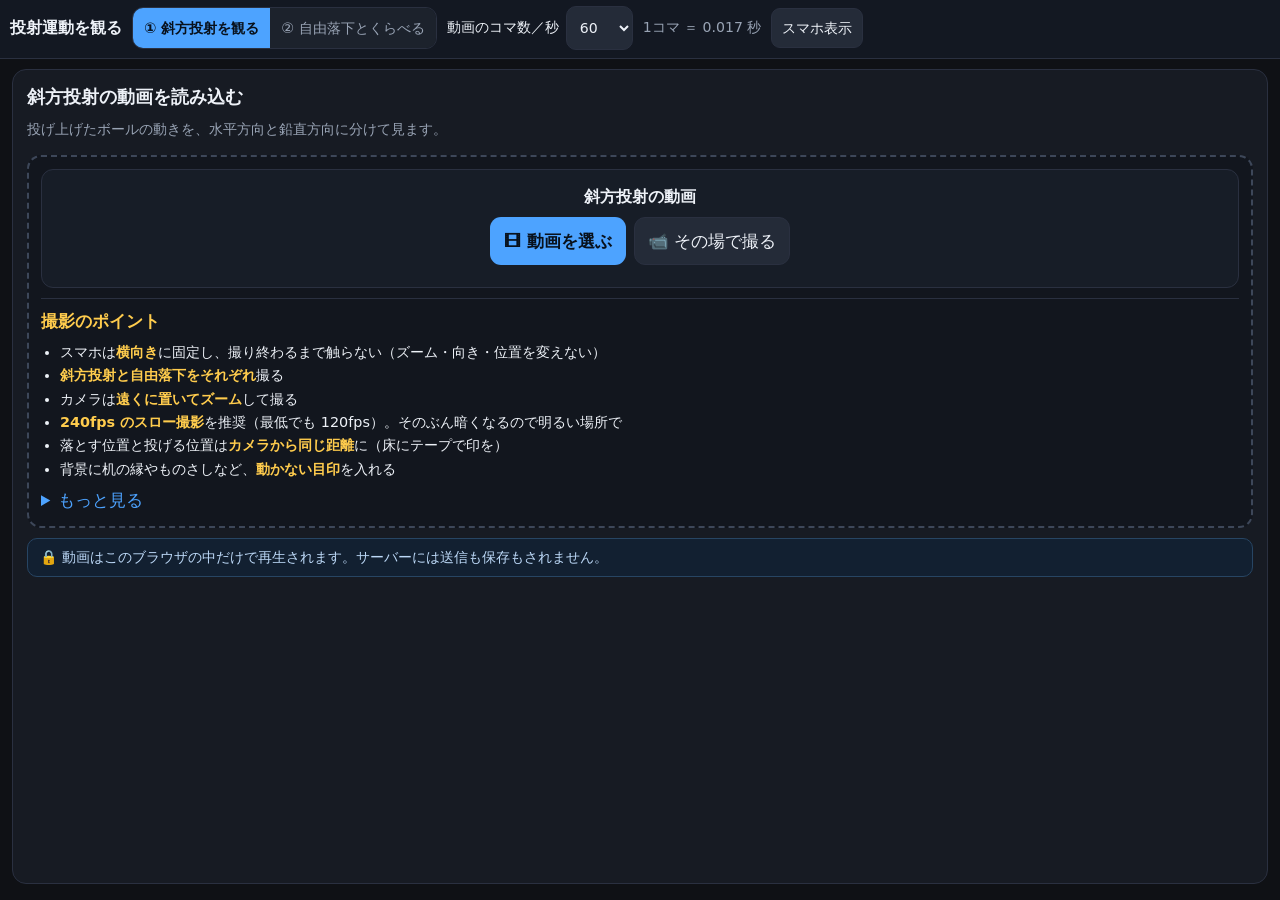
==== index.html @ b29b0f9d "Update filming tips for projectile and free fall" ====
<!DOCTYPE html>
<html lang="ja">
<head>
<meta charset="utf-8">
<meta name="viewport" content="width=device-width,initial-scale=1,viewport-fit=cover">
<meta name="theme-color" content="#0f1115">
<meta name="apple-mobile-web-app-capable" content="yes">
<title>投射運動を観る</title>
<style>
/* =========================================================
   投射運動を観る — 共通スタイル
   ここ1本だけを直せば、両モードの見た目がそろって変わります。
   ========================================================= */

/* ---- 色と寸法のトークン（まずここを触る） ---- */
:root{
  --bg:#0f1115; --card:#171b23; --card2:#1a212c; --pane:#232b39;
  --line:#2a3040; --fg:#eef2f8; --mut:#98a3b4;
  --acc:#4da3ff;     /* 左・基準の青 */
  --acc2:#ffcc4d;    /* 右・目盛りの黄 */
  --ok:#3ddc84;      /* ガイド線・完了 */
  --mk:#ff6bd6;      /* 開始位置マーカー・最高点の軸 */
  --pred:#7bffd4;    /* 予想マーカー */
  --warnbg:#2b1d10; --warnln:#6b4a1f; --warnfg:#ffd7a3;
  --tap:48px;        /* 指で押せる最小の高さ */
}

*{box-sizing:border-box}
html,body{margin:0;padding:0;height:100%}
body{
  background:var(--bg);color:var(--fg);font-size:16.5px;line-height:1.55;
  font-family:system-ui,-apple-system,"Hiragino Kaku Gothic ProN","Noto Sans JP",Meiryo,sans-serif;
  -webkit-text-size-adjust:100%;-webkit-tap-highlight-color:transparent;
  overscroll-behavior-y:none;
}
.hidden{display:none!important}
.mut{color:var(--mut)}
.small{font-size:.88rem}
.row{display:flex;flex-wrap:wrap;gap:8px;align-items:center}
.grow{flex:1;min-width:0}
h1{font-size:1.3rem;margin:0}
h2{font-size:1.1rem;margin:0 0 8px}
h3{font-size:.98rem;margin:14px 0 6px;color:var(--acc)}
h3:first-child{margin-top:0}
a{color:var(--acc)}

/* ---- ボタン・入力 ---- */
button{font:inherit;color:inherit;touch-action:manipulation}
.btn{background:#242b38;border:1px solid var(--line);border-radius:11px;
  padding:8px 13px;min-height:var(--tap);cursor:pointer}
.btn:hover{background:#2e3747}
.btn:disabled{opacity:.4;cursor:not-allowed}
.btn.primary{background:var(--acc);color:#08111c;border-color:transparent;font-weight:700}
.btn.ok{background:var(--ok);color:#04150b;border-color:transparent;font-weight:700}
.btn.warn{background:var(--acc2);color:#241c00;border-color:transparent;font-weight:700}
.btn.sm{min-height:40px;padding:5px 10px;font-size:.9rem;border-radius:9px}
.btn.big{min-height:56px;font-size:1.05rem;font-weight:700}
.btn.wide{width:100%;justify-content:center}
.seg{display:inline-flex;border:1px solid var(--line);border-radius:11px;overflow:hidden}
.seg button{background:#1c222c;color:var(--mut);border:0;padding:8px 13px;
  min-height:var(--tap);cursor:pointer}
.seg button.on{background:var(--acc);color:#08111c;font-weight:700}
.seg.sm button{min-height:40px;padding:5px 11px;font-size:.9rem}
select{font:inherit;background:#242b38;color:var(--fg);border:1px solid var(--line);
  border-radius:10px;padding:7px 9px;min-height:44px}
label{display:inline-flex;gap:7px;align-items:center}
input[type=range]{-webkit-appearance:none;appearance:none;background:transparent;
  flex:1;min-width:100px;height:36px}
input[type=range]::-webkit-slider-runnable-track{height:6px;background:#2f3a4b;border-radius:3px}
input[type=range]::-webkit-slider-thumb{-webkit-appearance:none;width:26px;height:26px;
  border-radius:50%;background:var(--acc);margin-top:-10px;border:2px solid var(--bg)}
input[type=range]::-moz-range-track{height:6px;background:#2f3a4b;border-radius:3px}
input[type=range]::-moz-range-thumb{width:24px;height:24px;border-radius:50%;
  background:var(--acc);border:2px solid var(--bg)}
kbd{background:#2c3441;border:1px solid var(--line);border-bottom-width:2px;
  border-radius:5px;padding:0 6px;font-size:.84rem}

/* ---- 箱 ---- */
.card{background:var(--card);border:1px solid var(--line);border-radius:14px;padding:14px;margin-bottom:12px}
.subcard{background:var(--card2);border:1px solid var(--line);border-radius:11px;padding:12px;margin-top:10px}
.note{background:#122031;border:1px solid #274563;border-radius:10px;padding:8px 12px;
  color:#bcd8f7;font-size:.88rem}
.note.warn{background:var(--warnbg);border-color:var(--warnln);color:var(--warnfg)}
.note.good{background:#0f2a1c;border-color:#245c3d;color:#b6f0d0}
.grid2{display:grid;grid-template-columns:1fr 1fr;gap:12px}
@media(max-width:760px){.grid2{grid-template-columns:1fr}}
#panes,#panes .tabpane{overflow-anchor:none}
.grid4{display:grid;grid-template-columns:repeat(4,1fr);gap:8px}
.grid6{display:grid;grid-template-columns:repeat(6,1fr);gap:8px}
@media(max-width:760px){.grid6{grid-template-columns:repeat(3,1fr)}}

/* ---- ヘッダー ---- */
#app{display:flex;flex-direction:column;min-height:100%}
#hdr{position:sticky;top:0;z-index:15;background:#131822;border-bottom:1px solid var(--line);
  padding:calc(6px + env(safe-area-inset-top)) 10px 8px}
.hrow{display:flex;gap:10px;align-items:center;flex-wrap:wrap;max-width:1500px;margin:0 auto}
.brand{font-weight:700;font-size:1.02rem;white-space:nowrap}
.wrap{max-width:1500px;margin:0 auto;padding:12px 12px calc(24px + env(safe-area-inset-bottom));width:100%}

/* ---- 読み込み ---- */
.dropbox{border:2px dashed #3d4759;border-radius:14px;padding:12px;background:#12161e}
.dropbox.over{border-color:var(--acc);background:#152436}
.zones{display:grid;gap:10px;grid-template-columns:1fr}
.zones.two{grid-template-columns:1fr 1fr}
@media(max-width:760px){.zones.two{grid-template-columns:1fr}}
.zone{border:1px solid var(--line);border-radius:12px;padding:14px;text-align:center;background:#171d27}
.zone .zt{font-size:1.02rem;font-weight:700;margin-bottom:8px}
.fname{color:var(--ok);font-size:.85rem;margin-top:8px;word-break:break-all}
.tips{margin-top:10px;border-top:1px solid var(--line);padding-top:10px}
.tips b{color:var(--acc2)}
.tips ul{margin:6px 0 0;padding-left:1.15em}
.tips li{margin:1px 0;font-size:.9rem}
details summary{cursor:pointer;color:var(--acc);margin-top:8px}
details .db{font-size:.88rem;color:var(--mut);margin-top:6px}

/* ---- ステージ ---- */
.stage{display:grid;gap:8px;--ovop:.5}
.stage.one{grid-template-columns:1fr}
.stage.side{grid-template-columns:1fr 1fr}
.stage.stack{grid-template-columns:1fr}
.stage.over{grid-template-columns:1fr}
.stage.over .panel{grid-area:1/1}
.stage.over .panel.dim{opacity:var(--ovop)}
.stage.over .panel.dim .chip,.stage.over .panel.dim .fnum{visibility:hidden}
@media(max-width:760px){.stage.side{grid-template-columns:1fr 1fr}}
.panel{position:relative;background:#000;border:2px solid #20262f;border-radius:12px;overflow:hidden}
.panel.off{display:none!important}   /* body.compact .panel より弱くならないように */
.panel.active{border-color:var(--acc)}
.vp{position:relative;width:100%;aspect-ratio:16/9;background:#000;overflow:hidden;touch-action:none}
.vp.crosshair{cursor:crosshair}
.vp.movable{cursor:ns-resize}
.vp video{position:absolute;inset:0;width:100%;height:100%;object-fit:contain;background:#000;pointer-events:none}
.chip{position:absolute;left:6px;top:6px;z-index:10;font-size:.76rem;font-weight:700;
  padding:1px 9px;border-radius:6px;background:rgba(77,163,255,.92);color:#08111c;pointer-events:none}
.chip.r{background:rgba(255,204,77,.92);color:#241c00}
.fnum{position:absolute;left:6px;bottom:6px;z-index:10;background:rgba(0,0,0,.62);
  font-size:.74rem;padding:1px 8px;border-radius:6px;pointer-events:none;font-variant-numeric:tabular-nums}
.hintbar{position:absolute;left:0;right:0;bottom:0;z-index:5;background:rgba(10,14,20,.86);
  padding:5px 10px;font-size:.82rem;color:#cfe0f5;text-align:center}

/* ---- オーバーレイの線 ---- */
.ovl{position:absolute;inset:0;pointer-events:none;overflow:hidden;z-index:3}
/* ストロボの合成画。映像とまったく同じ場所・同じ大きさに重ねる（変形も同じものを当てる）。 */
.vp canvas.strobe{position:absolute;inset:0;width:100%;height:100%;object-fit:contain;
  background:transparent;pointer-events:none;z-index:2}
.ovl.noev>*{pointer-events:none!important}
.hline{position:absolute;left:0;right:0;height:0;pointer-events:auto;cursor:ns-resize;touch-action:none}
.hline::before{content:"";position:absolute;left:0;right:0;top:-14px;height:30px}
.hline.guide{border-top:3px solid var(--ok)}
.hline.mark{border-top:3px solid var(--mk)}
.hline.rule{border-top:2px dashed var(--acc2);cursor:ns-resize}
.hline.rule.o{border-top:3px solid #ff9f43}
.vline{position:absolute;top:0;bottom:0;width:0;border-left:1px solid rgba(255,255,255,.42)}
.vline.k0{border-left:2px solid var(--acc)}
.vline.cam{border-left:3px solid var(--acc)}
.vline.axis{border-left:3px solid var(--mk);pointer-events:auto;cursor:ew-resize;touch-action:none}
.vline.axis::before{content:"";position:absolute;top:0;bottom:0;left:-14px;width:30px}
.tag{position:absolute;font-size:.72rem;padding:0 6px;border-radius:5px;font-weight:700;white-space:nowrap}
.hline .tag{left:5px;top:-21px}
.vline .tag{top:4px;left:4px;background:rgba(0,0,0,.6);color:#cfe0f5}
.hline.guide .tag{background:var(--ok);color:#04150b}
.hline.mark .tag{background:var(--mk);color:#2a0020}
.hline.rule .tag{left:auto;right:5px;top:-11px;background:rgba(0,0,0,.65);color:var(--acc2)}
.hline.rule.o .tag{color:#ff9f43;top:-27px}   /* 0 の札は1段上へ。1 の線と近いと札どうしが重なるため */
/* 右の数字（最高点からの落下距離）のすぐ左に立てる目盛り。
   数字だけだと信じるしかないので、1単位ずつ刻んで数えられるようにする。
   刻みの幅はどこでも同じ（＝ hlU）なので、上から数えれば 1, 4, 9, 16, 25 が、
   線と線のあいだを数えれば 1, 3, 5, 7, 9 が、同じ1本の目盛りから読める。
   5つおきを長くしてあるので、16 や 25 を1本ずつ数えずに済む。 */
.posruler{position:absolute;right:32px;width:20px;pointer-events:none;color:var(--acc2)}
.posruler .psp{position:absolute;right:0;top:0;bottom:0;width:0;border-right:2px solid currentColor;opacity:.9}
.posruler .pt{position:absolute;right:0;width:8px;height:0;border-top:1.5px solid currentColor;opacity:.85}
.posruler .pt.maj{width:17px;opacity:1;border-top-width:2px}
.dot{position:absolute;width:15px;height:15px;margin:-7.5px 0 0 -7.5px;border-radius:50%;
  border:2px solid #fff;box-shadow:0 0 0 2px rgba(0,0,0,.55)}
.dot.d1{background:var(--ok)} .dot.d2{background:var(--acc2)}
.tri{position:absolute;top:0;width:0;height:0;border-left:9px solid transparent;
  border-right:9px solid transparent;border-top:14px solid var(--pred);margin-left:-9px}

/* 追いかけカメラの基準の帯。band が帯そのもの、mask が外側の目隠し */
.mask{position:absolute;top:0;bottom:0;pointer-events:none}
.band{position:absolute;top:0;bottom:0;pointer-events:none}
/* カメラが動いていることの表示 */
.cambadge{position:absolute;right:6px;bottom:6px;z-index:10;background:rgba(77,163,255,.92);
  color:#08111c;font-size:.74rem;font-weight:700;padding:1px 8px;border-radius:6px;
  pointer-events:none;font-variant-numeric:tabular-nums}
/* 拡大コントロール */
.zoomctl{display:inline-flex;gap:4px;align-items:center;border:1px solid var(--line);
  border-radius:11px;padding:3px 6px}
.zoomctl b{font-variant-numeric:tabular-nums;font-size:.85rem;min-width:38px;text-align:center}
.zoomctl .btn{min-height:38px;padding:4px 8px}
/* スマホ用：パネルの隅のワンタップ拡大（1× → 2× → 3× → 1×） */
.zoombtn{display:none;position:absolute;right:6px;top:6px;z-index:12;
  background:rgba(20,26,36,.85);color:var(--fg);border:1px solid var(--line);
  border-radius:9px;min-width:44px;min-height:40px;font-weight:700;font-size:.85rem;cursor:pointer}
body.compact .zoombtn{display:block}
body.compact .zoomctl{display:none}

/* ---- 操作バー ---- */
.transport{background:#131924;border:1px solid var(--line);border-radius:12px;padding:10px;margin-top:10px}
.seekrow{display:flex;gap:10px;align-items:center;margin-top:8px}
.tv{font-variant-numeric:tabular-nums;white-space:nowrap;font-size:.94rem}
#btnHead{white-space:nowrap;flex:0 0 auto}
.jog{height:50px;border-radius:11px;border:1px solid var(--line);margin-top:8px;
  background:repeating-linear-gradient(90deg,#2b3444 0 2px,transparent 2px 14px);
  display:flex;align-items:center;justify-content:center;color:var(--mut);
  font-size:.85rem;touch-action:none}
.jog.active{border-color:var(--acc);color:var(--acc)}

/* ---- タブ ---- */
.tabs{display:flex;gap:5px;margin:12px 0 0;overflow-x:auto;-webkit-overflow-scrolling:touch;
  padding-bottom:1px;scrollbar-width:none}
.tabs::-webkit-scrollbar{display:none}
.tabs button{background:#1c222c;color:var(--mut);border:1px solid var(--line);border-bottom:0;
  border-radius:10px 10px 0 0;padding:8px 14px;min-height:var(--tap);cursor:pointer;white-space:nowrap}
.tabs button.on{background:var(--pane);color:var(--fg);font-weight:700}
.tabpane{background:var(--pane);border:1px solid var(--line);border-radius:0 10px 10px 10px;padding:14px}
.stepline{display:flex;gap:10px;align-items:center;flex-wrap:wrap;padding:5px 0}
.num{flex:0 0 27px;height:27px;border-radius:50%;background:var(--acc);color:#08111c;
  font-weight:700;display:flex;align-items:center;justify-content:center;font-size:.88rem}
.num.done{background:var(--ok);color:#04150b}
.slider{display:grid;grid-template-columns:64px 1fr 74px;gap:8px;align-items:center;margin:6px 0}
.slider .v{font-size:.84rem;color:var(--mut);text-align:right;font-variant-numeric:tabular-nums}
/* スライダーだけでは細かく決められないときのための数値入力 */
.numin{font:inherit;background:#242b38;color:var(--fg);border:1px solid var(--line);
  border-radius:9px;padding:4px 6px;width:100%;min-height:40px;text-align:right;
  font-size:.9rem;font-variant-numeric:tabular-nums;-moz-appearance:textfield}
.numin::-webkit-outer-spin-button,.numin::-webkit-inner-spin-button{-webkit-appearance:none;margin:0}
.slider span:first-child{font-size:.88rem}
.big{font-size:1.4rem;font-weight:700;font-variant-numeric:tabular-nums}
table.tbl{width:100%;border-collapse:collapse;margin-top:8px;font-size:.9rem}
table.tbl th,table.tbl td{border:1px solid var(--line);padding:5px 8px;text-align:left}
table.tbl th{background:var(--card2);color:var(--mut);font-weight:600}

/* ---- トースト ---- */
.toast{position:fixed;left:50%;transform:translateX(-50%);
  top:calc(72px + env(safe-area-inset-top));background:rgba(20,26,36,.96);
  border:1px solid var(--line);border-radius:12px;padding:9px 16px;z-index:40;
  font-size:.9rem;max-width:88vw;text-align:center}

/* ドラッグ操作の途中で文字が選択されてしまうのを防ぐ（説明文は選べるままにする） */
.btn,.seg,.tabs,.jog,.vp,.chip,.fnum,.num,.transport .row,.slider span,input[type=range]{
  -webkit-user-select:none;user-select:none}

/* ---- 画面が狭いとき ---- */
@media(max-width:760px){
  body{font-size:16px}
  .brand{font-size:.95rem}
  .wrap{padding:10px 8px calc(24px + env(safe-area-inset-bottom))}
  .card{padding:12px}
  .tabpane{padding:12px}
  .transport{padding:8px}
  .brand{display:none}                 /* 見出しの分だけ縦を節約 */
  #kbHint{display:none}                /* キーボードの説明はスマホでは出さない */
  .transport .row .btn{padding:8px 10px}
  .seg.sm button{padding:5px 8px}
}

/* =========================================================
   狭い画面（生徒のスマホ）用の外枠
   body.compact のときだけ効きます。中身の作りはPCと同じです。
   ========================================================= */
.loadbar{display:flex;gap:10px;align-items:center;justify-content:space-between}
.loadbar .mut{overflow:hidden;text-overflow:ellipsis;white-space:nowrap}
#stepbar{display:flex;gap:8px;align-items:center;margin-top:8px;
  padding:8px 0 calc(4px + env(safe-area-inset-bottom));border-top:1px solid var(--line)}
#stepbar .stepinfo{flex:1;min-width:0;text-align:center;line-height:1.25}
#stepbar .stepinfo b{display:block;font-size:.95rem;overflow:hidden;text-overflow:ellipsis;white-space:nowrap}
#stepbar .btn{flex:0 0 auto;min-height:52px}
#btnRate{display:none}

body.compact #app{height:100dvh;overflow:hidden}
body.compact .wrap{flex:1;min-height:0;display:flex;flex-direction:column;padding:0;overflow:hidden}
/* ヘッダーを1行に詰める（縦を映像と説明に回す） */
body.compact #hdr{padding:calc(4px + env(safe-area-inset-top)) 8px 5px}
body.compact #hdr .hrow{flex-wrap:nowrap;gap:6px}
body.compact #fpsHint{display:none}
body.compact #modeSeg button{font-size:.76rem;padding:4px 6px;min-height:40px;line-height:1.15}
body.compact #hdr label{font-size:.8rem;gap:4px}
body.compact #hdr select{min-height:40px;padding:4px 6px;font-size:.85rem}
body.compact #btnCompact{min-height:40px;padding:4px 8px;font-size:.76rem;white-space:nowrap}
body.compact .toast{top:calc(58px + env(safe-area-inset-top))}

/* 読み込み画面はスクロールさせる。動画が入って1行に畳んだら固定に戻す */
body.compact #secLoad{flex:1 1 auto;min-height:0;overflow-y:auto;-webkit-overflow-scrolling:touch;
  margin:0;border:0;border-radius:0;padding:10px}
body.compact #secLoad.collapsed{flex:0 0 auto;overflow:visible;padding:8px 10px;
  border-bottom:1px solid var(--line)}

/* 映像と操作バーを上に据え、下の説明だけがスクロールする */
body.compact #secStage{flex:1 1 auto;min-height:0;display:flex;flex-direction:column;
  margin:0;border:0;border-radius:0;padding:8px}
/* 映像の高さは画面の36%を確保する（ここが痩せると観察にならない） */
/* 高さは中身に左右されない固定値にする。中身（映像の枠）の大きさを
   高さから計算しているので、逆方向の依存があると堂々巡りになる。 */
body.compact .stage{flex:0 0 auto;height:36dvh;min-height:140px;gap:5px;padding:0}
/* 行の高さを 1fr にしておかないと、パネルの高さが中身（映像の枠）で決まり、
   その映像の枠をパネルの高さから計算しているので堂々巡りになる。 */
body.compact .stage.one,body.compact .stage.over,body.compact .stage.side{grid-template-rows:1fr}
body.compact .stage.stack{grid-template-rows:1fr 1fr}
/* 映像は常に「余白なしで .vp にぴったり」入れる。
   .vp が映像と別の縦横比だと左右に黒帯ができ、「画面幅」の意味がレイアウトごとに
   変わってしまう（追いかけカメラの速度が、並べた途端に変わる原因になる）。 */
body.compact .panel{min-height:0;display:flex;align-items:center;justify-content:center}
body.compact .vp{position:relative;inset:auto;aspect-ratio:auto}
body.compact .transport{flex:0 0 auto;margin-top:6px;padding:7px}
body.compact .transport .row{gap:6px}
body.compact .transport .btn[data-step="-10"],
body.compact .transport .btn[data-step="10"]{display:none}
body.compact #btnPlay{flex:1}
/* ジョグ帯は出さない。映像の上を横になぞれば同じことができる */
body.compact .jog{display:none}
body.compact #seekLab{display:none}
body.compact .tv{font-size:.8rem}
body.compact #btnHead{padding:4px 8px;font-size:.82rem}
body.compact .seekrow{margin-top:6px}
body.compact .transport .row{flex-wrap:nowrap}
body.compact #btnPlay{flex:1;min-width:0}
body.compact #rateSeg{display:none}
body.compact .zoomctl{padding:2px 4px;gap:2px}
body.compact .zoomctl b{min-width:32px;font-size:.78rem}
body.compact .zoomctl .btn{min-height:40px;padding:3px 7px;font-size:.85rem}
body.compact .transport .row{flex-wrap:wrap}
body.compact #btnRate{display:inline-block;flex:0 0 auto;min-width:62px;padding:8px 6px}
body.compact #panes{flex:1 1 auto;min-height:118px;overflow-y:auto;-webkit-overflow-scrolling:touch;margin-top:8px}
body.compact .tabpane{border-radius:10px;padding:12px}
body.compact .grid2{gap:8px}
body.compact .subcard{padding:10px}

/* =========================================================
   広い画面（先生のPC・タブレット）用の外枠
   body.split のときだけ効きます。中身の作りはスマホ表示と同じです。

   左（70%）に映像と操作バー、右（30%）に設定を置き、
   スクロールするのは右の設定だけ。設定をいじりながら映像と
   再生ボタンが見えている状態を、常に保つのが目的です。
   ========================================================= */
body.split #app{height:100dvh;overflow:hidden}
body.split .wrap{flex:1;min-height:0;display:flex;flex-direction:column;
  padding:10px 12px calc(6px + env(safe-area-inset-bottom));overflow:hidden}

/* 読み込み画面はスクロールさせる。動画が入って1行に畳んだら固定に戻す */
body.split #secLoad{flex:1 1 auto;min-height:0;overflow-y:auto;margin-bottom:10px}
body.split #secLoad.collapsed{flex:0 0 auto;overflow:visible;padding:8px 12px}

/* 左70%／右30%。右は狭くなりすぎないよう下限を決めておく */
body.split #secStage{flex:1 1 auto;min-height:0;display:grid;
  grid-template-columns:1fr minmax(300px,30%);gap:12px;
  overflow:hidden;margin-bottom:0}
body.split #stageCol,body.split #ctrlCol{display:flex;flex-direction:column;
  min-width:0;min-height:0}

/* ---- 左：映像と操作バー ---- */
/* 映像は残りの高さいっぱい。高さは中身に左右させない（compact と同じ理由で、
   映像の枠の大きさをパネルの高さから計算しているため）。 */
body.split .stage{flex:1 1 auto;min-height:0;gap:6px}
body.split .stage.one,body.split .stage.over,body.split .stage.side{grid-template-rows:1fr}
body.split .stage.stack{grid-template-rows:1fr 1fr}
body.split .panel{min-height:0;display:flex;align-items:center;justify-content:center}
body.split .vp{position:relative;inset:auto;aspect-ratio:auto}
body.split .transport{flex:0 0 auto;margin-top:8px}

/* ---- 右：設定 ---- */
body.split .tabs{margin:0}
body.split #panes{flex:1 1 auto;min-height:0;overflow-y:auto;-webkit-overflow-scrolling:touch}
/* 30% の幅では2列は窮屈なので、中の並びは1列に落とす */
body.split #ctrlCol .grid2{grid-template-columns:1fr}
body.split #ctrlCol .grid6{grid-template-columns:repeat(3,1fr)}
body.split #ctrlCol .slider{grid-template-columns:56px 1fr 64px;gap:6px}
body.split #ctrlCol .tabpane{padding:12px}

/* ---- 右の下端：タブと併用するステップ送り ---- */
/* タブで飛ぶこともできるが、初めての人は「次へ」だけ押していけば一周する。 */
body.split #stepbar{flex:0 0 auto;margin-top:8px;padding:8px 0 0}
body.split #stepbar .btn{min-height:44px}
body.split #stepbar .stepinfo b{font-size:.9rem}

/* タブは4つあり、30%の幅には横1列で収まらない。
   スクロールで隠すと「奥にまだある」ことに気づけないので、
   PCの2カラムでは丸いボタンにして折り返す。 */
body.split .tabs{flex-wrap:wrap;overflow:visible;gap:5px}
body.split .tabs button{border:1px solid var(--line);border-radius:10px;
  padding:6px 10px;font-size:.86rem;min-height:40px}
body.split .tabs button.on{background:var(--acc);color:#08111c;border-color:var(--acc)}
body.split .tabpane{border-radius:10px}
body.split #panes{margin-top:8px}

/* 幅が足りないときは見出しを省いて、ヘッダーを1行に収める */
@media(max-width:960px){
  body.split .brand{display:none}
  body.split #fpsHint{display:none}
}

/* ---------------------------------------------------------
   2カラム用の入れ物（#stageCol／#ctrlCol）は、スマホ表示では
   「無かったこと」にする。
   これがないと .stage や #panes が #secStage の直接の子でなくなり、
   下の flex 指定が丸ごと効かなくなって、設定欄がスクロールしなくなる。
   --------------------------------------------------------- */
body.compact #stageCol,body.compact #ctrlCol{display:contents}

/* 拡大中の説明は3行あり、狭い画面では設定欄を押しつぶしてしまう。
   ここでは出さず、拡大した最初の1回だけトーストで伝える（10-shell.js）。 */
body.compact #zoomHint{display:none}

/* 画面が短い端末では映像を少し譲って、下の「次へ」まで画面に収める */
@media(max-height:720px){body.compact .stage{height:32dvh}}

</style>
</head>
<body>
<div id="app">

<header id="hdr">
  <div class="hrow">
    <div class="brand">投射運動を観る</div>
    <div class="seg sm" id="modeSeg">
      <button data-mode="observe" class="on">① 斜方投射を観る</button>
      <button data-mode="compare">② 自由落下とくらべる</button>
    </div>
    <label class="small">動画のコマ数／秒
      <select id="fpsSel">
        <option value="30">30</option><option value="60" selected>60</option>
        <option value="120">120</option><option value="240">240</option>
      </select>
    </label>
    <span class="mut small" id="fpsHint"></span>
    <button class="btn sm" id="btnCompact">スマホ表示にする</button>
  </div>
</header>

<div class="wrap">

<!-- ================= 読み込み ================= -->
<section class="card" id="secLoad">
  <div class="loadbar hidden" id="loadBar">
    <span class="mut small" id="loadBarName">—</span>
    <button class="btn sm" id="loadBarChange">動画を変える</button>
  </div>
  <div id="loadFull">
  <h2 id="loadTitle">斜方投射の動画を読み込む</h2>
  <p class="mut small" id="loadLead" style="margin-top:0"></p>

  <div class="row hidden" id="cmpModeRow" style="margin-bottom:10px">
    <div class="seg sm" id="cmpModeSeg">
      <button data-cmode="A" class="on">1本の動画で（推奨）</button>
      <button data-cmode="B">2本の動画で</button>
    </div>
    <span class="mut small" id="cmpModeHint"></span>
  </div>

  <div class="dropbox" id="dropbox">
    <div class="zones" id="zones">
      <div class="zone" data-target="O">
        <div class="zt">斜方投射の動画</div>
        <div class="row" style="justify-content:center">
          <button class="btn primary" data-lib="O">🎞 動画を選ぶ</button>
          <button class="btn" data-cap="O">📹 その場で撮る</button>
        </div>
        <div class="fname" data-name="O"></div>
      </div>
      <div class="zone hidden" data-target="A">
        <div class="zt">自由落下と斜方投射が写った動画</div>
        <div class="row" style="justify-content:center">
          <button class="btn primary" data-lib="A">🎞 動画を選ぶ</button>
          <button class="btn" data-cap="A">📹 その場で撮る</button>
        </div>
        <div class="fname" data-name="A"></div>
      </div>
      <div class="zone hidden" data-target="L">
        <div class="zt">左：自由落下の動画</div>
        <div class="row" style="justify-content:center">
          <button class="btn primary" data-lib="L">🎞 選ぶ</button>
          <button class="btn" data-cap="L">📹 撮る</button>
        </div>
        <div class="fname" data-name="L"></div>
      </div>
      <div class="zone hidden" data-target="R">
        <div class="zt">右：斜方投射の動画</div>
        <div class="row" style="justify-content:center">
          <button class="btn primary" data-lib="R">🎞 選ぶ</button>
          <button class="btn" data-cap="R">📹 撮る</button>
        </div>
        <div class="fname" data-name="R"></div>
      </div>
    </div>

    <div class="tips" id="tipsShoot">
      <b>撮影のポイント</b>
      <ul>
        <li>スマホは<b>横向き</b>に固定し、撮り終わるまで触らない（ズーム・向き・位置を変えない）</li>
        <li><b>斜方投射と自由落下をそれぞれ</b>撮る</li>
        <li>カメラは<b>遠くに置いてズーム</b>して撮る</li>
        <li><b>240fps のスロー撮影</b>を推奨（最低でも 120fps）。そのぶん暗くなるので明るい場所で</li>
        <li>落とす位置と投げる位置は<b>カメラから同じ距離</b>に（床にテープで印を）</li>
        <li>背景に机の縁やものさしなど、<b>動かない目印</b>を入れる</li>
      </ul>
      <details><summary>もっと見る</summary><div class="db">
        <p>・<b>なぜ遠くからズームか</b>：近くから広角で撮ると、手前を通るときと奥を通るときで見かけの大きさと速さが変わります。遠くからズームすると、その差が小さくなって「まっすぐ横から見た運動」に近づきます。三脚は必須です。</p>
        <p>・<b>なぜ 240fps か</b>：ズームで大きく写すぶん、画面の中での動きは速くなります。コマ数が多いほど1コマあたりの移動が小さくなり、位置が読み取りやすくなります。露光も自動的に短くなるのでブレも減ります。高さ 1 m の落下は 0.45 秒しかないので、30fps だと落下全体が14コマしか写りません。</p>
        <p>・<b>iPhone のスロー動画は書き出しに注意</b>：共有・書き出しをすると「30fps のゆっくり動画」に変換されることがあります。その場合はこのアプリの fps を 30 にしてください。表示される秒数は実時間とずれますが、左右で条件が同じなので比較の結論は変わりません。</p>
        <p>・<b>「超スローモーション」は避ける</b>：一部の機種にある、コマを補間して作るモードです。実際には撮影されていないコマが混ざるので、物理の観察には使えません。素直な 120／240fps のスローを選んでください。</p>
        <p>・<b>斜めに投げる</b>：真上に投げると水平成分が見えません。30〜60度くらいの角度で、画面を横切るように飛ばしてください。</p>
        <p>・<b>手をはなれた後だけ</b>を観察します。手で押している間は力がはたらいているので、法則が違います。</p>
        <p>・<b>最高点は目で1コマを選ばない</b>：最高点の近くではボールがほとんど動かず、どのコマも同じに見えます。fps を上げても目視の精度は上がりません。「鉛直：時間反転」のミラー再生で上りと下りを重ね、ぴったり合う位置を探すほうが正確です。</p>
        <p>・<b>ものさしを一緒に写す</b>：鉛直に立てたものさしを画面内に入れておくと、落下距離を実際の長さで読み取れます。</p>
      </div></details>
    </div>
  </div>
  <p class="note small" style="margin-top:10px">🔒 動画はこのブラウザの中だけで再生されます。サーバーには送信も保存もされません。</p>
  </div><!-- /#loadFull -->
</section>

<!-- ================= ステージ ================= -->
<section class="card hidden" id="secStage">
  <!-- 左：映像と操作バー／右：設定。body.split のとき横に並びます。 -->
  <div id="stageCol">
  <div class="stage one" id="stage">
    <div class="panel off" data-side="O1">
      <div class="vp" data-vp="O1"><video data-video="O1" playsinline webkit-playsinline muted preload="auto"></video><div class="ovl" data-ovl="O1"></div></div>
      <span class="chip" data-chip="O1">映像</span><span class="cambadge hidden" data-cam="O1"></span><span class="fnum" data-fnum="O1">0</span><button class="zoombtn" data-zoombtn="O1">1×</button>
    </div>
    <div class="panel off" data-side="O2">
      <div class="vp" data-vp="O2"><video data-video="O2" playsinline webkit-playsinline muted preload="auto"></video><div class="ovl" data-ovl="O2"></div></div>
      <span class="chip r" data-chip="O2">逆再生（上り）</span><span class="fnum" data-fnum="O2">0</span><button class="zoombtn" data-zoombtn="O2">1×</button>
    </div>
    <div class="panel off" data-side="L">
      <div class="vp" data-vp="L"><video data-video="L" playsinline webkit-playsinline muted preload="auto"></video><div class="ovl" data-ovl="L"></div></div>
      <span class="chip" data-chip="L">左 自由落下</span><span class="fnum" data-fnum="L">0</span><button class="zoombtn" data-zoombtn="L">1×</button>
    </div>
    <div class="panel off" data-side="R">
      <div class="vp" data-vp="R"><video data-video="R" playsinline webkit-playsinline muted preload="auto"></video><div class="ovl" data-ovl="R"></div></div>
      <span class="chip r" data-chip="R">右 斜方投射</span><span class="fnum" data-fnum="R">0</span><button class="zoombtn" data-zoombtn="R">1×</button>
    </div>
    <div class="hintbar hidden" id="hintbar"></div>
  </div>

  <div class="transport">
    <div class="row">
      <button class="btn primary" id="btnPlay">▶ 再生</button>
      <button class="btn" data-step="-10">⏪ −10</button>
      <button class="btn" data-step="-1">◀ −1</button>
      <button class="btn" data-step="1">＋1 ▶</button>
      <button class="btn" data-step="10">＋10 ⏩</button>
      <div class="seg sm" id="rateSeg">
        <button data-rate="1" class="on">×1</button><button data-rate="0.5">×1/2</button>
        <button data-rate="0.25">×1/4</button><button data-rate="0.125">×1/8</button>
      </div>
      <button class="btn" id="btnRate">×1</button>
      <span class="zoomctl">
        <button class="btn sm" id="zoomOut" title="縮小">🔍−</button>
        <b id="zoomVal">1.0×</b>
        <button class="btn sm" id="zoomIn" title="拡大">🔍＋</button>
        <button class="btn sm" id="zoomReset" title="等倍に戻す">⤢</button>
      </span>
    </div>
    <div class="seekrow">
      <button class="btn sm" id="btnHead">⏮ 先頭</button>
      <span class="mut small" id="seekLab">位置</span>
      <input type="range" id="seek" min="0" max="1" step="0.001" value="0">
      <span class="tv" id="tRead">0</span>
    </div>
    <div class="jog" id="jog">← 指でなぞるとコマ送り →</div>
    <p class="mut small hidden" id="zoomHint" style="margin:6px 0 0">
      拡大中です。映像を指でなぞると<b>表示位置が動きます</b>（コマ送りは −1／＋1 ボタンで）。
      2本指でつまんでも拡大・縮小できます。</p>
    <p class="mut small" id="kbHint" style="margin:6px 0 0">
      <kbd>←</kbd><kbd>→</kbd> でコマ送り（<kbd>Shift</kbd>で10コマ）、<kbd>Space</kbd>で再生／一時停止。
      映像の上を横になぞってもコマ送りできます。
    </p>
  </div>

  </div><!-- /#stageCol -->

  <div id="ctrlCol">
  <div class="tabs" id="tabs"></div>
  <div id="panes">


<!-- ======== ① 斜方投射を観る ======== -->
<div class="tabpane hidden" data-pane="observe:range">
  <p class="mut small" style="margin-top:0">観察する区間を決めます。コマ送りで探して、それぞれのボタンを押してください。</p>
  <div class="stepline"><span class="num" id="obN1">1</span>
    <button class="btn" data-mark="fStart">ここを「手をはなれた瞬間」に</button>
    <span class="mut small">開始 <b id="obVStart">—</b></span></div>
  <div class="stepline"><span class="num" id="obN2">2</span>
    <button class="btn" data-mark="fApex">ここを「最高点」に</button>
    <span class="mut small">最高点 <b id="obVApex">—</b></span></div>
  <div class="stepline"><span class="num" id="obN3">3</span>
    <button class="btn" data-mark="fEnd">ここを「おわり」に</button>
    <span class="mut small">おわり <b id="obVEnd">—</b></span></div>
  <div class="note small" style="margin-top:10px">最高点は「上がるのが止まって、下がり始める直前のコマ」です。迷ったら、上下の動きがいちばん小さいところを選んでください。</div>
  <div class="row" style="margin-top:10px">
    <button class="btn ok" id="obRangeDone">決まった → 水平を見る</button>
    <button class="btn sm" id="obRangeReset">やり直す</button>
  </div>
</div>

<div class="tabpane hidden" data-pane="observe:h">
  <p style="margin-top:0">斜方投射された物体が<b>帯の中に収まり続ける</b>カメラ速度を探し出そう。</p>

  <div class="subcard">
    <h3>1. 帯を置く</h3>
    <div class="row">
      <button class="btn warn" id="obCam">カメラを動かす</button>
      <button class="btn sm" id="obCamPick">ボールをタップ</button>
    </div>
    <div id="obBandRow" class="hidden">
      <div class="slider"><span>位置</span><input type="range" id="obCamX" min="0" max="1" step="0.005" value="0.5"><span class="v"><b id="obCamXv">50%</b></span></div>
      <div class="slider"><span>幅</span><input type="range" id="obMaskW" min="0.02" max="0.5" step="0.01" value="0.06"><span class="v"><b id="obMaskWv">6%</b></span></div>
      <p class="mut small" style="margin:0">幅はボールの大きさくらいに。帯はドラッグでも動きます。</p>
    </div>
  </div>

  <div class="subcard">
    <h3>2. ちょうど良いカメラ速度を探す</h3>
    <div class="slider"><span>速さ</span>
      <input type="range" id="obCamV" min="-1.5" max="1.5" step="0.005" value="0">
      <input type="number" id="obCamVnum" class="numin" step="0.001" value="0.000"></div>
    <div class="grid6">
      <button class="btn sm" data-camv="-0.05">−0.05</button>
      <button class="btn sm" data-camv="-0.005">−0.005</button>
      <button class="btn sm" data-camv="-0.001">−0.001</button>
      <button class="btn sm" data-camv="0.001">＋0.001</button>
      <button class="btn sm" data-camv="0.005">＋0.005</button>
      <button class="btn sm" data-camv="0.05">＋0.05</button>
    </div>
    <p class="mut small" style="margin:8px 0 0">再生 → 一時停止 → <b>⏮ 先頭</b> でやり直し。数値は直接入力できます。</p>
    <div class="row" style="margin-top:10px">
      <button class="btn sm" id="obMask">背景を隠す</button>
      <button class="btn sm" id="obSbs">もとの映像と並べる</button>
    </div>
    <div id="obMaskRow" class="hidden">
      <div class="slider"><span>帯の外を隠す</span><input type="range" id="obMaskOp" min="0" max="1" step="0.05" value="0.75"><span class="v"><b id="obMaskOpv">75%</b></span></div>
      <div class="slider"><span>中央の線</span><input type="range" id="obLineOp" min="0" max="1" step="0.05" value="0.5"><span class="v"><b id="obLineOpv">50%</b></span></div>
      <div class="slider"><span>帯の塗り</span><input type="range" id="obBandOp" min="0" max="0.6" step="0.02" value="0"><span class="v"><b id="obBandOpv">0%</b></span></div>
      <p class="mut small" style="margin:0">合ってきたら外を濃くして、もう一度。<br>
        帯の<b>ふち</b>の線は「帯の外を隠す」で出ています。中央の線とは別ものです。</p>
    </div>
  </div>

  <div class="subcard">
    <h3>3. Δt ずつ進めて確かめる</h3>
    <div class="row"><span class="small">Δt ＝</span><select id="obDtSel"></select>
      <span class="big" id="obDtRead">—</span></div>
    <p class="mut small" style="margin:6px 0 0" id="obGridSrc"></p>
    <details><summary>なぜ Δt で測るのか</summary><div class="db">
      「1コマ」は端末によって 1/30 秒だったり 1/240 秒だったりします。そこで観察の単位には
      <b>Δt ＝ 何コマ分</b>という時間を使い、コマ数と秒の両方を表示しています。
      等速かどうかの判定は fps に関係しません。fps が効くのは「Δt が何秒か」を数値で言うときだけです。
    </div></details>
    <div class="row" style="margin-top:10px">
      <button class="btn warn" id="obGrid" disabled>縦線を出す</button>
      <button class="btn sm" id="obPred" disabled>等速ならここ</button>
    </div>
    <div class="grid2" style="margin-top:8px">
      <button class="btn" id="obDtPrev">◀ Δt もどる</button>
      <button class="btn" id="obDtNext">Δt すすむ ▶</button>
    </div>
    <p class="mut small" style="margin:8px 0 0">Δt ごとに、線を1本ずつ通りますか。</p>
  </div>

  <div class="subcard">
    <h3>4. ストロボにする</h3>
    <div class="row">
      <button class="btn warn" id="obStrobe">ストロボにする</button>
      <div class="seg sm hidden" id="obSbSeg">
        <button data-sb="light" class="on">明るい球</button><button data-sb="dark">暗い球</button>
      </div>
    </div>
    <div id="obSbRow" class="hidden">
      <p class="mut small" style="margin:8px 0 0"><b>「Δt すすむ」で1つずつ増え、「Δt もどる」で1つ消えます。</b>
        押す前に「次はどこに出ると思う？」と聞いてみてください。</p>
      <div class="row" style="margin-top:8px">
        <button class="btn sm" id="obSbAdd">今の位置を足す</button>
        <button class="btn sm" id="obSbUndo">1つ消す</button>
        <button class="btn sm" id="obSbClear">全部消す</button>
        <button class="btn sm" id="obSbPng">画像で保存</button>
        <span class="big" id="obSbCount">0 個</span>
      </div>
      <p class="mut small" style="margin:8px 0 0">球が背景より<b>明るい</b>か<b>暗い</b>かで切り替えます。合わないほうを選ぶと球が残りません。</p>
    </div>
  </div>

  <div class="subcard">
    <h3>5. 鉛直も見る（横線）</h3>
    <div class="row">
      <button class="btn warn" id="obHL">横線を出す</button>
      <button class="btn sm" id="obHLApex">最高点にそろえる</button>
    </div>
    <p class="mut small" style="margin:8px 0 0" id="obHLRead">—</p>
    <p class="mut small" style="margin:8px 0 0">オレンジの線を<b>最高点の高さ</b>に、その次の線を<b>Δt あとの高さ</b>に合わせます。
      その先の線はドラッグできません。<b>「等加速度ならここ」という予測</b>だからです。</p>
    <p class="mut small" style="margin:8px 0 0">右の数字は<b>線の位置</b>（最高点からの落下距離）で <b>0, 1, 4, 9, 16, 25</b>。
      そのすぐ左の目盛りは<b>1単位ずつ</b>刻んであり、長い刻みが5つおきです。
      上から数えれば位置が、<b>線と線のあいだを数えれば 1, 3, 5, 7, 9</b> が出ます。</p>
    <details><summary>位置は 1, 4, 9, 16／あいだは 1, 3, 5, 7</summary><div class="db">
      最高点からの落下距離は、Δt を1つの単位として <b>1, 4, 9, 16 …（＝ k²）</b>に比例します。これが線の位置です。<br>
      そこから <b>となりあう線のあいだの距離</b>を引き算すると
      4−1＝3、9−4＝5、16−9＝7 となって、<b>1, 3, 5, 7 …</b> という奇数が出てきます。
      （k² − (k−1)² ＝ 2k−1 なので、必ず奇数になります。）<br>
      間隔がどんどん広がることは目で見てわかりますが、その広がり方が<b>数えられる整数</b>になっているところが大事です。
      水平方向が 1, 1, 1, 1 … の等間隔なのと見くらべてください。
    </div></details>
  </div>
</div>

<div class="tabpane hidden" data-pane="observe:v">
  <p style="margin-top:0">最高点を <b>t = 0</b> として、<b>下り（+t）</b>と<b>上りの逆再生（−t）</b>を同時に流します。
    ふたつは同じに見えますか。</p>
  <div class="row"><span class="small">並べ方</span>
    <div class="seg sm" id="obMirSeg">
      <button data-m="side" class="on">左右に並べる</button><button data-m="over">重ねる</button>
    </div>
    <label><input type="checkbox" id="obFlip" checked> 左右も反転して重ねる</label></div>
  <div class="slider" style="margin-top:8px"><span>重ねの濃さ</span>
    <input type="range" id="obOvop" min="0.15" max="1" step="0.05" value="0.55">
    <span class="v"><b id="obOvopV">55%</b></span></div>
  <div class="subcard">
    <h3>最高点の真下に線を合わせる</h3>
    <div class="row"><button class="btn" id="obApexPick">最高点のボールの位置をクリック</button>
      <span class="mut small" id="obApexV">—</span></div>
    <p class="mut small" style="margin:8px 0 0">左右反転して重ねるときの折り返しの軸になります。ピンクの線は左右にドラッグでも動かせます。</p>
  </div>
  <div class="subcard">
    <h3>折り返しを1コマ単位で合わせる</h3>
    <div class="row">
      <button class="btn sm" data-miradj="-1">−1コマ</button>
      <button class="btn sm" data-miradj="1">＋1コマ</button>
      <button class="btn sm" data-miradj="0">0にもどす</button>
      <span class="big" id="obMirAdjV">±0 コマ</span>
    </div>
    <p class="mut small" style="margin:8px 0 0">コマ送りは上りと下りが同時に動くので、ふたつのずれは2コマずつ変わります。ここは<b>逆再生側だけ</b>を1コマ動かします。</p>
  </div>

  <div class="subcard">
    <h3>高さをくらべる</h3>
    <div class="row"><button class="btn" id="obHG">高さの線を出す</button>
      <span class="mut small">線をドラッグして、上りと下りで同じ高さに同時に来るか見ます</span></div>
  </div>
  <p class="mut small" style="margin-bottom:0">重なりましたか。重なったとしたら、上りと下りについて何が言えるでしょう。</p>
</div>

<div class="tabpane hidden" data-pane="observe:sum">
  <h3>わかったこと</h3>
  <table class="tbl">
    <tr><th style="width:30%">向き</th><th>見えたこと</th></tr>
    <tr><td><b>水平</b></td><td>Δt ごとに同じ距離だけ進む ＝ <b>等速直線運動</b></td></tr>
    <tr><td><b>鉛直</b></td><td>最高点をはさんで上りと下りが同じ ＝ <b>時間反転で対称</b></td></tr>
  </table>
  <h3>だから、次はこう考えられます</h3>
  <p>最高点では鉛直方向の速さが 0 です。そこから先の落ち方は、<b>その高さで静かに手をはなした自由落下</b>と同じはず。
    水平方向は等速のままなので、横に動いているだけ。これが<b>水平投射</b>です。</p>
  <div class="note good small" style="margin-bottom:10px">
    この動画と最高点を、そのまま②の「右・斜方投射」に引き継げます。開始点（最高点）も設定済みの状態で始められます。</div>
  <div class="row">
    <button class="btn big primary" id="obHandoff">② に引き継いでくらべる →</button>
    <button class="btn" id="obSave">観察の設定を書き出す</button>
    <button class="btn" id="obLoad">設定を読み込む</button>
  </div>
  <p class="mut small" id="obSaveMsg"></p>
</div>

<!-- ======== ② 自由落下とくらべる ======== -->
<div class="tabpane hidden" data-pane="compare:start">
  <div class="note warn small hidden" id="cmAlignBanner" style="margin-bottom:12px">
    <b>まず「重ねて確認」</b>：<span id="cmAlignMsgTop"></span>
    <div class="row" style="margin-top:8px">
      <button class="btn sm warn" id="cmAlignCheck">重ねて見る</button>
      <button class="btn sm" id="cmAlignAdjust">ずれている → 調整する</button>
      <button class="btn sm ok" id="cmAlignOk">一致している → 次へ</button>
    </div>
  </div>
  <div class="grid2">
    <div class="subcard">
      <h3>左：自由落下 ─ 落下開始のコマを探す</h3>
      <div class="row">
        <button class="btn sm" data-cmstep="L,-10">⏪ −10</button>
        <button class="btn sm" data-cmstep="L,-1">◀ −1</button>
        <button class="btn sm" data-cmstep="L,1">＋1 ▶</button>
        <button class="btn sm" data-cmstep="L,10">＋10 ⏩</button>
      </div>
      <div class="slider"><span>探す</span><input type="range" data-cmscrub="L" min="0" max="1" step="0.001" value="0"><span class="v" data-cmscrubv="L">0</span></div>
      <button class="btn primary wide" data-cmset="L">ここを開始点に設定</button>
      <div class="row" style="margin-top:10px"><span class="small">微調整</span>
        <button class="btn sm" data-cmadj="L,-1">−1コマ</button>
        <button class="btn sm" data-cmadj="L,1">＋1コマ</button>
        <span class="mut small">開始点 <b data-sf2="L">0</b> コマ（<b data-st2="L">0.000</b> s）</span></div>
    </div>
    <div class="subcard">
      <h3>右：斜方投射 ─ 最高点のコマを探す</h3>
      <div class="row">
        <button class="btn sm" data-cmstep="R,-10">⏪ −10</button>
        <button class="btn sm" data-cmstep="R,-1">◀ −1</button>
        <button class="btn sm" data-cmstep="R,1">＋1 ▶</button>
        <button class="btn sm" data-cmstep="R,10">＋10 ⏩</button>
      </div>
      <div class="slider"><span>探す</span><input type="range" data-cmscrub="R" min="0" max="1" step="0.001" value="0"><span class="v" data-cmscrubv="R">0</span></div>
      <button class="btn primary wide" data-cmset="R">ここを開始点に設定</button>
      <div class="row" style="margin-top:10px"><span class="small">微調整</span>
        <button class="btn sm" data-cmadj="R,-1">−1コマ</button>
        <button class="btn sm" data-cmadj="R,1">＋1コマ</button>
        <span class="mut small">開始点 <b data-sf2="R">0</b> コマ（<b data-st2="R">0.000</b> s）</span></div>
    </div>
  </div>
  <p class="mut small" style="margin-bottom:0">最高点は「上向きの動きが止まって下向きに変わる直前のコマ」です。左右どちらも設定すると、シークバーの 0 が両方の開始点になります。</p>
</div>

<div class="tabpane hidden" data-pane="compare:align">
  <p class="mut small" style="margin-top:0"><b>大きさ</b>は左右でそろえる必要があります（ずれると落下距離の比そのものが変わります）。
    いっぽう<b>上下の位置</b>は自由にずらしてかまいません。最高点と落下開始を同じ高さに持ってくるための操作です。</p>
  <div class="row">
    <button class="btn" id="cmMarkToggle">開始位置マーカーを出す</button>
    <span class="mut small">左＝落下開始の瞬間の物体の高さ、右＝最高点の物体の高さ に、ピンクの線を合わせます</span>
  </div>
  <div class="row" style="margin-top:12px">
    <button class="btn primary" id="cmAlignY">この高さをそろえる</button>
    <button class="btn" id="cmMarkRuler">この高さを目盛りの 0 にする</button>
    <span class="mut small" id="cmAlignMsg"></span>
  </div>
  <div class="grid2" style="margin-top:12px">
    <div class="subcard"><h3>左の映像を上下に動かす</h3>
      <div class="row">
        <button class="btn sm" data-cmny="L,-2">▲ 大きく</button><button class="btn sm" data-cmny="L,-0.4">▲ 少し</button>
        <button class="btn sm" data-cmny="L,0.4">▼ 少し</button><button class="btn sm" data-cmny="L,2">▼ 大きく</button>
        <span class="mut small">ずらし量 <b data-cmnyv="L">0.0</b> %</span></div></div>
    <div class="subcard"><h3>右の映像を上下に動かす</h3>
      <div class="row">
        <button class="btn sm" data-cmny="R,-2">▲ 大きく</button><button class="btn sm" data-cmny="R,-0.4">▲ 少し</button>
        <button class="btn sm" data-cmny="R,0.4">▼ 少し</button><button class="btn sm" data-cmny="R,2">▼ 大きく</button>
        <span class="mut small">ずらし量 <b data-cmnyv="R">0.0</b> %</span></div></div>
  </div>
  <div class="row" style="margin-top:12px">
    <label><input type="checkbox" id="cmDragMove"> 映像を直接ドラッグして上下に動かす</label>
    <button class="btn sm" id="cmResetY">上下位置をリセット</button>
  </div>
  <p class="mut small" style="margin-bottom:0">そろえたあと「表示」タブで目盛りを出すと、開始点から 1 : 4 : 9 : 16 の位置に両方の物体が同時に来ることを確かめられます。</p>
</div>

<div class="tabpane hidden" data-pane="compare:view">
  <div class="row"><span>並べ方</span>
    <div class="seg sm" id="cmLayoutSeg">
      <button data-layout="side" class="on">左右に並べる</button>
      <button data-layout="stack">上下に並べる</button>
      <button data-layout="over">半透明で重ねる</button>
    </div></div>
  <div class="slider" id="cmOvopRow"><span>重ねの濃さ</span>
    <input type="range" id="cmOvop" min="0.1" max="1" step="0.05" value="0.5"><span class="v" id="cmOvopV">50%</span></div>
  <div class="row" style="margin-top:10px"><span>画面の切り取り</span>
    <select id="cmFitSel">
      <option value="full">全体を表示</option><option value="3:4">縦長 3:4</option><option value="9:16">縦長 9:16</option>
    </select>
    <span class="mut small">鉛直方向の運動なので、縦長に切ると大きく見えます</span></div>
  <h3>水平ガイド線</h3>
  <div class="row">
    <button class="btn" id="cmGuideToggle">ガイド線を表示</button>
    <button class="btn sm" id="cmGuideAdd">＋ 線を追加</button>
    <button class="btn sm" id="cmGuideClear">全部消す</button>
    <span class="mut small">線は上下にドラッグできます（最大3本）</span></div>
  <h3>落下距離の目盛り（1 : 4 : 9 : 16）</h3>
  <div class="row">
    <button class="btn" id="cmRulerToggle">目盛りを表示</button>
    <span class="mut small">「0」の線を物体の位置に合わせ、「1」の線をドラッグして間隔を決めます</span></div>
  <p class="mut small" style="margin-bottom:0">授業では「予想 → 再生 → 確認」の順に。まず何も出さずに予想させ、再生してから目盛りを重ねると効果的です。</p>
</div>

<div class="tabpane hidden" data-pane="compare:adjust">
  <p class="mut small" style="margin-top:0">1本の動画を左右に使っている場合は撮影条件が同一なので、通常この調整は不要です。</p>
  <div class="grid2">
    <div class="subcard"><h3>左の映像</h3>
      <div class="slider"><span>大きさ</span><input type="range" data-cmsc="L" min="0.5" max="2" step="0.005" value="1"><span class="v" data-cmscv="L">1.000</span></div>
      <div class="slider"><span>上下</span><input type="range" data-cmoy="L" min="-100" max="100" step="0.2" value="0"><span class="v" data-cmoyv="L">0.0%</span></div>
      <div class="slider"><span>左右</span><input type="range" data-cmpx="L" min="0" max="1" step="0.01" value="0.5"><span class="v" data-cmpxv="L">50%</span></div></div>
    <div class="subcard"><h3>右の映像</h3>
      <div class="slider"><span>大きさ</span><input type="range" data-cmsc="R" min="0.5" max="2" step="0.005" value="1"><span class="v" data-cmscv="R">1.000</span></div>
      <div class="slider"><span>上下</span><input type="range" data-cmoy="R" min="-100" max="100" step="0.2" value="0"><span class="v" data-cmoyv="R">0.0%</span></div>
      <div class="slider"><span>左右</span><input type="range" data-cmpx="R" min="0" max="1" step="0.01" value="0.5"><span class="v" data-cmpxv="R">50%</span></div></div>
  </div>
  <div class="row" style="margin-top:12px">
    <button class="btn" id="cmResetAdjust">調整をリセット</button>
    <label>再生方式
      <select id="cmEngineSel">
        <option value="seek">精密（1コマずつシーク・確実に同期）</option>
        <option value="native">なめらか（通常再生＋自動補正）</option>
      </select></label>
  </div>
  <p class="mut small" style="margin-bottom:0">「精密」は同期が確実ですが、端末によってはカクつきます。その場合は「なめらか」に切り替えるか、再生速度を ×1/4 などに落としてください。</p>
</div>

<div class="tabpane hidden" data-pane="compare:save">
  <p class="mut small" style="margin-top:0">開始フレーム・fps・ガイド線の位置・調整値などを1つのファイルに書き出せます（動画そのものは含まれません）。調整済みの設定を生徒に配布できます。</p>
  <div class="row">
    <button class="btn primary" id="cmSaveJson">設定を書き出す（.json）</button>
    <button class="btn" id="cmLoadJson">設定を読み込む</button>
    <span class="mut small" id="cmSaveMsg"></span>
  </div>
</div>
  </div><!-- /#panes -->

  <div id="stepbar" class="hidden">
    <button class="btn" id="stepPrev">← 戻る</button>
    <div class="stepinfo"><b id="stepTitle">—</b><span class="mut small" id="stepCount"></span></div>
    <button class="btn primary" id="stepNext">次へ →</button>
  </div>
  </div><!-- /#ctrlCol -->
</section>

</div><!-- /wrap -->
</div><!-- /#app -->

<input type="file" id="libIn" accept="video/*" class="hidden">
<input type="file" id="capIn" accept="video/*" capture="environment" class="hidden">
<input type="file" id="jsonIn" accept=".json,application/json" class="hidden">

<script>
/* ========== 00-core.js ========== */
/* =========================================================
   共通コア — 両モードが使う土台
   ここには「どちらのモードでも同じもの」だけを置きます。
   モード固有の処理は 20-observe.js / 30-compare.js へ。
   ========================================================= */
var App = (function(){
'use strict';
var A = {};

/* ---------- ちいさな道具 ---------- */
A.$  = function(s,r){return (r||document).querySelector(s);};
A.$$ = function(s,r){return Array.prototype.slice.call((r||document).querySelectorAll(s));};
A.clamp = function(v,a,b){return Math.max(a,Math.min(b,v));};
A.f3 = function(x){return (Math.round(x*1000)/1000).toFixed(3);};
A.vib = function(ms){try{if(navigator.vibrate)navigator.vibrate(ms||6);}catch(e){}};
A.show = function(sel,on){var e=(typeof sel==='string')?A.$(sel):sel; if(e)e.classList.toggle('hidden',!on);};

var toastT=null;
A.toast = function(msg,ms){
  var el=A.$('#toast');
  if(!el){el=document.createElement('div');el.id='toast';el.className='toast';document.body.appendChild(el);}
  el.innerHTML=msg; el.style.display='block';
  clearTimeout(toastT); toastT=setTimeout(function(){el.style.display='none';},ms||2800);
};
A.download = function(name,obj){
  var blob=new Blob([JSON.stringify(obj,null,2)],{type:'application/json'});
  var a=document.createElement('a');
  a.href=URL.createObjectURL(blob); a.download=name;
  document.body.appendChild(a); a.click(); document.body.removeChild(a);
  setTimeout(function(){URL.revokeObjectURL(a.href);},2000);
};

/* ---------- 状態 ---------- */
A.S = {fps:60, fpsAuto:false, mode:'observe', rate:1, engine:'seek', playing:false, s:0};

/* ---------- コマと時刻 ----------
   映像側の時刻は「コマ境界（f/fps）」で返る場合と、こちらが指定した
   「コマ中央（(f+0.5)/fps）」の場合があり、さらに webm などは
   ミリ秒に丸められる。+0.3 の余裕を持たせて、どちらでも同じコマ番号にする。 */
A.FT = function(f){return (f+0.5)/A.S.fps;};
A.TF = function(t){return Math.max(0,Math.floor(t*A.S.fps+0.3));};
A.setFps = function(nf, framesToKeep){
  (framesToKeep||[]).forEach(function(o){
    if(o.obj[o.key]!=null) o.obj[o.key]=Math.max(0,Math.round(A.FT(o.obj[o.key])*nf-0.5));
  });
  A.S.fps=nf;
  A.emit('fps');
};

/* ---------- ちいさなイベント ---------- */
var subs={};
A.on = function(k,fn){(subs[k]=subs[k]||[]).push(fn);};
A.emit = function(k,a){(subs[k]||[]).forEach(function(f){f(a);});};

/* ---------- プレーヤー ---------- */
A.players = {};
A.P = function(id){return A.players[id];};
A.mkPlayer = function(id){
  var p={id:id,
    vp:A.$('[data-vp="'+id+'"]'), video:A.$('[data-video="'+id+'"]'), ovl:A.$('[data-ovl="'+id+'"]'),
    url:null,file:null,name:'',ready:false,previewing:false,mediaTime:null,want:null,sent:null,sc:null,
    startFrame:0,scale:1,offsetY:0,panX:0.5,panX2:0};
  p.video.addEventListener('loadedmetadata',function(){
    p.ready=true; clearTimeout(p._t);
    if(p.video.videoWidth&&p.video.videoHeight) p.ar=p.video.videoWidth/p.video.videoHeight;
    if(p.video.requestVideoFrameCallback){
      var cb=function(n,m){p.mediaTime=m.mediaTime;p.video.requestVideoFrameCallback(cb);};
      p.video.requestVideoFrameCallback(cb);
    }
    A.emit('loaded',p);
  });
  /* シーク完了時に、取りこぼした指示があれば追いつく */
  p.video.addEventListener('seeked',function(){
    /* previewing 中は利用者が直接シークバーを動かしているので、時計は口を出さない */
    if(p.previewing){p.want=null;p.sent=null;return;}
    if(p.want==null||p.video.seeking)return;
    if(A.TF(p.video.currentTime)!==A.TF(p.want))p.video.currentTime=p.want;
  });
  p.video.addEventListener('error',function(){clearTimeout(p._t);A.codecHelp(p.name);});
  A.players[id]=p;
  return p;
};
A.loadInto = function(id,file){
  var p=A.P(id); if(!p||!file)return;
  if(p.url){try{URL.revokeObjectURL(p.url);}catch(e){}}
  p.url=URL.createObjectURL(file); p.file=file; p.name=file.name;
  p.ready=false; p.mediaTime=null; p.startFrame=0; p.want=null; p.sent=null;
  p.video.src=p.url; p.video.load();
  clearTimeout(p._t);
  p._t=setTimeout(function(){if(!p.ready)A.codecHelp(p.name);},9000);
};
A.codecHelp = function(name){
  A.toast('この動画をブラウザで開けませんでした。'+
    (/\.mov$/i.test(name||'')?'iPhone の「高効率(HEVC)」形式かもしれません。':'')+
    ' 設定→カメラ→フォーマット→「互換性優先」で撮り直すか、Safari でお試しください。',7000);
};
A.isVideoFile = function(f){
  return !!f && (/^video\//.test(f.type)||/\.(mp4|mov|m4v|webm|ogg|avi|3gp)$/i.test(f.name));
};
/* 映像の拡大・上下左右のずらし（カメラ用の追加移動量 extraX は % ） */
A.applyTransform = function(p,extraX,flipAboutX){
  if(!p)return;
  var t='';
  if(flipAboutX!=null){
    p.video.style.transformOrigin=(flipAboutX*100)+'% 50%';
    t='scaleX(-1)';
  }else{
    p.video.style.transformOrigin='50% 50%';
    t='translate('+((extraX||0))+'%,'+p.offsetY+'%) scale('+p.scale+')';
  }
  p.video.style.transform=t;
  p.video.style.objectPosition=(p.panX*100)+'% 50%';
  /* ストロボの合成画は映像に貼りついていないといけない。同じ変形をそのまま当てる。 */
  if(p.sc){
    p.sc.style.transformOrigin=p.video.style.transformOrigin;
    p.sc.style.transform=t;
    p.sc.style.objectPosition=p.video.style.objectPosition;
  }
};

/* ---------- ストロボ用のキャンバス ----------
   映像と同じ縦横比・同じ object-fit で重ねるので、画面上の位置は映像とぴったり一致する。
   中身は「素のコマ」で作る。画面の見え方（拡大・パン）には一切さわらない。 */
A.strobeCv = function(p){
  if(!p.sc){
    var c=document.createElement('canvas');
    c.className='strobe hidden';
    p.vp.insertBefore(c,p.ovl);
    p.sc=c;
    A.applyTransform(p,0);
  }
  var v=p.video;
  if(v.videoWidth&&v.videoHeight&&(p.sc.width!==v.videoWidth||p.sc.height!==v.videoHeight)){
    p.sc.width=v.videoWidth; p.sc.height=v.videoHeight;
  }
  return p.sc;
};

/* ---------- コマ数の実測 ----------
   撮影時に「240fps」を選んでも、書き出されたファイルが 240 コマ/秒とは限らない。
   スローモーションは 240 コマで撮って 60 コマ/秒のファイルに引き伸ばして保存されることが多く、
   その場合ファイル上のコマ数は 60。fps を 240 にすると「4回押してやっと1コマ」になる。
   なので選ばせるのではなく、実際のコマの時刻を読んで測る。
   再生して測ってはいけない（画面の書き換えは 60Hz なので、動画ではなく画面を測ってしまう）。 */
A.measureFps = function(p, done){
  if(!p||!p.url||!('requestVideoFrameCallback' in HTMLVideoElement.prototype)){done(null);return;}
  /* 本体のプレーヤーは触らない。同じ動画をもう1つ、見えない場所で開いて測る。
     本体を使うと、測っているあいだ操作が効かず、画面も飛び回ってしまう。 */
  var v=document.createElement('video');
  v.muted=true; v.playsInline=true; v.setAttribute('playsinline',''); v.preload='auto';
  v.style.cssText='position:fixed;right:0;bottom:0;width:2px;height:2px;opacity:.01;'+
                  'pointer-events:none;z-index:-1';
  document.body.appendChild(v);
  var doneCalled=false, giveUp=null;
  function bail(r){
    if(doneCalled)return; doneCalled=true;
    clearTimeout(giveUp);
    try{v.removeAttribute('src');v.load();}catch(e){}
    try{v.parentNode.removeChild(v);}catch(e){}
    done(r);
  }
  giveUp=setTimeout(function(){bail(null);},20000);
  v.addEventListener('error',function(){bail(null);});
  v.addEventListener('loadeddata',function(){
    if(!isFinite(v.duration)||v.duration<=0){bail(null);return;}
    var HZ=480, n=Math.min(56,Math.max(12,Math.floor(v.duration*HZ)));
    var t0=Math.min(v.duration*0.35,Math.max(0,v.duration-n/HZ-0.02));
    var out=[],k=0,lastM=-1;
    function finish(){
      if(out.length<4){bail(null);return;}
      var iv=[],i;
      for(i=1;i<out.length;i++)iv.push(out[i]-out[i-1]);
      var b=iv.slice().sort(function(x,y){return x-y;});
      var med=b.length%2?b[(b.length-1)/2]:(b[b.length/2-1]+b[b.length/2])/2;
      if(!(med>0.0005)){bail(null);return;}
      var tol=Math.max(0.0015,med*0.25);
      var off=iv.filter(function(x){return Math.abs(x-med)>tol;}).length;
      bail({fps:1/med, frames:out.length, uneven:off/iv.length>0.15});
    }
    function step(){
      if(doneCalled)return;
      var t=t0+(k+0.5)/HZ;
      if(k>=n||t>=v.duration-0.001){finish();return;}
      var did=false,tmr=null;
      var fin=function(m,got){
        if(did)return; did=true; if(tmr)clearTimeout(tmr);
        if(got&&(lastM<0||Math.abs(m-lastM)>1e-6)){out.push(m);lastM=m;}
        k++; setTimeout(step,0);
      };
      v.requestVideoFrameCallback(function(now,meta){fin(meta.mediaTime,true);});
      tmr=setTimeout(function(){fin(0,false);},900);
      try{v.currentTime=t;}catch(e){fin(0,false);}
    }
    step();
  });
  v.src=p.url; v.load();
};
/* 実測値を、使いやすい値に丸める（29.97 → 30 など）。外れていればそのまま整数で使う。 */
A.tidyFps = function(f){
  var near=[24,25,30,50,60,100,120,240].reduce(function(a,b){
    return Math.abs(b-f)<Math.abs(a-f)?b:a;},30);
  return (Math.abs(near-f)/f<0.06)?near:Math.max(1,Math.round(f));
};

/* ---------- モード登録 ---------- */
A.modes = {};
A.registerMode = function(id,m){A.modes[id]=m;};
A.mode = function(){return A.modes[A.S.mode]||{};};
A.sMax = function(){var m=A.mode();return m.sMax?Math.max(0,m.sMax()):0;};

/* ---------- 仮想時計（2つの映像をそろえる心臓部） ----------
   video を2つ play() すると必ずずれるので、共通の時計をひとつ持ち、
   毎フレーム各 video の currentTime を代入して合わせる。 */
var lastTS=0, tick=0;
A.setPlaying = function(on){
  if(on&&A.sMax()<=0) return;
  A.S.playing=on; lastTS=0;
  Object.keys(A.players).forEach(function(k){
    var p=A.players[k]; if(!p.ready)return;
    if(on&&A.S.engine==='native'&&A.mode().allowNative){
      try{p.video.playbackRate=Math.max(0.0625,A.S.rate);}catch(e){}
      var pr=p.video.play(); if(pr&&pr.catch)pr.catch(function(){});
    } else p.video.pause();
  });
  A.emit('playing',on);
};
A.togglePlay = function(){
  if(!A.S.playing&&A.S.s>=A.sMax()-1e-6)A.S.s=0;
  A.setPlaying(!A.S.playing);
};
A.step = function(n){
  A.setPlaying(false);
  if(A.mode().step){A.mode().step(n);return;}
  A.S.s=A.clamp(A.S.s+n/A.S.fps,0,A.sMax());
};
A.seekTo = function(p,target){
  if(!p.ready||!isFinite(p.video.duration))return;
  var v=p.video;
  target=A.clamp(target,0,Math.max(0,v.duration-1e-3));
  if(A.S.engine==='native'&&A.S.playing&&A.mode().allowNative){
    if(!v.seeking&&Math.abs(v.currentTime-target)>2/A.S.fps)v.currentTime=target;
  }else{
    /* いま送りたい時刻は必ず覚えておく。
       シーク中に来た指示を捨てると、その映像だけ止まったままになる（seeked で追いつかせる）。 */
    p.want=target;
    if(v.seeking)return;
    /* 同じ時刻を送り続けない。コマ間隔が不揃いな動画だと、指定した時刻と
       実際に出るコマの時刻がずれ、毎フレーム再シークして重くなるため。 */
    if(p.sent===target)return;
    if(A.TF(v.currentTime)!==A.TF(target)){p.sent=target;v.currentTime=target;}
  }
};
function frame(ts){
  var m=A.mode();
  if(A.S.playing){
    if(!lastTS)lastTS=ts;
    var dt=(ts-lastTS)/1000; lastTS=ts;
    A.S.s+=dt*A.S.rate;
    var mx=A.sMax();
    if(A.S.s>=mx){A.S.s=mx;A.setPlaying(false);}
  } else lastTS=0;
  if(m.timeFor){
    Object.keys(A.players).forEach(function(k){
      var p=A.players[k];
      if(!p.ready||p.previewing)return;
      var t=m.timeFor(k);
      if(t!=null)A.seekTo(p,t);
    });
  }
  if((tick++ % 2)===0){
    A.emit('readout');
    if(m.onFrame)m.onFrame();
  }
  requestAnimationFrame(frame);
}
A.startClock=function(){requestAnimationFrame(frame);};

/* ---------- ドラッグ ---------- */
function dragBase(ev,el,cb,axis){
  ev.preventDefault(); ev.stopPropagation();
  function mv(e){
    var r=el.getBoundingClientRect();
    cb(A.clamp(axis==='x'?(e.clientX-r.left)/r.width:(e.clientY-r.top)/r.height,0,1));
  }
  function up(){
    window.removeEventListener('pointermove',mv);
    window.removeEventListener('pointerup',up);
    window.removeEventListener('pointercancel',up);
  }
  window.addEventListener('pointermove',mv);
  window.addEventListener('pointerup',up);
  window.addEventListener('pointercancel',up);
  mv(ev);
}
A.dragX=function(ev,el,cb){dragBase(ev,el,cb,'x');};
A.dragY=function(ev,el,cb){dragBase(ev,el,cb,'y');};

/* 横になぞってコマ送り（PCのマウスでも効く） */
A.PX_PER_FRAME = 11;
A.attachJog = function(el,cb){
  var on=false,x0=0,acc=0;
  el.addEventListener('pointerdown',function(e){
    if(A.isOverlayEl(e.target))return;
    on=true;x0=e.clientX;acc=0;el.classList.add('active');
    try{el.setPointerCapture(e.pointerId);}catch(err){}
  });
  el.addEventListener('pointermove',function(e){
    if(!on)return;
    var dx=e.clientX-x0, n=(dx<0?Math.ceil(dx/A.PX_PER_FRAME):Math.floor(dx/A.PX_PER_FRAME));
    if(n!==acc){cb(n-acc);acc=n;A.vib(4);}
  });
  ['pointerup','pointercancel'].forEach(function(ev){
    el.addEventListener(ev,function(){on=false;el.classList.remove('active');});
  });
};
A.isOverlayEl = function(t){
  return !!t&&t.classList&&(t.classList.contains('hline')||t.classList.contains('vline'));
};
/* 映像の上での指の動き：横＝コマ送り、縦＝（許可されていれば）映像を上下に動かす */
A.attachStageGesture = function(p,opt){
  var g={on:false,axis:null,x0:0,y0:0,acc:0,base:0,extra:0};
  p.vp.addEventListener('pointerdown',function(e){
    if(A.isOverlayEl(e.target))return;
    if(opt.armed&&opt.armed())return;   /* クリックで位置を取る最中は何もしない */
    g.on=true;g.axis=null;g.x0=e.clientX;g.y0=e.clientY;g.acc=0;
    g.base=p.offsetY; g.extra=opt.onDragYStart?opt.onDragYStart():0;
    try{p.vp.setPointerCapture(e.pointerId);}catch(err){}
  });
  p.vp.addEventListener('pointermove',function(e){
    if(!g.on)return;
    if(A.pointerCount&&A.pointerCount()>1)return;   /* つまむ操作の最中は動かさない */
    var dx=e.clientX-g.x0, dy=e.clientY-g.y0;
    if(!g.axis){
      if(Math.abs(dx)<9&&Math.abs(dy)<9)return;
      g.axis=Math.abs(dx)>Math.abs(dy)?'x':'y';
    }
    if(A.zoomed()){
      var r0=p.vp.getBoundingClientRect();
      A.setZoom(A.view.z, A.view.cx-(e.clientX-g.x0)/r0.width, A.view.cy-(e.clientY-g.y0)/r0.height);
      g.x0=e.clientX; g.y0=e.clientY;
      return;
    }
    if(g.axis==='x'&&opt.onJog){
      var n=(dx<0?Math.ceil(dx/A.PX_PER_FRAME):Math.floor(dx/A.PX_PER_FRAME));
      if(n!==g.acc){opt.onJog(n-g.acc);g.acc=n;A.vib(4);}
    }else if(g.axis==='y'&&opt.onDragY){
      var r=p.vp.getBoundingClientRect();
      opt.onDragY(g.base+dy/r.height*100, g.extra+dy/r.height, g.base, g.extra);
    }
  });
  ['pointerup','pointercancel'].forEach(function(ev){
    p.vp.addEventListener(ev,function(){g.on=false;g.axis=null;});
  });
};

/* ---------- 長押しで連打 ----------
   スマホでは click だけだと押しっぱなしが効かないので、
   押している間くり返す。 */
A.attachRepeat=function(el,fn){
  /* 押しっぱなしで連続。ただし pointerdown で即発火してはいけない。
     スマホでは「画面をスクロールしようとして指をボタンの上に置いた」だけで
     値が動いてしまうため（カメラ速度が勝手に 0.05 増える不具合の原因）。
     ふつうのタップは指を離したとき、長押しは 420ms 動かさずに待ったときだけ効く。 */
  var t=null,iv=null,armed=false,moved=false,fired=false,x0=0,y0=0,pid=null;
  var SLOP=10;
  function release(){ if(pid!=null){try{el.releasePointerCapture(pid);}catch(e){}pid=null;} }
  function stop(){clearTimeout(t);clearInterval(iv);t=null;iv=null;armed=false;release();}
  function fire(){fn();A.vib(fired?3:6);fired=true;}
  el.addEventListener('pointerdown',function(e){
    if(el.disabled)return;
    armed=true;moved=false;fired=false;x0=e.clientX;y0=e.clientY;pid=e.pointerId;
    /* ここで preventDefault しない。すると指を置いた場所によってページが動かせなくなる。 */
    t=setTimeout(function(){
      if(!armed||moved||el.disabled)return;
      try{el.setPointerCapture(pid);}catch(err){}
      fire();
      iv=setInterval(function(){ if(el.disabled){stop();return;} fire(); },90);
    },420);
  });
  el.addEventListener('pointermove',function(e){
    if(!armed||iv)return;   /* 連打が始まったあとは、多少ぶれても続ける */
    if(Math.abs(e.clientX-x0)>SLOP||Math.abs(e.clientY-y0)>SLOP){moved=true;stop();}
  });
  el.addEventListener('pointerup',function(){
    var wasArmed=armed, hadRepeat=!!iv, wasMoved=moved, hadFired=fired;
    stop();
    if(wasArmed&&!wasMoved&&!hadRepeat&&!hadFired&&!el.disabled)fire();
  });
  ['pointercancel','pointerleave'].forEach(function(ev){
    el.addEventListener(ev,function(){ if(!iv)stop(); });
  });
  el.addEventListener('click',function(e){e.preventDefault();});
};

/* ---------- 拡大（ズーム） ----------
   .vp ごと拡大するので、映像とオーバーレイ（線・点）が一緒に動き、ずれません。
   クリック位置は getBoundingClientRect() の中での割合で取っているので、
   拡大していても計算は変わりません。 */
A.view={z:1,cx:0.5,cy:0.5};
A.ZMAX=6;
A.applyView=function(){
  var v=A.view;
  Object.keys(A.players).forEach(function(k){
    var p=A.players[k];
    p.vp.style.transformOrigin=(v.cx*100)+'% '+(v.cy*100)+'%';
    p.vp.style.transform=(v.z===1)?'none':('scale('+v.z+')');
  });
  A.emit('view');
};
A.setZoom=function(z,cx,cy){
  var v=A.view;
  v.z=A.clamp(z,1,A.ZMAX);
  if(v.z===1){v.cx=0.5;v.cy=0.5;}
  else{
    if(cx!=null)v.cx=A.clamp(cx,0,1);
    if(cy!=null)v.cy=A.clamp(cy,0,1);
  }
  A.applyView();
};
A.zoomed=function(){return A.view.z>1.001;};
/* 2本指でつまむ拡大と、拡大中の1本指での移動 */
var zpts={};                       /* いま触れている指（全パネル共通） */
A.pointerCount=function(){return Object.keys(zpts).length;};
A.attachZoomGesture=function(p){
  var pts=zpts,base=null;
  function list(){var a=[];for(var k in pts)a.push(pts[k]);return a;}
  p.vp.addEventListener('pointerdown',function(e){
    pts[e.pointerId]={x:e.clientX,y:e.clientY};
    var a=list();
    if(a.length===2){
      var r=p.vp.getBoundingClientRect();
      base={d:Math.hypot(a[0].x-a[1].x,a[0].y-a[1].y),z:A.view.z,
            cx:A.clamp(((a[0].x+a[1].x)/2-r.left)/r.width,0,1),
            cy:A.clamp(((a[0].y+a[1].y)/2-r.top)/r.height,0,1)};
      if(base.d<1)base=null;
    }
  });
  p.vp.addEventListener('pointermove',function(e){
    if(!pts[e.pointerId])return;
    pts[e.pointerId]={x:e.clientX,y:e.clientY};
    var a=list();
    if(a.length===2&&base){
      var d=Math.hypot(a[0].x-a[1].x,a[0].y-a[1].y);
      A.setZoom(base.z*(d/base.d),base.cx,base.cy);
    }
  });
  ['pointerup','pointercancel','pointerleave'].forEach(function(ev){
    p.vp.addEventListener(ev,function(e){delete pts[e.pointerId];if(list().length<2)base=null;});
  });
};

/* ---------- 映像の枠を、映像と同じ縦横比にぴったり合わせる ----------
   .vp に黒帯があると「画面幅」の意味がレイアウトごとに変わり、
   追いかけカメラの速度が並べた途端に変わってしまう。CSS だけだと
   端末差が出るので、パネルの実寸から毎回計算して入れる。 */
A.fitPanels=function(){
  /* スマホ表示（compact）でも2カラム表示（split）でも、パネルの高さが先に
     決まっているので、映像の枠はその実寸から計算して入れる。 */
  var fit=document.body.classList.contains('compact')||document.body.classList.contains('split');
  Object.keys(A.players).forEach(function(k){
    var p=A.players[k], panel=p.vp.parentElement;
    if(!fit||!p.ready||!p.ar){p.vp.style.width='';p.vp.style.height='';return;}
    var W=panel.clientWidth, H=panel.clientHeight;
    if(!W||!H)return;
    var w=W, h=W/p.ar;
    if(h>H){h=H;w=H*p.ar;}
    p.vp.style.width=Math.round(w)+'px';
    p.vp.style.height=Math.round(h)+'px';
  });
};

/* ---------- オーバーレイ（線・点） ---------- */
A.ov = {
  clear:function(p){p.ovl.innerHTML='';},
  el:function(p,cls,tagText){
    var d=document.createElement('div'); d.className=cls;
    if(tagText){var s=document.createElement('span');s.className='tag';s.textContent=tagText;d.appendChild(s);}
    p.ovl.appendChild(d); return d;
  },
  arm:function(on){Object.keys(A.players).forEach(function(k){
    A.players[k].ovl.classList.toggle('noev',!!on);
    A.players[k].vp.classList.toggle('crosshair',!!on);
  });}
};

/* ---------- 画面のスリープ防止 ---------- */
var wl=null;
A.keepAwake=function(){
  try{ if('wakeLock' in navigator && !wl){
    navigator.wakeLock.request('screen').then(function(x){wl=x;x.addEventListener('release',function(){wl=null;});},function(){});
  }}catch(e){}
};

return A;
})();

/* ========== 10-shell.js ========== */
/* =========================================================
   アプリの外枠 — モード切替・動画の読み込み・タブ・操作バー
   モードは { players, zones(), onFile(), tabs, enter(), onReady(),
   sMax(), timeFor(), readout(), step(), onFrame() } を実装します。
   ========================================================= */
(function(A){
'use strict';
var $=A.$, $$=A.$$;

/* ---------- プレーヤーを作る ---------- */
['O1','O2','L','R'].forEach(A.mkPlayer);

/* ---------- モード ---------- */
A.setMode = function(id){
  var prev=A.modes[A.S.mode];
  if(prev&&prev.leave)prev.leave();
  A.setPlaying(false);
  A.S.mode=id; A.S.s=0;
  $$('#modeSeg button').forEach(function(b){b.classList.toggle('on',b.getAttribute('data-mode')===id);});
  var m=A.mode();
  $('#loadTitle').textContent=m.loadTitle||'';
  $('#loadLead').textContent=m.loadLead||'';
  A.show('#cmpModeRow',id==='compare');
  buildTabs();
  refreshZones();
  if(m.enter)m.enter();
  A.show('#secStage',allReady());
  if(allReady()&&m.onReady)m.onReady();
  syncPanels();
  A.emit('mode',id);
};
$('#modeSeg').addEventListener('click',function(e){
  var b=e.target.closest('button'); if(!b)return;
  A.setMode(b.getAttribute('data-mode'));
});
function needed(){return A.mode().players||[];}
function allReady(){return needed().length>0&&needed().every(function(id){return A.P(id).ready;});}
/* 読み込みが要るパネル（players）と、いま画面に出すパネルは別物。
   たとえば①はミラー再生のタブのときだけ2枚出す。 */
function shown(){var m=A.mode();return (m.activePanels?m.activePanels():m.players)||[];}
function syncPanels(){
  var use=shown();
  $$('.panel').forEach(function(el){
    el.classList.toggle('off',use.indexOf(el.getAttribute('data-side'))<0);
  });
}
A.syncPanels=syncPanels;

/* ---------- タブ ---------- */
function buildTabs(){
  var m=A.mode(), box=$('#tabs');
  box.innerHTML='';
  (m.tabs||[]).forEach(function(t){
    var b=document.createElement('button');
    b.textContent=t.label; b.setAttribute('data-tab',t.id);
    box.appendChild(b);
  });
  if(m.tabs&&m.tabs.length)A.setTab(m.tabs[0].id);
}
A.setTab=function(id){
  var m=A.mode();
  A.S.tab=id;
  $$('#tabs button').forEach(function(b){b.classList.toggle('on',b.getAttribute('data-tab')===id);});
  $$('#panes .tabpane').forEach(function(p){
    p.classList.toggle('hidden',p.getAttribute('data-pane')!==(A.S.mode+':'+id));
  });
  if(m.onTab)m.onTab(id);
  A.emit('tab',id);
};
$('#tabs').addEventListener('click',function(e){
  var b=e.target.closest('button'); if(!b)return;
  var m=A.mode(), id=b.getAttribute('data-tab');
  if(m.canOpenTab&&!m.canOpenTab(id))return;
  A.setTab(id);
});

/* ---------- 動画の読み込み ---------- */
function refreshZones(){
  var z=(A.mode().zones?A.mode().zones():[]);
  $$('.zone').forEach(function(el){
    el.classList.toggle('hidden',z.indexOf(el.getAttribute('data-target'))<0);
  });
  $('#zones').classList.toggle('two',z.length>1);
}
A.refreshZones=refreshZones;
var pendingTarget=null;
$$('[data-lib]').forEach(function(b){b.addEventListener('click',function(){
  pendingTarget=b.getAttribute('data-lib'); $('#libIn').click();});});
$$('[data-cap]').forEach(function(b){b.addEventListener('click',function(){
  pendingTarget=b.getAttribute('data-cap'); $('#capIn').click();});});
['libIn','capIn'].forEach(function(id){
  $('#'+id).addEventListener('change',function(e){
    var f=e.target.files&&e.target.files[0]; e.target.value='';
    if(f)takeFile(pendingTarget,f);
  });
});
function takeFile(target,file){
  if(!A.isVideoFile(file)){A.toast('動画ファイルを選んでください。');return;}
  var el=document.querySelector('[data-name="'+target+'"]');
  if(el)el.textContent='読み込み中… '+file.name;
  if(A.mode().onFile)A.mode().onFile(target,file);
}
A.takeFile=takeFile;
var dbox=$('#dropbox');
['dragenter','dragover'].forEach(function(ev){
  dbox.addEventListener(ev,function(e){e.preventDefault();dbox.classList.add('over');});});
['dragleave','drop'].forEach(function(ev){
  dbox.addEventListener(ev,function(e){e.preventDefault();dbox.classList.remove('over');});});
dbox.addEventListener('drop',function(e){
  var files=e.dataTransfer.files; if(!files||!files.length)return;
  var zone=e.target.closest?e.target.closest('.zone'):null;
  var zs=(A.mode().zones?A.mode().zones():[]);
  var tgt=zone?zone.getAttribute('data-target'):zs[0];
  if(files.length>=2&&zs.length>=2){takeFile(zs[0],files[0]);takeFile(zs[1],files[1]);}
  else takeFile(tgt,files[0]);
});
A.on('loaded',function(p){
  var el=document.querySelector('[data-name="'+(A.mode().nameSlot?A.mode().nameSlot(p.id):p.id)+'"]');
  if(el)el.textContent='✓ '+p.name;
  ['O1','O2','L','R'].forEach(function(id){
    var q=A.P(id); if(q.ready&&q.ar)q.vp.style.aspectRatio=String(q.ar);
  });
  if(allReady()){
    A.show('#secStage',true);
    if(A.mode().onReady)A.mode().onReady();
    A.emit('stage',true);
  }
  syncPanels();
});

/* ---------- コマ数／秒 ----------
   ここで聞いているのは「ファイルに入っているコマ数」であって、カメラの撮影設定ではない。
   240fps のスロー撮影は 60 コマ/秒のファイルに引き伸ばして保存されることが多く、
   その場合ここを 240 にすると「4回押してやっと1コマ」になる。
   だから選ばせずに、読み込んだ動画から実測する。 */
function applyFps(nf){
  var keep=[];
  Object.keys(A.players).forEach(function(k){keep.push({obj:A.players[k],key:'startFrame'});});
  if(A.mode().fpsKeep)keep=keep.concat(A.mode().fpsKeep());
  A.setFps(nf,keep);
}
function setFpsOption(nf){
  var sel=$('#fpsSel');
  if(!A.$$('option',sel).some(function(o){return +o.value===nf;})){
    var o=document.createElement('option');
    o.value=String(nf); o.textContent=String(nf);
    sel.appendChild(o);
  }
  sel.value=String(nf);
}
$('#fpsSel').addEventListener('change',function(e){
  A.S.fpsAuto=false;
  applyFps(parseInt(e.target.value,10));
  fpsHint();
});
function fpsHint(msg){
  $('#fpsHint').textContent = msg!=null ? msg
    : ('1コマ ＝ '+A.f3(1/A.S.fps)+' 秒'+(A.S.fpsAuto?'（動画から実測）':''));
}
A.fpsHint=fpsHint;

/* 動画を読み込んだら、そのファイルのコマ数を測って合わせる */
A.on('loaded',function(p){
  fpsHint('コマ数を調べています…');
  A.measureFps(p,function(r){
    if(!r){ p.fpsMeasured=null; fpsHint(); return; }
    var nf=A.tidyFps(r.fps);
    p.fpsMeasured=nf;
    A.S.fpsAuto=true;
    setFpsOption(nf); applyFps(nf); fpsHint();
    var others=Object.keys(A.players).map(function(k){return A.players[k];})
      .filter(function(q){return q!==p&&q.ready&&q.fpsMeasured;});
    var clash=others.filter(function(q){return q.fpsMeasured!==nf;});
    if(clash.length){
      A.toast('2つの動画でコマ数が違います（'+clash[0].fpsMeasured+' と '+nf+' コマ/秒）。'+
              '同じ設定で撮り直すか、上の「動画のコマ数／秒」で選び直してください。',7000);
    }else if(r.uneven){
      A.toast('コマの間隔が不揃いです（可変フレームレート）。1コマ送っても進む時間が毎回違うので、'+
              '明るい場所で撮り直すか、コマ数を1段下げて撮り直してください。',7000);
    }else{
      A.toast('この動画は <b>'+nf+' コマ/秒</b>でした。設定を合わせたので、1回押すと1コマ進みます。',4200);
    }
  });
});

/* ---------- 操作バー ---------- */
$('#btnPlay').addEventListener('click',A.togglePlay);
$('#btnHead').addEventListener('click',function(){A.setPlaying(false);A.S.s=0;if(A.mode().onHead)A.mode().onHead();});
$$('[data-step]').forEach(function(b){
  A.attachRepeat(b,function(){A.step(parseInt(b.getAttribute('data-step'),10));});
});
$('#seek').addEventListener('input',function(){
  if(A.mode().onSeek)A.mode().onSeek();
  A.S.s=A.clamp(parseFloat(this.value)||0,0,A.sMax());
});
var RATES=[1,0.5,0.25,0.125];
function setRate(r){
  A.S.rate=r;
  $$('#rateSeg button').forEach(function(x){x.classList.toggle('on',parseFloat(x.getAttribute('data-rate'))===r);});
  $('#btnRate').textContent='×'+(r===1?'1':'1/'+Math.round(1/r));
  if(A.S.playing&&A.S.engine==='native'){
    Object.keys(A.players).forEach(function(k){
      var p=A.players[k]; if(p.ready){try{p.video.playbackRate=Math.max(0.0625,r);}catch(err){}}});
  }
}
A.setRate=setRate;
$('#rateSeg').addEventListener('click',function(e){
  var b=e.target.closest('button'); if(!b)return;
  setRate(parseFloat(b.getAttribute('data-rate')));
});
/* 狭い画面では、押すたびに速度が一巡する1つのボタンにする */
$('#btnRate').addEventListener('click',function(){
  setRate(RATES[(RATES.indexOf(A.S.rate)+1)%RATES.length]);
});
A.on('playing',function(on){
  $('#btnPlay').textContent=on?'⏸ 一時停止':'▶ 再生';
  $('#btnPlay').classList.toggle('warn',on);
  $('#btnPlay').classList.toggle('primary',!on);
  if(on)A.keepAwake();
});
A.attachJog($('#jog'),function(d){A.step(d);});
document.addEventListener('keydown',function(e){
  var t=(e.target.tagName||'').toLowerCase();
  if(t==='input'||t==='select'||t==='textarea'||e.target.isContentEditable)return;
  var n=e.shiftKey?10:1;
  if(e.key==='ArrowRight'){e.preventDefault();A.step(n);}
  else if(e.key==='ArrowLeft'){e.preventDefault();A.step(-n);}
  else if(e.key===' '||e.key==='Spacebar'){e.preventDefault();A.togglePlay();}
  else if(e.key==='Escape'&&A.mode().onEscape)A.mode().onEscape();
});

/* ---------- 映像の枠合わせ ---------- */
if(window.ResizeObserver){
  var ro=new ResizeObserver(function(){A.fitPanels();});
  ro.observe($('#stage'));
}
window.addEventListener('resize',function(){A.fitPanels();});
A.on('loaded',function(){A.fitPanels();});
A.on('tab',function(){setTimeout(A.fitPanels,0);});
A.on('mode',function(){setTimeout(A.fitPanels,0);});

/* ---------- 拡大 ---------- */
var zoomToldOnce=false;
Object.keys(A.players).forEach(function(k){A.attachZoomGesture(A.P(k));});
function zoomStep(f){
  var v=A.view;
  A.setZoom(v.z*f,v.cx,v.cy);
}
$('#zoomIn').addEventListener('click',function(){zoomStep(1.4);});
$('#zoomOut').addEventListener('click',function(){zoomStep(1/1.4);});
$('#zoomReset').addEventListener('click',function(){A.setZoom(1);});
$$('[data-zoombtn]').forEach(function(b){
  b.addEventListener('click',function(e){
    e.stopPropagation();
    var z=A.view.z;
    A.setZoom(z<1.5?2:(z<2.5?3:1),0.5,0.5);
  });
});
A.on('view',function(){
  $$('[data-zoombtn]').forEach(function(b){b.textContent=Math.round(A.view.z)+'×';});
  $('#zoomVal').textContent=A.view.z.toFixed(1)+'×';
  $('#zoomReset').classList.toggle('ok',A.zoomed());
  A.show('#zoomHint',A.zoomed());
  /* 狭い画面には説明を置く場所がないので、拡大した最初の1回だけ知らせる */
  if(document.body.classList.contains('compact')&&A.zoomed()&&!zoomToldOnce){
    zoomToldOnce=true;
    A.toast('拡大中：映像を指でなぞると表示位置が動きます',2600);
  }
});

/* ---------- 表示の更新 ---------- */
A.on('readout',function(){
  Object.keys(A.players).forEach(function(k){
    var p=A.players[k]; if(!p.ready)return;
    var el=document.querySelector('[data-fnum="'+k+'"]'); if(!el)return;
    var ct=(p.mediaTime!=null&&!p.video.seeking)?p.mediaTime:p.video.currentTime;
    el.textContent=A.TF(ct)+' コマ';
  });
  var mx=A.sMax(), sk=$('#seek');
  sk.max=String(mx||1); sk.step=String(1/A.S.fps);
  if(document.activeElement!==sk)sk.value=String(A.clamp(A.S.s,0,mx||1));
  var r=A.mode().readout?A.mode().readout():null;
  if(r){$('#seekLab').textContent=r.label;$('#tRead').innerHTML=r.text;}
});
document.addEventListener('visibilitychange',function(){
  if(document.visibilityState!=='visible')A.setPlaying(false);
});
window.addEventListener('beforeunload',function(){
  Object.keys(A.players).forEach(function(k){
    var p=A.players[k]; if(p.url){try{URL.revokeObjectURL(p.url);}catch(e){}}});
});
})(App);

/* ========== 15-compact.js ========== */
/* =========================================================
   狭い画面（生徒のスマホ）用の外枠
     ・画面を縦に固定し、映像と操作バーを上に据える
     ・タブ帯のかわりに、下部で1ステップずつ進める
     ・読み込みカードは、動画が入ったら1行に畳む
   中身のロジックはPCと同じものをそのまま使います。
   ========================================================= */
(function(A){
'use strict';
var $=A.$;
var BP='(max-width: 760px)';
var mq=window.matchMedia(BP);
var manual=null;              /* null＝画面幅にまかせる、true/false＝手動で固定 */

function isCompact(){return document.body.classList.contains('compact');}
function apply(){
  var on=(manual===null)?mq.matches:manual;
  document.body.classList.toggle('compact',on);
  /* 狭くないときは左右2カラム（左：映像＋操作バー／右：設定）にする。
     設定をいじっているあいだも映像と再生ボタンを見えたままにするため。 */
  document.body.classList.toggle('split',!on);
  $('#btnCompact').textContent=on?'PC表示':'スマホ表示';
  render();
}
if(mq.addEventListener)mq.addEventListener('change',function(){if(manual===null)apply();});
else if(mq.addListener)mq.addListener(function(){if(manual===null)apply();});
$('#btnCompact').addEventListener('click',function(){manual=!isCompact();apply();});

/* ---------- 読み込みカードの折りたたみ ---------- */
var expanded=false;
$('#loadBarChange').addEventListener('click',function(){expanded=true;render();});

/* ---------- ステップ ---------- */
function tabs(){return A.mode().tabs||[];}
function idx(){
  var t=tabs();
  for(var i=0;i<t.length;i++)if(t[i].id===A.S.tab)return i;
  return 0;
}
function go(d){
  var t=tabs(), i=idx()+d;
  if(i<0||i>=t.length)return;
  var m=A.mode();
  if(m.canOpenTab&&!m.canOpenTab(t[i].id))return;
  A.setTab(t[i].id);
  toTop();
}
/* ブラウザのスクロール位置合わせ（scroll anchoring）が、差し替えた直後に
   前のステップの位置へ戻してしまうことがある。次の描画でもう一度上に戻す。 */
function toTop(){
  var run=function(){
    var pane=document.querySelector('#panes .tabpane:not(.hidden)');
    if(pane)pane.scrollTop=0;
    var ps=$('#panes'); if(ps)ps.scrollTop=0;
    if(document.scrollingElement)document.scrollingElement.scrollTop=0;
  };
  run();
  requestAnimationFrame(function(){run();requestAnimationFrame(run);});
}
A.toTop=toTop;
$('#stepPrev').addEventListener('click',function(){go(-1);});
$('#stepNext').addEventListener('click',function(){go(1);});

function render(){
  var stageOn=!$('#secStage').classList.contains('hidden');
  var compact=isCompact();

  /* ステップ送りは両方の表示で出す。PCではタブと併用で、
     タブは飛びたい人用、「次へ」は順にたどりたい人用。 */
  A.show('#stepbar',stageOn);
  A.show('#tabs',!compact);

  /* 読み込みカードは、動画が入ったらどちらの表示でも1行に畳む */
  var collapse=stageOn&&!expanded;
  A.show('#loadFull',!collapse);
  A.show('#loadBar',collapse);
  $('#secLoad').classList.toggle('collapsed',collapse);
  if(collapse){
    var seen={},names=[];
    (A.mode().players||[]).forEach(function(id){
      var n=A.P(id).name; if(n&&!seen[n]){seen[n]=1;names.push(n);}
    });
    $('#loadBarName').textContent=names.length?('✓ '+names.join(' ／ ')):'—';
  }

  var t=tabs(), i=idx();
  if(t.length){
    $('#stepTitle').textContent=t[i].label;
    $('#stepCount').textContent=(i+1)+' / '+t.length;
    $('#stepPrev').disabled=(i===0);
    $('#stepNext').disabled=(i===t.length-1);
    $('#stepNext').textContent=(i===t.length-1)?'おわり':'次へ →';
  }
}
A.on('tab',render);
A.on('mode',function(){expanded=false;render();});
A.on('stage',function(){expanded=false;render();});
A.compactRender=render;
apply();
})(App);

/* ========== 20-observe.js ========== */
/* =========================================================
   ① 斜方投射を観る
     水平：Δt ごとの等間隔の縦線／追いかけカメラ
     鉛直：最高点を軸にしたミラー再生（下り +t と 上りの逆再生 −t）
   ========================================================= */
(function(A){
'use strict';
var $=A.$, $$=A.$$, clamp=A.clamp, f3=A.f3;

var O={dtF:2,dtTouched:false,fStart:null,fApex:null,fEnd:null,sMark:0,arm:0,
  showGrid:false,showPred:false,camOn:false,vx:0,
  maskOn:false,maskW:0.06,maskOp:0.75,bandOp:0,lineOp:0.5,sbs:false,camX:0.5,
  mir:'side',flip:true,ovop:0.55,apexX:0.5,showHG:false,hgY:0.4,mirAdj:0,
  /* ストロボ：shots は「もう通り過ぎた位置」の素のコマ。いまの位置は生の映像が受け持つ */
  strobeOn:false,sbMode:'light',shots:[],
  /* 横線（最高点からの落下距離 1,4,9,16… ＝ 間隔が 1:3:5:7…） */
  showHL:false,hlY0:0.18,hlU:0.035};
A.O=O;
var P1=function(){return A.P('O1');}, P2=function(){return A.P('O2');};

function ready3(){return O.fStart!=null&&O.fApex!=null&&O.fEnd!=null&&O.fStart<O.fApex&&O.fApex<O.fEnd;}
function dtSec(){return O.dtF/A.S.fps;}

/* ---------- Δt（時間のものさし） ---------- */
var DT_OPTS=[1,2,3,4,5,6,8,10,12,15,20,24,30,40,60];
function nearestDt(n){var b=DT_OPTS[0];DT_OPTS.forEach(function(o){if(Math.abs(o-n)<Math.abs(b-n))b=o;});return b;}
function defaultDt(){return Math.max(1,Math.round(A.S.fps/30));}
/* 飛んでいる時間を10等分するあたりが、縦線がいちばん読みやすい */
function suggestDt(){
  if(!ready3())return defaultDt();
  return nearestDt(Math.max(1,Math.round((A.FT(O.fEnd)-A.FT(O.fStart))/10*A.S.fps)));
}
function fillDt(){
  var sel=$('#obDtSel'); if(!sel)return;
  sel.innerHTML='';
  DT_OPTS.concat(DT_OPTS.indexOf(O.dtF)<0?[O.dtF]:[]).forEach(function(n){
    var o=document.createElement('option');o.value=String(n);o.textContent=n+' コマ';sel.appendChild(o);
  });
  sel.value=String(O.dtF);
  $('#obDtRead').textContent=O.dtF+' コマ ＝ '+f3(dtSec())+' 秒';
  syncHL();
}
$('#obDtSel').addEventListener('change',function(e){
  O.dtF=parseInt(e.target.value,10);O.dtTouched=true;
  /* 刻みが変われば、溜めてある位置は別の Δt の絵になってしまう。混ぜずに捨てる。 */
  if(O.shots.length)clearShots();
  fillDt();syncGridButtons();paint();
});

/* ---------- 区間 ---------- */
$$('[data-mark]').forEach(function(b){
  b.addEventListener('click',function(){
    if(A.S.mode!=='observe')return;
    O[b.getAttribute('data-mark')]=A.TF(P1().ready?P1().video.currentTime:0);
    refreshRange();
  });
});
function refreshRange(){
  [['fStart','#obVStart','#obN1'],['fApex','#obVApex','#obN2'],['fEnd','#obVEnd','#obN3']].forEach(function(a){
    var v=O[a[0]];
    $(a[1]).textContent=(v==null)?'—':(v+' コマ / '+f3(A.FT(v))+' s');
    $(a[2]).classList.toggle('done',v!=null);
  });
  var ok=ready3();
  $('#obRangeDone').disabled=!ok;
  $('#obRangeDone').textContent=ok?'決まった → 水平を見る':'3つとも決めてください';
}
$('#obRangeDone').addEventListener('click',function(){
  if(!ready3()){A.toast('開始 → 最高点 → おわり の順（コマ番号が増える順）になるように選んでください。');return;}
  A.setTab('h');
});
$('#obRangeReset').addEventListener('click',function(){O.fStart=O.fApex=O.fEnd=null;refreshRange();});

/* ---------- 位置をタップして取る（帯の位置・最高点の軸） ---------- */
function armUI(){
  A.ov.arm(O.arm>0);
  var hb=$('#hintbar');
  if(hb){hb.textContent='タップするあいだ、カメラは止めています';A.show('#hintbar',O.arm>0);}
  $('#obApexPick').classList.toggle('warn',O.arm===3);
  $('#obCamPick').classList.toggle('warn',O.arm===4);
  paint();
}
$('#obApexPick').addEventListener('click',function(){A.setPlaying(false);A.S.s=0;O.arm=3;armUI();});

/* 押した位置と離した位置がほぼ同じ（＝タップ）のときだけ点を取る。
   こうしておくと、拡大中に指でなぞって移動しても誤って点が入らない。 */
function pickDown(pid){
  return function(e){
    if(A.S.mode!=='observe'||!O.arm)return;
    O._px=e.clientX; O._py=e.clientY;
  };
}
function pick(pid){
  return function(e){
    if(A.S.mode!=='observe'||!O.arm)return;
    if(pid==='O2'&&O.arm!==3)return;
    if(A.isOverlayEl(e.target))return;
    if(O._px==null)return;
    if(Math.abs(e.clientX-O._px)>8||Math.abs(e.clientY-O._py)>8){O._px=null;return;}
    O._px=null;
    var vp=A.P(pid).vp, r=vp.getBoundingClientRect();
    var x=clamp((e.clientX-r.left)/r.width,0,1), y=clamp((e.clientY-r.top)/r.height,0,1);
    if(O.arm===3){
      O.apexX=x;O.arm=0;armUI();
      $('#obApexV').textContent='横 '+(x*100).toFixed(1)+'%';
    }else if(O.arm===4){
      /* 「このコマで、ボールはここ」を基準にする。以後のカメラの位置はここから計算する */
      O.arm=0; O.sMark=A.S.s; armUI(); setCamX(x);
    }
    paint();
  };
}
['O1','O2'].forEach(function(id){
  A.P(id).vp.addEventListener('pointerdown',pickDown(id));
  A.P(id).vp.addEventListener('pointerup',pick(id));
});

/* 縦線の間隔のもと。測った値があればそれを、無ければ自分で合わせたカメラの速さを使う */
function gridBase(){
  return {x0:O.camX, d:O.vx*dtSec(), v:O.vx};
}
function syncGridButtons(){
  var g=gridBase(), okg=Math.abs(g.d)>0.004;
  $('#obGrid').disabled=!okg; $('#obPred').disabled=!okg;
  $('#obGridSrc').textContent=okg
    ? ('この速さなら Δt のあいだに 画面幅の '+(Math.abs(g.d)*100).toFixed(1)+'%（＝ Δt × '+Math.abs(g.v).toFixed(3)+'）')
    : 'まず 2 でカメラの速さを決めてください。';
  if(!okg){O.showGrid=false;O.showPred=false;}
}
A.observeSyncGrid=syncGridButtons;
$('#obGrid').addEventListener('click',function(){
  O.showGrid=!O.showGrid; if(O.showGrid)O.camOn=false; syncHButtons(); A.syncPanels(); setStage();
});
$('#obPred').addEventListener('click',function(){O.showPred=!O.showPred;syncHButtons();paint();});
$('#obCam').addEventListener('click',function(){
  O.camOn=!O.camOn;
  /* 追いかけカメラは水平の動きを打ち消す機能なので、
     水平の動きを見るための縦線・ストロボとは同時に使えない。 */
  if(O.camOn){O.showGrid=false; if(O.strobeOn){O.strobeOn=false;clearShots();}}
  syncHButtons(); A.syncPanels(); setStage();
});
function setCamX(x,fromSlider){
  O.camX=clamp(x,0,1);
  if(!fromSlider)$('#obCamX').value=String(O.camX);
  $('#obCamXv').textContent=Math.round(O.camX*100)+'%';
  place();
}
A.observeSetCamX=setCamX;
$('#obCamX').addEventListener('input',function(){setCamX(parseFloat(this.value),true);});
$('#obCamPick').addEventListener('click',function(){O.arm=4;armUI();});
/* =========================================================
   ストロボ
     考え方：蓄積するのは「もう通り過ぎた位置」だけにする。
     いまの位置は生の映像がそのまま受け持つので、コマ送りしても画が動く。
     合成は素の画素どうしの明暗くらべ（lighten / darken）だけで行う。
     球の位置を推定して貼るようなことは絶対にしない。
     それをやると「等間隔に見えた」のがアプリの仮定のせいになってしまい、
     いま確かめようとしていることの証拠にならなくなる。
   ========================================================= */
var trail=null;          /* 過去の位置ぶんを焼き付けておく板（毎コマ作り直さないため） */
function trailCv(){
  var v=P1().video;
  if(!trail)trail=document.createElement('canvas');
  var w=v.videoWidth||16, h=v.videoHeight||9;
  if(trail.width!==w||trail.height!==h){trail.width=w;trail.height=h;}
  return trail;
}
function sbOp(){return (O.sbMode==='dark')?'darken':'lighten';}
/* いま映っているコマを、素のまま1枚取る */
function snap(){
  var v=P1().video;
  if(!v.videoWidth||v.readyState<2)return null;
  var c=document.createElement('canvas');
  c.width=v.videoWidth; c.height=v.videoHeight;
  try{c.getContext('2d').drawImage(v,0,0,c.width,c.height);}catch(e){return null;}
  return c;
}
function curF(){return A.TF(A.FT(O.fStart)+A.S.s);}
/* 目当てのコマが出てから撮る。すでに出ていればその場で撮る（待ち時間なし）。 */
var sbBusy=false;
function snapWhen(cb){
  var v=P1().video, want=curF(), n=0;
  (function poll(){
    if(v.readyState>=2&&!v.seeking&&A.TF(v.currentTime)===want){cb(snap());return;}
    if(++n>60){cb(snap());return;}   /* 1.5 秒で見切りをつけて、いまの画で撮る */
    setTimeout(poll,25);
  })();
}
function rebuildTrail(){
  var c=trailCv(), g=c.getContext('2d');
  g.globalCompositeOperation='source-over';
  g.clearRect(0,0,c.width,c.height);
  for(var i=0;i<O.shots.length;i++){
    g.globalCompositeOperation=(i===0)?'source-over':sbOp();
    g.drawImage(O.shots[i],0,0,c.width,c.height);
  }
  g.globalCompositeOperation='source-over';
  syncSbCount();
}
function addShot(cv){
  if(!cv)return;
  O.shots.push(cv);
  var c=trailCv(), g=c.getContext('2d');
  g.globalCompositeOperation=(O.shots.length===1)?'source-over':sbOp();
  g.drawImage(cv,0,0,c.width,c.height);
  g.globalCompositeOperation='source-over';
  syncSbCount(); A.vib(6);
}
function popShot(){
  if(!O.shots.length)return false;
  O.shots.pop(); rebuildTrail(); return true;
}
function clearShots(){O.shots.length=0;rebuildTrail();}
function syncSbCount(){
  var e=$('#obSbCount'); if(e)e.textContent=O.shots.length+' 個';
}
/* 毎コマ描く。生の映像を下地にして、過去ぶんの板を明暗くらべで載せるだけ。 */
function drawStrobe(){
  var p=P1(), v=p.video;
  var on=O.strobeOn&&A.S.tab==='h'&&v.videoWidth>0;
  if(!on){ if(p.sc)A.show(p.sc,false); return; }
  var c=A.strobeCv(p), g=c.getContext('2d');
  g.globalCompositeOperation='source-over';
  g.drawImage(v,0,0,c.width,c.height);
  if(O.shots.length){
    g.globalCompositeOperation=sbOp();
    g.drawImage(trailCv(),0,0,c.width,c.height);
    g.globalCompositeOperation='source-over';
  }
  A.show(p.sc,true);
}
function setStrobe(on){
  if(O.strobeOn===on)return;
  O.strobeOn=on;
  clearShots();
  if(on&&O.camOn){O.camOn=false;O.sbs=false;}   /* 追いかけカメラとは同時に使えない */
  if(!on&&P1().sc)A.show(P1().sc,false);
  syncHButtons(); A.syncPanels(); setStage();
}
$('#obStrobe').addEventListener('click',function(){setStrobe(!O.strobeOn);});
$('#obSbSeg').addEventListener('click',function(e){
  var b=e.target.closest('button'); if(!b)return;
  O.sbMode=b.getAttribute('data-sb');
  $$('#obSbSeg button').forEach(function(x){x.classList.toggle('on',x===b);});
  rebuildTrail(); place();
});
$('#obSbAdd').addEventListener('click',function(){
  if(!O.strobeOn){A.toast('先に「ストロボにする」を押してください。');return;}
  if(sbBusy)return; sbBusy=true;
  snapWhen(function(cv){sbBusy=false;addShot(cv);place();});
});
$('#obSbUndo').addEventListener('click',function(){popShot();place();});
$('#obSbClear').addEventListener('click',function(){clearShots();place();});
$('#obSbPng').addEventListener('click',exportPng);

/* Δt ずつ進める。ふつうに再生しただけでは Δt ごとの位置は追えないので。
   ストロボ中は、進むときに「いま居る位置」を置いていき、戻るときに最後の1つを消す。 */
function stepDt(n){
  A.setPlaying(false);
  /* ストロボ中は半端な Δt で止めない。端で切り詰められると、最後の1つだけが
     Δt の格子から外れた位置に出てしまい、「等間隔か」を見る絵が壊れる。 */
  if(O.strobeOn){
    var nx=A.S.s+n*dtSec();
    if(nx>mode.sMax()+1e-9){A.toast('この先は「おわり」を越えます。Δt を小さくするか、ここまでで見てください。');return;}
    if(nx<-1e-9){A.toast('この手前は「開始」より前です。');return;}
  }
  if(O.strobeOn&&n>0){
    if(sbBusy)return;
    sbBusy=true;
    snapWhen(function(cv){
      sbBusy=false; addShot(cv);
      A.S.s=clamp(A.S.s+n*dtSec(),0,mode.sMax());
      place();
    });
    return;
  }
  var s0=A.S.s;
  A.S.s=clamp(A.S.s+n*dtSec(),0,mode.sMax());
  if(O.strobeOn&&n<0&&A.S.s!==s0)popShot();
}
A.attachRepeat($('#obDtNext'),function(){stepDt(1);});
A.attachRepeat($('#obDtPrev'),function(){stepDt(-1);});

/* ---------- 横線（最高点からの落下距離） ----------
   k = 0,1,4,9,16,25 の位置に引くと、となりあう間隔が 1,3,5,7,9 の奇数列になる。
   動かせるのは 0 と 1 の2本だけ。その先は「等加速度ならここ」という予測なので、
   手で動かせてしまうと確かめる意味がなくなる。 */
var HL_K=[0,1,4,9,16,25];
var HL_MAX=HL_K[HL_K.length-1];   /* 目盛りはここまで通す */
/* 線そのものは「最高点からの落下距離」＝ 0,1,4,9,16,25（右側の札）。
   1,3,5,7,9 はそれとは別物で、線と線の「あいだの距離」（左側の札）。
   同じ数字の並びに見えて意味が違うので、置く場所と向きを分けている。 */
function hlPos(kk){return (kk===0)?'0（最高点）':String(kk);}
function syncHL(){
  var e=$('#obHLRead'); if(!e)return;
  e.innerHTML=O.showHL
    ? ('右の数字は線の位置で <b>0, 1, 4, 9, 16, 25</b>（＝ k²）。'+
       '目盛りを線と線のあいだで数えると <b>1 : 3 : 5 : 7 : 9</b>。Δt ＝ '+f3(dtSec())+' 秒 ＝ '+O.dtF+' コマ。')
    : '最高点を 0 として、Δt ごとの落下距離が 1, 4, 9, 16 … になるかを見ます。';
}
$('#obHL').addEventListener('click',function(){
  O.showHL=!O.showHL; syncHButtons(); syncHL(); paint();
});
/* 最高点のコマへ移動して、ストロボを引き直す。
   1:3:5:7 は「最高点から Δt ごと」に数えたときの並びなので、
   途中の適当なコマから始めると当然合わない。 */
$('#obHLApex').addEventListener('click',function(){
  if(O.fApex==null||O.fStart==null){A.toast('先に「区間を決める」で最高点を決めてください。');return;}
  A.setPlaying(false);
  A.S.s=clamp(A.FT(O.fApex)-A.FT(O.fStart),0,mode.sMax());
  clearShots();
  A.toast('最高点のコマにそろえました。ここから「Δt すすむ」を押していきます。');
  place();
});

/* ---------- 画像で保存 ----------
   線も一緒に焼き込む。ワークシートに貼ったときに、何を見た絵なのかが残るように。 */
function exportPng(){
  var p=P1(), v=p.video;
  if(!O.strobeOn){A.toast('先に「ストロボにする」を押してください。');return;}
  if(!v.videoWidth){A.toast('映像がまだ読み込まれていません。');return;}
  drawStrobe();
  var W=v.videoWidth, H=v.videoHeight;
  var c=document.createElement('canvas'); c.width=W; c.height=H;
  var g=c.getContext('2d');
  g.drawImage(A.strobeCv(p),0,0,W,H);
  var u=Math.max(1,Math.round(H/540));
  function tag(t,x,y,col,right){
    g.font='700 '+(u*13)+'px system-ui,-apple-system,sans-serif';
    var w=g.measureText(t).width+u*8, h=u*19;
    var bx=right?(x-w):x;
    g.fillStyle='rgba(0,0,0,.62)'; g.fillRect(bx,y,w,h);
    g.fillStyle=col; g.textBaseline='top'; g.fillText(t,bx+u*4,y+u*3);
  }
  if(O.showGrid){
    var gb=gridBase(), d=gb.d;
    if(Math.abs(d)>0.004){
      var a=Math.ceil((0-gb.x0)/d), b=Math.floor((1-gb.x0)/d), t;
      if(a>b){t=a;a=b;b=t;}
      a=Math.max(a,-60); b=Math.min(b,60);
      for(var k=a;k<=b;k++){
        var x=gb.x0+k*d; if(x<0||x>1)continue;
        g.strokeStyle=(k===0)?'rgba(77,163,255,.95)':'rgba(255,255,255,.5)';
        g.lineWidth=(k===0)?u*2:u;
        g.beginPath(); g.moveTo(x*W,0); g.lineTo(x*W,H); g.stroke();
      }
    }
  }
  if(O.showHL){
    /* 右：線の位置（0,1,4,9,16,25）と、そのすぐ左の通し目盛り。
       あいだの距離（1,3,5,7,9）は札を置かず、この目盛りを数えて読む。
       目盛りは札より先に描く（札の背景で刻みが切れないように）。 */
    var rx=W-u*34, ry0=O.hlY0*H, upx2=O.hlU*H;
    g.strokeStyle='rgba(255,204,77,.92)'; g.lineWidth=u*1.6;
    g.beginPath();
    g.moveTo(rx,Math.max(0,ry0)); g.lineTo(rx,Math.min(H,ry0+HL_MAX*upx2)); g.stroke();
    for(var j=0;j<=HL_MAX;j++){
      var maj=(j%5===0), yy=ry0+j*upx2;
      if(yy<0||yy>H)continue;
      if(!maj&&upx2<u*5)continue;
      g.lineWidth=maj?u*2:u*1.5;
      g.beginPath(); g.moveTo(rx,yy); g.lineTo(rx-(maj?u*17:u*8),yy); g.stroke();
    }
    HL_K.forEach(function(kk){
      var y=O.hlY0+kk*O.hlU; if(y<0||y>1)return;
      g.strokeStyle=(kk===0)?'rgba(255,159,67,.95)':'rgba(255,204,77,.9)';
      g.lineWidth=(kk===0)?u*2:u*1.5;
      g.setLineDash(kk===0?[]:[u*6,u*5]);
      g.beginPath(); g.moveTo(0,y*H); g.lineTo(W,y*H); g.stroke();
      g.setLineDash([]);
      tag(hlPos(kk),W-u*6,y*H+(kk===0?-u*22:u*3),(kk===0)?'#ff9f43':'#ffcc4d',true);
    });
  }
  tag('Δt ＝ '+O.dtF+' コマ ＝ '+f3(dtSec())+' 秒　／　'+O.shots.length+'＋1 コマ重ね',u*6,u*6,'#eef2f8',false);
  c.toBlob(function(bl){
    if(!bl){A.toast('画像を作れませんでした。');return;}
    var a=document.createElement('a');
    a.href=URL.createObjectURL(bl);
    a.download='strobe-'+O.dtF+'koma.png';
    document.body.appendChild(a); a.click(); document.body.removeChild(a);
    setTimeout(function(){URL.revokeObjectURL(a.href);},2000);
    A.toast('画像を保存しました。');
  },'image/png');
}
$('#obLineOp').addEventListener('input',function(){
  O.lineOp=parseFloat(this.value);$('#obLineOpv').textContent=Math.round(O.lineOp*100)+'%';place();
});
$('#obBandOp').addEventListener('input',function(){
  O.bandOp=parseFloat(this.value);$('#obBandOpv').textContent=Math.round(O.bandOp*100)+'%';place();
});
$('#obMask').addEventListener('click',function(){
  O.maskOn=!O.maskOn; A.show('#obMaskRow',O.maskOn); syncHButtons(); paint();
});
$('#obMaskW').addEventListener('input',function(){
  O.maskW=parseFloat(this.value);$('#obMaskWv').textContent=Math.round(O.maskW*100)+'%';place();
});
$('#obMaskOp').addEventListener('input',function(){
  O.maskOp=parseFloat(this.value);$('#obMaskOpv').textContent=Math.round(O.maskOp*100)+'%';place();
});
$('#obSbs').addEventListener('click',function(){
  O.sbs=!O.sbs; syncHButtons(); A.syncPanels(); setStage();
});
function syncHButtons(){
  $('#obGrid').classList.toggle('ok',O.showGrid);
  $('#obGrid').textContent=O.showGrid?'縦線を消す':'縦線を出す';
  $('#obPred').classList.toggle('ok',O.showPred);
  $('#obPred').textContent=O.showPred?'しるしを消す':'等速ならここ';
  $('#obCam').classList.toggle('ok',O.camOn);
  $('#obCam').textContent=O.camOn?'カメラを止める':'カメラを動かす';
  $('#obMask').classList.toggle('ok',O.maskOn);
  $('#obMask').textContent=O.maskOn?'背景を出す':'背景を隠す';
  $('#obSbs').classList.toggle('ok',O.sbs);
  $('#obSbs').textContent=O.sbs?'並べるのをやめる':'もとの映像と並べる';
  $('#obStrobe').classList.toggle('ok',O.strobeOn);
  $('#obStrobe').textContent=O.strobeOn?'ストロボをやめる':'ストロボにする';
  A.show('#obSbSeg',O.strobeOn);
  A.show('#obSbRow',O.strobeOn);
  $('#obHL').classList.toggle('ok',O.showHL);
  $('#obHL').textContent=O.showHL?'横線を消す':'横線を出す';
  A.show('#obBandRow',O.camOn);
  if(!O.camOn)A.show('#obMaskRow',false);
  syncSbCount();
}
/* 速さの指定は3通り（スライダー・数値・ボタン）。どれで変えても表示をそろえる。
   スライダーだけだと、スマホの幅では 0.02 きざみ程度にしかならないため。 */
function setVx(v,from){
  if(!isFinite(v))return;
  var cv=$('#obCamV'), lim=parseFloat(cv.max);
  O.vx=clamp(Math.round(v*1000)/1000,-lim,lim);
  if(from!=='slider')cv.value=String(O.vx);
  if(from!=='num')$('#obCamVnum').value=O.vx.toFixed(3);
  syncGridButtons();
  place();
}
A.observeSetVx=setVx;
$('#obCamV').addEventListener('input',function(){setVx(parseFloat(this.value),'slider');});
$('#obCamVnum').addEventListener('input',function(){setVx(parseFloat(this.value),'num');});
$('#obCamVnum').addEventListener('change',function(){setVx(parseFloat(this.value));});
$$('[data-camv]').forEach(function(b){
  A.attachRepeat(b,function(){setVx(O.vx+parseFloat(b.getAttribute('data-camv')));});
});

/* ---------- ミラー再生 ---------- */
$('#obMirSeg').addEventListener('click',function(e){
  var b=e.target.closest('button'); if(!b)return;
  O.mir=b.getAttribute('data-m');
  $$('#obMirSeg button').forEach(function(x){x.classList.toggle('on',x===b);});
  setStage();
});
$('#obFlip').addEventListener('change',function(){O.flip=this.checked;paint();});
/* 逆再生側だけを1コマ動かす。コマ送りは両方が同時に動くので、ふたつのずれは2コマ単位でしか変わらない。 */
function syncMirAdj(){
  var e=$('#obMirAdjV'); if(!e)return;
  e.textContent=(O.mirAdj>0?'＋':O.mirAdj<0?'−':'±')+Math.abs(O.mirAdj)+' コマ';
}
A.observeSyncMirAdj=syncMirAdj;
$$('[data-miradj]').forEach(function(b){
  var d=parseInt(b.getAttribute('data-miradj'),10);
  A.attachRepeat(b,function(){
    O.mirAdj=d?clamp(O.mirAdj+d,-60,60):0;
    syncMirAdj(); A.vib(4); paint();
  });
});
$('#obOvop').addEventListener('input',function(){
  O.ovop=parseFloat(this.value);$('#obOvopV').textContent=Math.round(O.ovop*100)+'%';setStage();
});
$('#obHG').addEventListener('click',function(){
  O.showHG=!O.showHG;
  this.classList.toggle('ok',O.showHG);
  this.textContent=O.showHG?'高さの線を消す':'高さの線を出す';
  paint();
});

/* ---------- 描画 ---------- */
function setStage(){
  var st=$('#stage'), tab=A.S.tab;
  var two=(tab==='v')||(tab==='h'&&O.camOn&&O.sbs);
  st.className='stage '+(tab==='v'?(O.mir==='over'?'over':'side'):(two?'side':'one'));
  st.style.setProperty('--ovop',String(O.ovop));
  A.syncPanels();
  document.querySelector('.panel[data-side="O2"]').classList.toggle('dim',tab==='v'&&O.mir==='over');
  document.querySelector('[data-chip="O1"]').textContent=
    (tab==='v')?'下り（+t）':(two?'追いかけカメラ':'映像');
  document.querySelector('[data-chip="O2"]').textContent=
    (tab==='v')?'逆再生（上り）':'もとの映像';
  paint();
}
function paint(){
  ['O1','O2'].forEach(function(id){A.ov.clear(A.P(id));});
  var tab=A.S.tab, p1=P1();
  if(tab==='h'){
    if(O.showGrid){
      var gb=gridBase(), d=gb.d;
      if(Math.abs(d)>0.004){
        var a=Math.ceil((0-gb.x0)/d), b=Math.floor((1-gb.x0)/d);
        if(a>b){var t=a;a=b;b=t;}
        a=Math.max(a,-60); b=Math.min(b,60);
        for(var k=a;k<=b;k++){
          var x=gb.x0+k*d; if(x<0||x>1)continue;
          var el=A.ov.el(p1,'vline'+(k===0?' k0':''),k===0?'①':(k===1?'Δt':null));
          el.style.left=(x*100)+'%';
        }
      }
    }
    if(O.camOn){
      /* 基準の縦線。測定前でも出し、ドラッグしてボールに合わせられるようにする */
      var cl=A.ov.el(p1,'vline cam');
      cl.addEventListener('pointerdown',function(ev){
        A.dragX(ev,p1.vp,function(x){setCamX(x);});
      });
      /* 帯そのもの（半透明の青）。濃さ 0 なら線だけになる */
      A.ov.el(p1,'band');
      /* 背景を隠す縦帯。動く背景が視界から外れると、ボールの動きが鉛直だけに見える */
      if(O.maskOn&&!paused()){A.ov.el(p1,'mask ml');A.ov.el(p1,'mask mr');}
    }
    if(O.showPred)A.ov.el(p1,'tri');
    if(O.showHL){
      /* 右の数字のすぐ左に、最高点から下へ1本だけ通した目盛り。
         数字だけでは根拠が見えないので、1単位ずつ刻んで数えられるようにする。 */
      var pr=A.ov.el(p1,'posruler');
      var psp=document.createElement('div'); psp.className='psp'; pr.appendChild(psp);
      for(var j=0;j<=HL_MAX;j++){
        var tk=document.createElement('div');
        tk.className='pt'+((j%5===0)?' maj':'');
        tk.setAttribute('data-j',String(j));
        pr.appendChild(tk);
      }
      HL_K.forEach(function(kk,i){
        var d=A.ov.el(p1,'hline rule'+(kk===0?' o':''),hlPos(kk));
        d.setAttribute('data-k',String(kk));
        if(kk===0||kk===1){
          d.addEventListener('pointerdown',function(ev){
            A.dragY(ev,p1.vp,function(y){
              if(kk===0)O.hlY0=y; else O.hlU=Math.max(0.004,y-O.hlY0);
              place();
            });
          });
        }else{
          /* 予測の線は動かせない。動かせてしまうと、確かめる意味がなくなる。 */
          d.style.pointerEvents='none'; d.style.cursor='default';
        }
      });
    }
  }
  if(tab==='v'){
    ['O1','O2'].forEach(function(id){
      var p=A.P(id);
      var ax=A.ov.el(p,'vline axis','最高点');
      /* 反転の軸は画面上の位置なので、どちらの映像で動かしても同じ値でよい */
      ax.addEventListener('pointerdown',function(ev){
        A.dragX(ev,p.vp,function(x){O.apexX=x;place();});
      });
      if(O.showHG){
        var hg=A.ov.el(p,'hline guide');
        hg.addEventListener('pointerdown',function(ev){A.dragY(ev,p.vp,function(y){O.hgY=y;place();});});
      }
    });
  }
  place();
}
/* 位置をタップしてもらうあいだは、カメラのパンとマスクを止める。
   止めないとボールが帯の外に隠れて選べない／2点が同じ位置になる。 */
function paused(){return O.arm>0;}
function camActive(){return A.S.tab==='h'&&O.camOn&&!paused();}
function place(){
  /* カメラのパンとミラーの反転 */
  var cam=camActive();
  A.applyTransform(P1(),cam?(-(O.vx*(A.S.s-O.sMark))*100):0);
  A.applyTransform(P2(),0,(A.S.tab==='v'&&O.flip)?O.apexX:null);
  /* カメラが動いていることを画面に明示する（背景を隠すときこそ必要） */
  var badge=document.querySelector('[data-cam="O1"]');
  if(badge){
    badge.classList.toggle('hidden',!cam);
    if(cam)badge.textContent=(O.vx>=0?'カメラ →':'← カメラ')+' '+Math.abs(O.vx).toFixed(3)+' 画面幅/秒';
  }
  var c=O.camX, w=O.maskW;
  var cline=P1().ovl.querySelector('.cam');
  if(cline){cline.style.left=(c*100)+'%';cline.style.opacity=String(O.lineOp);}
  var band=P1().ovl.querySelector('.band');
  if(band){
    band.style.left=(Math.max(0,c-w/2)*100)+'%';
    band.style.width=(Math.min(1,c+w/2)-Math.max(0,c-w/2))*100+'%';
    band.style.background='rgba(77,163,255,'+O.bandOp+')';
  }
  if(cam&&O.maskOn){
    var o=String(O.maskOp);
    var l=P1().ovl.querySelector('.ml'), r=P1().ovl.querySelector('.mr');
    if(l){l.style.left='0';l.style.width=(Math.max(0,c-w/2)*100)+'%';l.style.background='rgba(0,0,0,'+o+')';}
    if(r){r.style.left=(Math.min(1,c+w/2)*100)+'%';r.style.right='0';r.style.background='rgba(0,0,0,'+o+')';}
  }
  if(A.S.tab==='h'){
    var tri=P1().ovl.querySelector('.tri');
    if(tri){
      var gp=gridBase(), xp=gp.x0+gp.v*(A.S.s-O.sMark);
      tri.style.left=clamp(xp,0,1)*100+'%';
      tri.style.opacity=(xp<-0.02||xp>1.02)?'0':'1';
    }
  }
  if(A.S.tab==='h'&&O.showHL){
    Array.prototype.forEach.call(P1().ovl.querySelectorAll('.rule'),function(el){
      var y=O.hlY0+parseFloat(el.getAttribute('data-k'))*O.hlU;
      el.style.top=(y*100)+'%';
      el.style.display=(y<-0.01||y>1.01)?'none':'';
    });
    /* 1単位が何ピクセルになるかで、細かい刻みを出すかどうかを決める。
       つぶれた目盛りは数えられないので、そのときは5つおきだけ残す。 */
    var hpx=P1().vp.clientHeight||360, upx=O.hlU*hpx;
    var pr=P1().ovl.querySelector('.posruler');
    if(pr){
      var ry0=O.hlY0, ry1=O.hlY0+HL_MAX*O.hlU;
      pr.style.top=(ry0*100)+'%';
      pr.style.height=((ry1-ry0)*100)+'%';
      var pts=pr.querySelectorAll('.pt');
      for(var j=0;j<pts.length;j++){
        var jj=parseInt(pts[j].getAttribute('data-j'),10), yy=ry0+jj*O.hlU, maj=(jj%5===0);
        pts[j].style.top=(jj/HL_MAX*100)+'%';
        pts[j].style.display=((maj||upx>=5)&&yy>=-0.005&&yy<=1.005)?'':'none';
      }
    }
  }
  if(A.S.tab==='v'){
    ['O1','O2'].forEach(function(id){
      var o=A.P(id).ovl;
      var ax=o.querySelector('.axis'); if(ax)ax.style.left=(O.apexX*100)+'%';
      var hg=o.querySelector('.hline.guide'); if(hg)hg.style.top=(O.hgY*100)+'%';
    });
  }
  drawStrobe();
}

/* ---------- 保存・引き継ぎ ---------- */
$('#obSave').addEventListener('click',function(){
  A.download('shaho-kansatsu.json',{app:'projectile-lab',part:'observe',version:2,
    fps:A.S.fps,dtF:O.dtF,fStart:O.fStart,fApex:O.fApex,fEnd:O.fEnd,
    sMark:O.sMark,vx:O.vx,
    apexX:O.apexX,hgY:O.hgY,mir:O.mir,flip:O.flip,ovop:O.ovop,mirAdj:O.mirAdj,
    camX:O.camX,maskW:O.maskW,maskOp:O.maskOp,bandOp:O.bandOp,lineOp:O.lineOp,
    sbMode:O.sbMode,showHL:O.showHL,hlY0:O.hlY0,hlU:O.hlU,name:P1().name});
  $('#obSaveMsg').textContent='書き出しました（動画そのものは含まれません）。';
});
$('#obLoad').addEventListener('click',function(){A.pendingJson='observe';$('#jsonIn').click();});
A.observeLoadJson=function(d){
  if(d.fps){A.S.fps=d.fps;$('#fpsSel').value=String(d.fps);A.fpsHint();}
  if(d.dtF){O.dtF=d.dtF;O.dtTouched=true;}
  ['fStart','fApex','fEnd','sMark','vx','apexX','hgY','mirAdj',
   'camX','maskW','maskOp','bandOp','lineOp','hlY0','hlU'].forEach(function(k){
    if(d[k]!=null)O[k]=d[k];});
  if(d.sbMode==='light'||d.sbMode==='dark'){
    O.sbMode=d.sbMode;
    $$('#obSbSeg button').forEach(function(x){x.classList.toggle('on',x.getAttribute('data-sb')===O.sbMode);});
  }
  if(typeof d.showHL==='boolean')O.showHL=d.showHL;
  syncMirAdj();
  if(d.mir)O.mir=d.mir;
  if(typeof d.flip==='boolean'){O.flip=d.flip;$('#obFlip').checked=d.flip;}
  if(typeof d.ovop==='number'){O.ovop=d.ovop;$('#obOvop').value=String(d.ovop);$('#obOvopV').textContent=Math.round(d.ovop*100)+'%';}
  $('#obCamX').value=String(O.camX);$('#obCamXv').textContent=Math.round(O.camX*100)+'%';
  $('#obMaskW').value=String(O.maskW);$('#obMaskWv').textContent=Math.round(O.maskW*100)+'%';
  $('#obMaskOp').value=String(O.maskOp);$('#obMaskOpv').textContent=Math.round(O.maskOp*100)+'%';
  $('#obBandOp').value=String(O.bandOp);$('#obBandOpv').textContent=Math.round(O.bandOp*100)+'%';
  $('#obLineOp').value=String(O.lineOp);$('#obLineOpv').textContent=Math.round(O.lineOp*100)+'%';
  $('#obCamV').value=String(O.vx);$('#obCamVnum').value=O.vx.toFixed(3);
  fillDt(); refreshRange(); syncHL();
  syncHButtons(); setStage();
  $('#obSaveMsg').textContent='読み込みました。動画は別途読み込んでください。';
};
$('#obHandoff').addEventListener('click',function(){
  if(!P1().file){A.toast('先に動画を読み込んでください。');return;}
  if(O.fApex==null){A.toast('先に「区間を決める」で最高点を決めてください。');return;}
  A.handoffToCompare(P1().file,O.fApex);
});

/* ---------- モード定義 ---------- */
var mode={
  players:['O1','O2'],
  activePanels:function(){
    if(A.S.tab==='v')return ['O1','O2'];
    if(A.S.tab==='h'&&O.camOn&&O.sbs)return ['O1','O2'];
    return ['O1'];
  },
  allowNative:false,        /* 逆再生を含むので、必ずシークで同期する */
  loadTitle:'斜方投射の動画を読み込む',
  loadLead:'投げ上げたボールの動きを、水平方向と鉛直方向に分けて見ます。',
  zones:function(){return ['O'];},
  nameSlot:function(){return 'O';},
  onFile:function(t,file){A.loadInto('O1',file);A.loadInto('O2',file);},
  tabs:[{id:'range',label:'区間を決める'},{id:'h',label:'水平：等速か？'},
        {id:'v',label:'鉛直：時間反転'},{id:'sum',label:'まとめ'}],
  canOpenTab:function(id){
    if((id==='h'||id==='v')&&!ready3()){
      A.toast('先に「区間を決める」で、開始・最高点・おわりの3つを設定してください。');return false;
    }
    return true;
  },
  onTab:function(id){
    A.setPlaying(false); A.S.s=0; O.arm=0; A.show('#hintbar',false); armUI();
    /* タブを移ると先頭に戻るので、溜めた位置は前のタブの話になってしまう。持ち越さない。 */
    if(O.shots.length)clearShots();
    if(id!=='h'&&O.strobeOn){O.strobeOn=false;if(P1().sc)A.show(P1().sc,false);}
    if(id==='h'){
      if(!O.dtTouched&&ready3()){var nd=suggestDt(); if(nd!==O.dtF){O.dtF=nd;fillDt();}}
      /* 最初からカメラと背景隠しを効かせておく（探索から始める流れなので） */
      if(!O.camOn){O.camOn=true;O.sMark=0;}
      O.maskOn=true;
      A.show('#obMaskRow',true);
      syncHButtons(); syncGridButtons(); syncHL(); A.syncPanels();
    }
    syncHButtons();
    setStage();
  },
  fpsKeep:function(){return [{obj:O,key:'fStart'},{obj:O,key:'fApex'},{obj:O,key:'fEnd'}];},
  sMax:function(){
    if(!P1().ready)return 0;
    if(A.S.tab==='range')return isFinite(P1().video.duration)?P1().video.duration:0;
    if(!ready3())return 0;
    if(A.S.tab==='v'){
      /* 逆再生側は fApex+mirAdj から手前へ戻るので、そのぶん動ける範囲が変わる */
      var a=A.FT(O.fApex), b=A.FT(O.fApex+O.mirAdj);
      return Math.max(0,Math.min(b-A.FT(O.fStart),A.FT(O.fEnd)-a));
    }
    return A.FT(O.fEnd)-A.FT(O.fStart);
  },
  timeFor:function(pid){
    if(pid==='O1'){
      /* コマの中央を狙う。境界ちょうど（f/fps）を指定すると、動画側の時刻がミリ秒に
         丸められている分だけ手前のコマに落ちて、1回押しても画が変わらないことがある。 */
      if(A.S.tab==='range')return A.FT(A.TF(A.S.s));
      if(A.S.tab==='v')return A.FT(O.fApex)+A.S.s;
      return A.FT(O.fStart)+A.S.s;
    }
    if(pid==='O2'){
      if(A.S.tab==='v')return A.FT(O.fApex+O.mirAdj)-A.S.s;
      if(A.S.tab==='h'&&O.camOn&&O.sbs)return A.FT(O.fStart)+A.S.s;
    }
    return null;
  },
  readout:function(){
    var n=Math.round(A.S.s*A.S.fps);
    if(A.S.tab==='range')return {label:'位置',text:A.TF(A.S.s)+' コマ / '+f3(A.S.s)+' s'};
    if(A.S.tab==='v')return {label:'最高点から',text:'±'+f3(A.S.s)+' s（'+n+' コマ）'};
    return {label:'開始から',text:'+'+f3(A.S.s)+' s ／ Δt×'+(A.S.s/dtSec()).toFixed(2)};
  },
  onFrame:place,
  enter:function(){fillDt();refreshRange();syncHL();syncHButtons();},
  onReady:function(){A.S.s=0;setStage();}
};
A.registerMode('observe',mode);

/* 映像の上で横になぞる＝コマ送り */
['O1','O2'].forEach(function(id){
  A.attachStageGesture(A.P(id),{
    armed:function(){return A.S.mode==='observe'&&O.arm>0;},
    onJog:function(d){if(A.S.mode==='observe')A.step(d);}
  });
});
})(App);

/* ========== 30-compare.js ========== */
/* =========================================================
   ② 自由落下とくらべる
     左＝自由落下（落下開始）、右＝斜方投射（最高点）をそろえて同期再生。
   ========================================================= */
(function(A){
'use strict';
var $=A.$, $$=A.$$, clamp=A.clamp, f3=A.f3;
var SIDES=['L','R'];

var C={cmode:'A',layout:'side',ovop:0.5,fit:'full',ar:16/9,
  showGuides:false,showRuler:false,showMarks:false,
  guides:[],gid:0,ruler:{y0:0.20,u:0.045},marks:{L:0.40,R:0.40},
  dragMove:false,activeSide:null,alignDone:false};
A.C=C;
function PL(s){return A.P(s);}
function startTime(p){return A.FT(p.startFrame);}
function maxT(){
  var m=Infinity;
  SIDES.forEach(function(s){var p=PL(s);
    if(p.ready&&isFinite(p.video.duration))m=Math.min(m,Math.max(0,p.video.duration-startTime(p)));});
  return isFinite(m)?m:0;
}
function bothReady(){return PL('L').ready&&PL('R').ready;}
function clearPreview(){SIDES.forEach(function(s){PL(s).previewing=false;});}

/* ---------- モードA / B ---------- */
$('#cmpModeSeg').addEventListener('click',function(e){
  var b=e.target.closest('button'); if(!b)return;
  C.cmode=b.getAttribute('data-cmode');
  $$('#cmpModeSeg button').forEach(function(x){x.classList.toggle('on',x===b);});
  $('#cmpModeHint').textContent=(C.cmode==='A')
    ?'同じ動画を左右に読み込み、別々の開始フレームを指定します（スケールのずれが起きません）'
    :'別々に撮影した2本の動画を左右に読み込みます';
  A.refreshZones();
});

/* ---------- 開始点をさがす ---------- */
function previewSeek(p,time){
  if(!p.ready)return;
  A.setPlaying(false); p.previewing=true;
  p.video.currentTime=clamp(time,0,Math.max(0,p.video.duration-1e-3));
}
function setActive(s){
  C.activeSide=s;
  $$('.panel').forEach(function(el){el.classList.toggle('active',el.getAttribute('data-side')===s);});
}
$$('[data-cmstep]').forEach(function(b){
  A.attachRepeat(b,function(){
    var a=b.getAttribute('data-cmstep').split(','), p=PL(a[0]);
    if(!p.ready)return; setActive(a[0]);
    var base=p.previewing?p.video.currentTime:startTime(p)+A.S.s;
    previewSeek(p,A.FT(A.TF(base)+parseInt(a[1],10)));
  });
});
$$('[data-cmscrub]').forEach(function(r){
  r.addEventListener('input',function(){
    var s=r.getAttribute('data-cmscrub'), p=PL(s); if(!p.ready)return;
    setActive(s); previewSeek(p,A.FT(A.TF(parseFloat(r.value)||0)));
  });
});
$$('[data-cmset]').forEach(function(b){
  b.addEventListener('click',function(){
    var s=b.getAttribute('data-cmset'), p=PL(s); if(!p.ready)return;
    p.startFrame=A.TF(p.previewing?p.video.currentTime:startTime(p)+A.S.s);
    p.previewing=false; A.S.s=0; clearPreview(); A.setPlaying(false); A.vib(20);
    b.textContent='設定しました ✓';
    setTimeout(function(){b.textContent='ここを開始点に設定';},1200);
  });
});
$$('[data-cmadj]').forEach(function(b){
  A.attachRepeat(b,function(){
    var a=b.getAttribute('data-cmadj').split(','), p=PL(a[0]); if(!p.ready)return;
    p.startFrame=Math.max(0,p.startFrame+parseInt(a[1],10));
    p.previewing=false; A.setPlaying(false);
  });
});

/* ---------- そろえる（上下） ---------- */
function nudgeY(s,d){
  var p=PL(s);
  p.offsetY=clamp(p.offsetY+d,-100,100);
  C.marks[s]=clamp(C.marks[s]+d/100,0,1);
  syncAdjust(); applyFit(); place();
}
$$('[data-cmny]').forEach(function(b){
  A.attachRepeat(b,function(){
    var a=b.getAttribute('data-cmny').split(','); nudgeY(a[0],parseFloat(a[1]));
  });
});
$('#cmMarkToggle').addEventListener('click',function(){
  C.showMarks=!C.showMarks;
  this.textContent=C.showMarks?'開始位置マーカーを隠す':'開始位置マーカーを出す';
  this.classList.toggle('ok',C.showMarks);
  paint();
});
$('#cmAlignY').addEventListener('click',function(){
  if(!C.showMarks){
    C.showMarks=true;$('#cmMarkToggle').textContent='開始位置マーカーを隠す';
    $('#cmMarkToggle').classList.add('ok');paint();
    $('#cmAlignMsg').textContent='ピンクの線を物体の高さに合わせてから、もう一度押してください。';
    return;
  }
  var d=(C.marks.L-C.marks.R)*100;
  PL('R').offsetY=clamp(PL('R').offsetY+d,-100,100);
  C.marks.R=C.marks.L;
  syncAdjust(); applyFit(); place();
  $('#cmAlignMsg').textContent='右の映像を '+(d>=0?'下':'上')+'に '+Math.abs(d).toFixed(1)+'% 動かしてそろえました。';
});
$('#cmMarkRuler').addEventListener('click',function(){
  C.ruler.y0=C.marks.L;
  C.ruler.u=Math.max(0.003,Math.min(C.ruler.u,(0.97-C.ruler.y0)/16));
  if(!C.showRuler){C.showRuler=true;$('#cmRulerToggle').textContent='目盛りを隠す';$('#cmRulerToggle').classList.add('ok');}
  paint();
  $('#cmAlignMsg').textContent='この高さを目盛りの 0 にしました。';
});
$('#cmResetY').addEventListener('click',function(){
  SIDES.forEach(function(s){PL(s).offsetY=0;});
  syncAdjust(); applyFit(); $('#cmAlignMsg').textContent='上下位置を戻しました。';
});
$('#cmDragMove').addEventListener('change',function(){
  C.dragMove=this.checked;
  SIDES.forEach(function(s){PL(s).vp.classList.toggle('movable',C.dragMove);});
});

/* ---------- 表示 ---------- */
$('#cmLayoutSeg').addEventListener('click',function(e){
  var b=e.target.closest('button'); if(!b)return;
  C.layout=b.getAttribute('data-layout'); applyLayout();
});
$('#cmOvop').addEventListener('input',function(){
  C.ovop=parseFloat(this.value);$('#cmOvopV').textContent=Math.round(C.ovop*100)+'%';applyLayout();
});
$('#cmFitSel').addEventListener('change',function(){C.fit=this.value;applyFit();});
$('#cmGuideToggle').addEventListener('click',function(){
  C.showGuides=!C.showGuides;
  if(C.showGuides&&C.guides.length===0)C.guides.push({id:++C.gid,y:0.35});
  this.textContent=C.showGuides?'ガイド線を隠す':'ガイド線を表示';
  this.classList.toggle('ok',C.showGuides); paint();
});
$('#cmGuideAdd').addEventListener('click',function(){
  if(C.guides.length>=3){A.toast('ガイド線は3本までです。');return;}
  C.guides.push({id:++C.gid,y:clamp(0.3+C.guides.length*0.18,0,0.95)});
  C.showGuides=true;
  $('#cmGuideToggle').textContent='ガイド線を隠す';$('#cmGuideToggle').classList.add('ok');
  paint();
});
$('#cmGuideClear').addEventListener('click',function(){
  C.guides=[];C.showGuides=false;
  $('#cmGuideToggle').textContent='ガイド線を表示';$('#cmGuideToggle').classList.remove('ok');
  paint();
});
$('#cmRulerToggle').addEventListener('click',function(){
  C.showRuler=!C.showRuler;
  this.textContent=C.showRuler?'目盛りを隠す':'目盛りを表示';
  this.classList.toggle('ok',C.showRuler); paint();
});
function applyLayout(){
  var st=$('#stage');
  st.className='stage '+C.layout;
  st.style.setProperty('--ovop',String(C.ovop));
  document.querySelector('.panel[data-side="R"]').classList.toggle('dim',C.layout==='over');
  A.show('#cmOvopRow',C.layout==='over');
  $$('#cmLayoutSeg button').forEach(function(b){b.classList.toggle('on',b.getAttribute('data-layout')===C.layout);});
}
function applyFit(){
  var ar=(C.fit==='full')?C.ar:(C.fit==='3:4'?0.75:9/16);
  SIDES.forEach(function(s){
    var p=PL(s);
    p.vp.style.aspectRatio=String(ar);
    p.video.style.objectFit=(C.fit==='full')?'contain':'cover';
    A.applyTransform(p,0);
  });
}

/* ---------- 調整 ---------- */
$$('[data-cmsc]').forEach(function(r){r.addEventListener('input',function(){
  var s=r.getAttribute('data-cmsc');PL(s).scale=parseFloat(r.value);
  document.querySelector('[data-cmscv="'+s+'"]').textContent=PL(s).scale.toFixed(3);applyFit();});});
$$('[data-cmoy]').forEach(function(r){r.addEventListener('input',function(){
  var s=r.getAttribute('data-cmoy'),p=PL(s),nv=parseFloat(r.value);
  C.marks[s]=clamp(C.marks[s]+(nv-p.offsetY)/100,0,1); p.offsetY=nv;
  document.querySelector('[data-cmoyv="'+s+'"]').textContent=nv.toFixed(1)+'%';
  document.querySelector('[data-cmnyv="'+s+'"]').textContent=nv.toFixed(1);
  applyFit();place();});});
$$('[data-cmpx]').forEach(function(r){r.addEventListener('input',function(){
  var s=r.getAttribute('data-cmpx');PL(s).panX=parseFloat(r.value);
  document.querySelector('[data-cmpxv="'+s+'"]').textContent=Math.round(PL(s).panX*100)+'%';applyFit();});});
$('#cmResetAdjust').addEventListener('click',function(){
  SIDES.forEach(function(s){var p=PL(s);p.scale=1;p.offsetY=0;p.panX=0.5;});
  syncAdjust();applyFit();
});
$('#cmEngineSel').addEventListener('change',function(){
  var was=A.S.playing; A.setPlaying(false); A.S.engine=this.value; if(was)A.setPlaying(true);
});
function syncAdjust(){
  SIDES.forEach(function(s){
    var p=PL(s);
    document.querySelector('[data-cmsc="'+s+'"]').value=String(p.scale);
    document.querySelector('[data-cmscv="'+s+'"]').textContent=p.scale.toFixed(3);
    document.querySelector('[data-cmoy="'+s+'"]').value=String(p.offsetY);
    document.querySelector('[data-cmoyv="'+s+'"]').textContent=p.offsetY.toFixed(1)+'%';
    document.querySelector('[data-cmnyv="'+s+'"]').textContent=p.offsetY.toFixed(1);
    document.querySelector('[data-cmpx="'+s+'"]').value=String(p.panX);
    document.querySelector('[data-cmpxv="'+s+'"]').textContent=Math.round(p.panX*100)+'%';
  });
}

/* ---------- 重ねて確認 ---------- */
$('#cmAlignCheck').addEventListener('click',function(){
  C.layout='over';C.ovop=0.5;$('#cmOvop').value='0.5';$('#cmOvopV').textContent='50%';applyLayout();
});
$('#cmAlignAdjust').addEventListener('click',function(){C.layout='over';applyLayout();A.setTab('adjust');});
$('#cmAlignOk').addEventListener('click',function(){
  C.alignDone=true;C.layout='side';applyLayout();A.show('#cmAlignBanner',false);
});
function banner(){
  var on=bothReady()&&!C.alignDone;
  A.show('#cmAlignBanner',on);
  $('#cmAlignMsgTop').textContent=(C.cmode==='A')
    ?'左右が同じ動画なので背景は必ず一致します。このステップは飛ばしてかまいません。'
    :'2つの映像を半透明で重ねて、机の縁など背景の目印が一致しているか確かめてください。';
}

/* ---------- 描画 ---------- */
function paint(){
  SIDES.forEach(function(s){
    var p=PL(s); A.ov.clear(p);
    if(C.showGuides){
      C.guides.forEach(function(g,i){
        var d=A.ov.el(p,'hline guide','ガイド'+(i+1));
        d.setAttribute('data-g',g.id);
        d.addEventListener('pointerdown',function(ev){A.dragY(ev,p.vp,function(y){g.y=y;place();});});
      });
    }
    if(C.showMarks){
      var mk=A.ov.el(p,'hline mark',s==='L'?'左：落下開始の高さ':'右：最高点の高さ');
      mk.addEventListener('pointerdown',function(ev){A.dragY(ev,p.vp,function(y){C.marks[s]=y;place();});});
    }
    if(C.showRuler){
      [0,1,4,9,16].forEach(function(k){
        var d=A.ov.el(p,'hline rule'+(k===0?' o':''),k===0?'0（開始点）':String(k));
        d.setAttribute('data-k',String(k));
        d.addEventListener('pointerdown',function(ev){
          A.dragY(ev,p.vp,function(y){
            if(k===0)C.ruler.y0=y; else C.ruler.u=Math.max(0.003,(y-C.ruler.y0)/k);
            place();
          });
        });
      });
    }
  });
  place();
}
function place(){
  SIDES.forEach(function(s){
    var o=PL(s).ovl;
    C.guides.forEach(function(g){
      var el=o.querySelector('.guide[data-g="'+g.id+'"]'); if(el)el.style.top=(g.y*100)+'%';
    });
    var mk=o.querySelector('.mark'); if(mk)mk.style.top=(C.marks[s]*100)+'%';
    Array.prototype.forEach.call(o.querySelectorAll('.rule'),function(el){
      el.style.top=((C.ruler.y0+parseFloat(el.getAttribute('data-k'))*C.ruler.u)*100)+'%';
    });
  });
}

/* ---------- 保存 ---------- */
function pick(p){return {name:p.name,startFrame:p.startFrame,scale:p.scale,offsetY:p.offsetY,panX:p.panX};}
$('#cmSaveJson').addEventListener('click',function(){
  A.download('rakka-settei.json',{app:'projectile-lab',part:'compare',version:2,
    cmode:C.cmode,fps:A.S.fps,layout:C.layout,rate:A.S.rate,engine:A.S.engine,ovop:C.ovop,fit:C.fit,
    showGuides:C.showGuides,showRuler:C.showRuler,showMarks:C.showMarks,
    guides:C.guides,ruler:C.ruler,marks:C.marks,L:pick(PL('L')),R:pick(PL('R'))});
  $('#cmSaveMsg').textContent='書き出しました。';
});
$('#cmLoadJson').addEventListener('click',function(){A.pendingJson='compare';$('#jsonIn').click();});
A.compareLoadJson=function(d){
  if(d.fps){A.S.fps=d.fps;$('#fpsSel').value=String(d.fps);A.fpsHint();}
  if(d.layout)C.layout=d.layout;
  if(d.fit){C.fit=d.fit;$('#cmFitSel').value=d.fit;}
  if(typeof d.ovop==='number'){C.ovop=d.ovop;$('#cmOvop').value=String(d.ovop);$('#cmOvopV').textContent=Math.round(d.ovop*100)+'%';}
  if(d.engine){A.S.engine=d.engine;$('#cmEngineSel').value=d.engine;}
  if(typeof d.rate==='number')A.setRate(d.rate);
  C.guides=Array.isArray(d.guides)?d.guides.map(function(g){return {id:++C.gid,y:clamp(g.y,0,1)};}):[];
  if(d.ruler)C.ruler={y0:clamp(d.ruler.y0,0,1),u:Math.max(0.003,d.ruler.u)};
  if(d.marks)C.marks={L:clamp(d.marks.L,0,1),R:clamp(d.marks.R,0,1)};
  C.showGuides=!!d.showGuides;C.showRuler=!!d.showRuler;C.showMarks=!!d.showMarks;
  SIDES.forEach(function(s){
    var src=d[s]; if(!src)return; var p=PL(s);
    p.startFrame=Math.max(0,src.startFrame|0);
    p.scale=src.scale||1;p.offsetY=src.offsetY||0;
    p.panX=(typeof src.panX==='number')?src.panX:0.5;
  });
  $('#cmGuideToggle').textContent=C.showGuides?'ガイド線を隠す':'ガイド線を表示';
  $('#cmGuideToggle').classList.toggle('ok',C.showGuides);
  $('#cmRulerToggle').textContent=C.showRuler?'目盛りを隠す':'目盛りを表示';
  $('#cmRulerToggle').classList.toggle('ok',C.showRuler);
  $('#cmMarkToggle').textContent=C.showMarks?'開始位置マーカーを隠す':'開始位置マーカーを出す';
  $('#cmMarkToggle').classList.toggle('ok',C.showMarks);
  A.setPlaying(false);clearPreview();A.S.s=0;
  applyLayout();applyFit();syncAdjust();paint();
  $('#cmSaveMsg').textContent='読み込みました。動画は別途読み込んでください。';
};

/* ---------- ①からの引き継ぎ ---------- */
A.handoffToCompare=function(file,apexFrame){
  C.cmode='B';
  $$('#cmpModeSeg button').forEach(function(x){x.classList.toggle('on',x.getAttribute('data-cmode')==='B');});
  A.setMode('compare');
  A.refreshZones();
  var once=function(p){
    if(p.id!=='R')return;
    p.startFrame=Math.max(0,apexFrame|0);
    A.toast('右（斜方投射）に引き継ぎました。開始点は最高点（'+p.startFrame+' コマ）です。<br>左に自由落下の動画を読み込んでください。',6000);
  };
  A.on('loaded',once);
  A.takeFile('R',file);
};

/* ---------- モード定義 ---------- */
var mode={
  players:['L','R'],
  allowNative:true,
  loadTitle:'自由落下と斜方投射の動画を読み込む',
  loadLead:'斜方投射の最高点と自由落下の落下開始をそろえると、以後の落下距離が一致します。',
  zones:function(){return C.cmode==='A'?['A']:['L','R'];},
  nameSlot:function(pid){return C.cmode==='A'?'A':pid;},
  onFile:function(t,file){
    if(t==='A'){A.loadInto('L',file);A.loadInto('R',file);}
    else A.loadInto(t,file);
  },
  tabs:[{id:'start',label:'開始点'},{id:'align',label:'そろえる'},
        {id:'view',label:'表示'},{id:'adjust',label:'調整'},{id:'save',label:'保存'}],
  onTab:function(){},
  sMax:maxT,
  timeFor:function(pid){
    if(pid!=='L'&&pid!=='R')return null;
    return startTime(PL(pid))+A.S.s;
  },
  step:function(n){
    if(C.activeSide){
      var p=PL(C.activeSide); if(!p.ready)return;
      var base=p.previewing?p.video.currentTime:startTime(p)+A.S.s;
      previewSeek(p,A.FT(A.TF(base)+n));
    }else{clearPreview();A.S.s=clamp(A.S.s+n/A.S.fps,0,maxT());}
  },
  onSeek:clearPreview,
  onHead:clearPreview,
  onEscape:function(){setActive(null);},
  readout:function(){
    return {label:'開始点から',text:'<b>'+f3(A.S.s)+'</b> s / <b>'+Math.round(A.S.s*A.S.fps)+'</b> コマ'};
  },
  onFrame:function(){
    SIDES.forEach(function(s){
      var p=PL(s); if(!p.ready)return;
      document.querySelector('[data-sf2="'+s+'"]').textContent=String(p.startFrame);
      document.querySelector('[data-st2="'+s+'"]').textContent=f3(startTime(p));
      var sc=document.querySelector('[data-cmscrub="'+s+'"]');
      sc.max=String(Math.max(0.001,p.video.duration));sc.step=String(1/A.S.fps);
      if(document.activeElement!==sc)sc.value=String(p.previewing?p.video.currentTime:startTime(p)+A.S.s);
      document.querySelector('[data-cmscrubv="'+s+'"]').textContent=A.TF(parseFloat(sc.value)||0)+'コマ';
    });
  },
  fpsKeep:function(){return [];},
  enter:function(){
    $('#cmpModeHint').textContent=(C.cmode==='A')
      ?'同じ動画を左右に読み込み、別々の開始フレームを指定します（スケールのずれが起きません）'
      :'別々に撮影した2本の動画を左右に読み込みます';
    applyLayout();syncAdjust();
  },
  onReady:function(){
    var p=PL('L').ar?PL('L'):PL('R');
    if(p.ar)C.ar=p.ar;
    A.S.s=0;clearPreview();applyLayout();applyFit();paint();banner();
  }
};
A.registerMode('compare',mode);

/* 映像の上：横になぞる＝コマ送り、縦＝（許可時）映像を上下に動かす */
SIDES.forEach(function(s){
  var p=PL(s);
  p.vp.addEventListener('pointerdown',function(){if(A.S.mode==='compare')setActive(s);});
  A.attachStageGesture(p,{
    armed:function(){return false;},
    onJog:function(d){if(A.S.mode==='compare')A.step(d);},
    onDragYStart:function(){return C.marks[s];},
    onDragY:function(newOffset,newMark){
      if(A.S.mode!=='compare'||!C.dragMove)return;
      p.offsetY=clamp(newOffset,-100,100);
      C.marks[s]=clamp(newMark,0,1);
      syncAdjust();applyFit();place();
    }
  });
});
})(App);

/* ========== 90-boot.js ========== */
/* =========================================================
   起動 — 最後に読み込まれます
   ========================================================= */
(function(A){
'use strict';
var $=A.$;

/* 設定ファイルの読み込みは、押されたボタンに応じて振り分ける */
$('#jsonIn').addEventListener('change',function(e){
  var f=e.target.files&&e.target.files[0]; e.target.value=''; if(!f)return;
  var fr=new FileReader();
  fr.onload=function(){
    var d;
    try{d=JSON.parse(fr.result);}catch(err){A.toast('設定ファイルを読み込めませんでした。');return;}
    var want=A.pendingJson||d.part;
    if(want==='observe'&&A.observeLoadJson)A.observeLoadJson(d);
    else if(want==='compare'&&A.compareLoadJson)A.compareLoadJson(d);
    else A.toast('この設定ファイルの種類がわかりませんでした。');
    A.pendingJson=null;
  };
  fr.readAsText(f);
});

/* iOS で2本指の拡大を止める（線のドラッグを邪魔しないように） */
document.addEventListener('gesturestart',function(e){e.preventDefault();});

A.fpsHint();
A.setMode('observe');
A.startClock();
})(App);

</script>
</body>
</html>
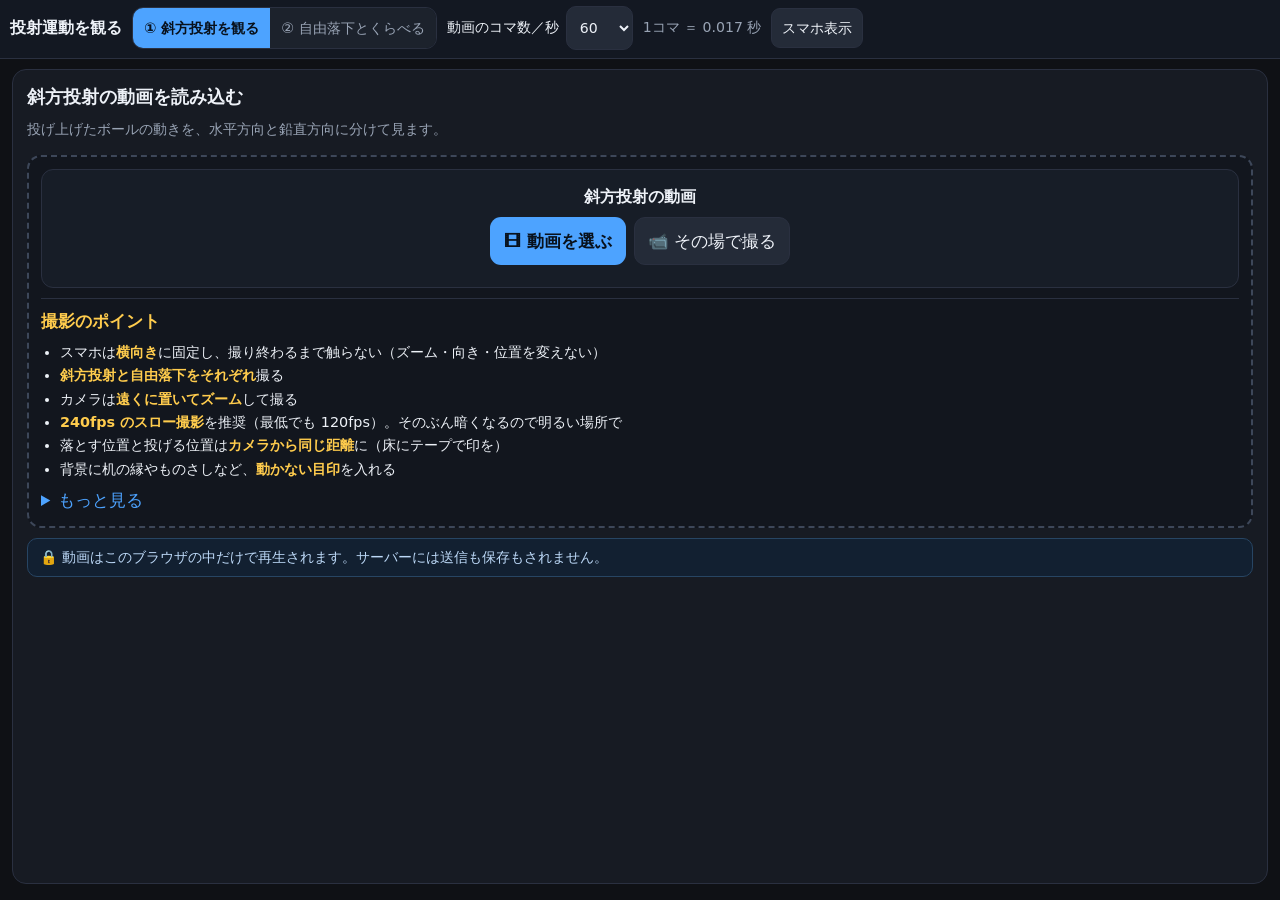
==== commit 525adf94: "タブ名とガイド文を、答えを先に言わない言い方に直す - 「水平：等速か？」→「水平：速度は？」、「鉛直：時間反転」→「鉛直：逆再生すると？」 - 水平のリード文は道具の説明だけにする（帯は一定の速度で" ====
--- a/index.html
+++ b/index.html
@@ -502,7 +502,7 @@
         <p>・<b>「超スローモーション」は避ける</b>：一部の機種にある、コマを補間して作るモードです。実際には撮影されていないコマが混ざるので、物理の観察には使えません。素直な 120／240fps のスローを選んでください。</p>
         <p>・<b>斜めに投げる</b>：真上に投げると水平成分が見えません。30〜60度くらいの角度で、画面を横切るように飛ばしてください。</p>
         <p>・<b>手をはなれた後だけ</b>を観察します。手で押している間は力がはたらいているので、法則が違います。</p>
-        <p>・<b>最高点は目で1コマを選ばない</b>：最高点の近くではボールがほとんど動かず、どのコマも同じに見えます。fps を上げても目視の精度は上がりません。「鉛直：時間反転」のミラー再生で上りと下りを重ね、ぴったり合う位置を探すほうが正確です。</p>
+        <p>・<b>最高点は目で1コマを選ばない</b>：最高点の近くではボールがほとんど動かず、どのコマも同じに見えます。fps を上げても目視の精度は上がりません。「鉛直：逆再生すると？」のミラー再生で上りと下りを重ね、ぴったり合う位置を探すほうが正確です。</p>
         <p>・<b>ものさしを一緒に写す</b>：鉛直に立てたものさしを画面内に入れておくと、落下距離を実際の長さで読み取れます。</p>
       </div></details>
     </div>
@@ -589,6 +589,14 @@
   <div class="stepline"><span class="num" id="obN3">3</span>
     <button class="btn" data-mark="fEnd">ここを「おわり」に</button>
     <span class="mut small">おわり <b id="obVEnd">—</b></span></div>
+  <div class="subcard">
+    <h3>高さの線であたりをつける</h3>
+    <div class="row">
+      <button class="btn" id="obRG">高さの線を出す</button>
+      <button class="btn sm" id="obRGpick">ボールをタップ</button>
+    </div>
+    <p class="mut small" style="margin:8px 0 0">ボールの上端に線を合わせ、コマ送りします。線を<b>越えなくなった</b>あたりが最高点です。線はドラッグでも動かせます。</p>
+  </div>
   <div class="note small" style="margin-top:10px">最高点は「上がるのが止まって、下がり始める直前のコマ」です。迷ったら、上下の動きがいちばん小さいところを選んでください。</div>
   <div class="row" style="margin-top:10px">
     <button class="btn ok" id="obRangeDone">決まった → 水平を見る</button>
@@ -597,7 +605,7 @@
 </div>
 
 <div class="tabpane hidden" data-pane="observe:h">
-  <p style="margin-top:0">斜方投射された物体が<b>帯の中に収まり続ける</b>カメラ速度を探し出そう。</p>
+  <p style="margin-top:0">カメラ（＝帯）は水平方向に<b>一定の速度</b>で動きます。速度を調整して、ちょうど良い値を探そう。</p>
 
   <div class="subcard">
     <h3>1. 帯を置く</h3>
@@ -707,7 +715,7 @@
 
 <div class="tabpane hidden" data-pane="observe:v">
   <p style="margin-top:0">最高点を <b>t = 0</b> として、<b>下り（+t）</b>と<b>上りの逆再生（−t）</b>を同時に流します。
-    ふたつは同じに見えますか。</p>
+    ふたつはどう見えますか。</p>
   <div class="row"><span class="small">並べ方</span>
     <div class="seg sm" id="obMirSeg">
       <button data-m="side" class="on">左右に並べる</button><button data-m="over">重ねる</button>
@@ -803,6 +811,10 @@
         <span class="mut small">開始点 <b data-sf2="R">0</b> コマ（<b data-st2="R">0.000</b> s）</span></div>
     </div>
   </div>
+  <div class="row" style="margin-top:12px">
+    <button class="btn" id="cmGuideToggle2">ガイド線を表示</button>
+    <span class="mut small">水平の線をボールの上端に合わせてコマ送りすると、線を越えなくなるところが最高点です（線はドラッグで移動）。</span>
+  </div>
   <p class="mut small" style="margin-bottom:0">最高点は「上向きの動きが止まって下向きに変わる直前のコマ」です。左右どちらも設定すると、シークバーの 0 が両方の開始点になります。</p>
 </div>
 
@@ -1820,6 +1832,8 @@
   showGrid:false,showPred:false,camOn:false,vx:0,
   maskOn:false,maskW:0.06,maskOp:0.75,bandOp:0,lineOp:0.5,sbs:false,camX:0.5,
   mir:'side',flip:true,ovop:0.55,apexX:0.5,showHG:false,hgY:0.4,mirAdj:0,
+  /* 高さの線（最高点さがし用。区間を決める画面でも使う） */
+  showRG:false,rgY:0.35,
   /* ストロボ：shots は「もう通り過ぎた位置」の素のコマ。いまの位置は生の映像が受け持つ */
   strobeOn:false,sbMode:'light',shots:[],
   /* 横線（最高点からの落下距離 1,4,9,16… ＝ 間隔が 1:3:5:7…） */
@@ -1886,10 +1900,22 @@
   var hb=$('#hintbar');
   if(hb){hb.textContent='タップするあいだ、カメラは止めています';A.show('#hintbar',O.arm>0);}
   $('#obApexPick').classList.toggle('warn',O.arm===3);
+  var rgp=$('#obRGpick'); if(rgp)rgp.classList.toggle('warn',O.arm===5);
   $('#obCamPick').classList.toggle('warn',O.arm===4);
   paint();
 }
 $('#obApexPick').addEventListener('click',function(){A.setPlaying(false);A.S.s=0;O.arm=3;armUI();});
+
+/* ---------- 高さの線（区間を決める画面） ---------- */
+function syncRG(){
+  var b=$('#obRG'); if(!b)return;
+  b.classList.toggle('ok',O.showRG);
+  b.textContent=O.showRG?'高さの線を消す':'高さの線を出す';
+  paint();
+}
+A.observeSyncRG=syncRG;
+$('#obRG').addEventListener('click',function(){O.showRG=!O.showRG;syncRG();});
+$('#obRGpick').addEventListener('click',function(){A.setPlaying(false);O.arm=5;armUI();});
 
 /* 押した位置と離した位置がほぼ同じ（＝タップ）のときだけ点を取る。
    こうしておくと、拡大中に指でなぞって移動しても誤って点が入らない。 */
@@ -1912,6 +1938,9 @@
     if(O.arm===3){
       O.apexX=x;O.arm=0;armUI();
       $('#obApexV').textContent='横 '+(x*100).toFixed(1)+'%';
+    }else if(O.arm===5){
+      /* ボールの位置に「高さの線」を置く。最高点さがしの目じるしにする */
+      O.rgY=y; O.showRG=true; O.arm=0; armUI(); syncRG();
     }else if(O.arm===4){
       /* 「このコマで、ボールはここ」を基準にする。以後のカメラの位置はここから計算する */
       O.arm=0; O.sMark=A.S.s; armUI(); setCamX(x);
@@ -2351,6 +2380,14 @@
       });
     }
   }
+  if(tab==='range'&&O.showRG){
+    /* 最高点をさがすときの目じるし。ボールの上端に合わせておき、
+       コマ送りで線を越えなくなったところが最高点のあたり。 */
+    var rg=A.ov.el(p1,'hline guide','高さ');
+    rg.addEventListener('pointerdown',function(ev){
+      A.dragY(ev,p1.vp,function(y){O.rgY=y;place();});
+    });
+  }
   if(tab==='v'){
     ['O1','O2'].forEach(function(id){
       var p=A.P(id);
@@ -2427,6 +2464,10 @@
       }
     }
   }
+  if(A.S.tab==='range'){
+    var rg=P1().ovl.querySelector('.hline.guide');
+    if(rg)rg.style.top=(O.rgY*100)+'%';
+  }
   if(A.S.tab==='v'){
     ['O1','O2'].forEach(function(id){
       var o=A.P(id).ovl;
@@ -2442,7 +2483,7 @@
   A.download('shaho-kansatsu.json',{app:'projectile-lab',part:'observe',version:2,
     fps:A.S.fps,dtF:O.dtF,fStart:O.fStart,fApex:O.fApex,fEnd:O.fEnd,
     sMark:O.sMark,vx:O.vx,
-    apexX:O.apexX,hgY:O.hgY,mir:O.mir,flip:O.flip,ovop:O.ovop,mirAdj:O.mirAdj,
+    apexX:O.apexX,hgY:O.hgY,rgY:O.rgY,mir:O.mir,flip:O.flip,ovop:O.ovop,mirAdj:O.mirAdj,
     camX:O.camX,maskW:O.maskW,maskOp:O.maskOp,bandOp:O.bandOp,lineOp:O.lineOp,
     sbMode:O.sbMode,showHL:O.showHL,hlY0:O.hlY0,hlU:O.hlU,name:P1().name});
   $('#obSaveMsg').textContent='書き出しました（動画そのものは含まれません）。';
@@ -2451,7 +2492,7 @@
 A.observeLoadJson=function(d){
   if(d.fps){A.S.fps=d.fps;$('#fpsSel').value=String(d.fps);A.fpsHint();}
   if(d.dtF){O.dtF=d.dtF;O.dtTouched=true;}
-  ['fStart','fApex','fEnd','sMark','vx','apexX','hgY','mirAdj',
+  ['fStart','fApex','fEnd','sMark','vx','apexX','hgY','rgY','mirAdj',
    'camX','maskW','maskOp','bandOp','lineOp','hlY0','hlU'].forEach(function(k){
     if(d[k]!=null)O[k]=d[k];});
   if(d.sbMode==='light'||d.sbMode==='dark'){
@@ -2469,7 +2510,7 @@
   $('#obBandOp').value=String(O.bandOp);$('#obBandOpv').textContent=Math.round(O.bandOp*100)+'%';
   $('#obLineOp').value=String(O.lineOp);$('#obLineOpv').textContent=Math.round(O.lineOp*100)+'%';
   $('#obCamV').value=String(O.vx);$('#obCamVnum').value=O.vx.toFixed(3);
-  fillDt(); refreshRange(); syncHL();
+  fillDt(); refreshRange(); syncHL(); syncRG();
   syncHButtons(); setStage();
   $('#obSaveMsg').textContent='読み込みました。動画は別途読み込んでください。';
 };
@@ -2493,8 +2534,8 @@
   zones:function(){return ['O'];},
   nameSlot:function(){return 'O';},
   onFile:function(t,file){A.loadInto('O1',file);A.loadInto('O2',file);},
-  tabs:[{id:'range',label:'区間を決める'},{id:'h',label:'水平：等速か？'},
-        {id:'v',label:'鉛直：時間反転'},{id:'sum',label:'まとめ'}],
+  tabs:[{id:'range',label:'区間を決める'},{id:'h',label:'水平：速度は？'},
+        {id:'v',label:'鉛直：逆再生すると？'},{id:'sum',label:'まとめ'}],
   canOpenTab:function(id){
     if((id==='h'||id==='v')&&!ready3()){
       A.toast('先に「区間を決める」で、開始・最高点・おわりの3つを設定してください。');return false;
@@ -2698,23 +2739,29 @@
   C.ovop=parseFloat(this.value);$('#cmOvopV').textContent=Math.round(C.ovop*100)+'%';applyLayout();
 });
 $('#cmFitSel').addEventListener('change',function(){C.fit=this.value;applyFit();});
-$('#cmGuideToggle').addEventListener('click',function(){
+/* ガイド線のボタンは「表示」と「開始点」の2か所にある。見た目は必ずそろえる。 */
+function syncGuideBtns(){
+  ['#cmGuideToggle','#cmGuideToggle2'].forEach(function(sel){
+    var b=$(sel); if(!b)return;
+    b.textContent=C.showGuides?'ガイド線を隠す':'ガイド線を表示';
+    b.classList.toggle('ok',C.showGuides);
+  });
+}
+function toggleGuides(){
   C.showGuides=!C.showGuides;
   if(C.showGuides&&C.guides.length===0)C.guides.push({id:++C.gid,y:0.35});
-  this.textContent=C.showGuides?'ガイド線を隠す':'ガイド線を表示';
-  this.classList.toggle('ok',C.showGuides); paint();
-});
+  syncGuideBtns(); paint();
+}
+$('#cmGuideToggle').addEventListener('click',toggleGuides);
+$('#cmGuideToggle2').addEventListener('click',toggleGuides);
 $('#cmGuideAdd').addEventListener('click',function(){
   if(C.guides.length>=3){A.toast('ガイド線は3本までです。');return;}
   C.guides.push({id:++C.gid,y:clamp(0.3+C.guides.length*0.18,0,0.95)});
-  C.showGuides=true;
-  $('#cmGuideToggle').textContent='ガイド線を隠す';$('#cmGuideToggle').classList.add('ok');
-  paint();
+  C.showGuides=true; syncGuideBtns(); paint();
 });
 $('#cmGuideClear').addEventListener('click',function(){
   C.guides=[];C.showGuides=false;
-  $('#cmGuideToggle').textContent='ガイド線を表示';$('#cmGuideToggle').classList.remove('ok');
-  paint();
+  syncGuideBtns(); paint();
 });
 $('#cmRulerToggle').addEventListener('click',function(){
   C.showRuler=!C.showRuler;
@@ -2858,8 +2905,7 @@
     p.scale=src.scale||1;p.offsetY=src.offsetY||0;
     p.panX=(typeof src.panX==='number')?src.panX:0.5;
   });
-  $('#cmGuideToggle').textContent=C.showGuides?'ガイド線を隠す':'ガイド線を表示';
-  $('#cmGuideToggle').classList.toggle('ok',C.showGuides);
+  syncGuideBtns();
   $('#cmRulerToggle').textContent=C.showRuler?'目盛りを隠す':'目盛りを表示';
   $('#cmRulerToggle').classList.toggle('ok',C.showRuler);
   $('#cmMarkToggle').textContent=C.showMarks?'開始位置マーカーを隠す':'開始位置マーカーを出す';
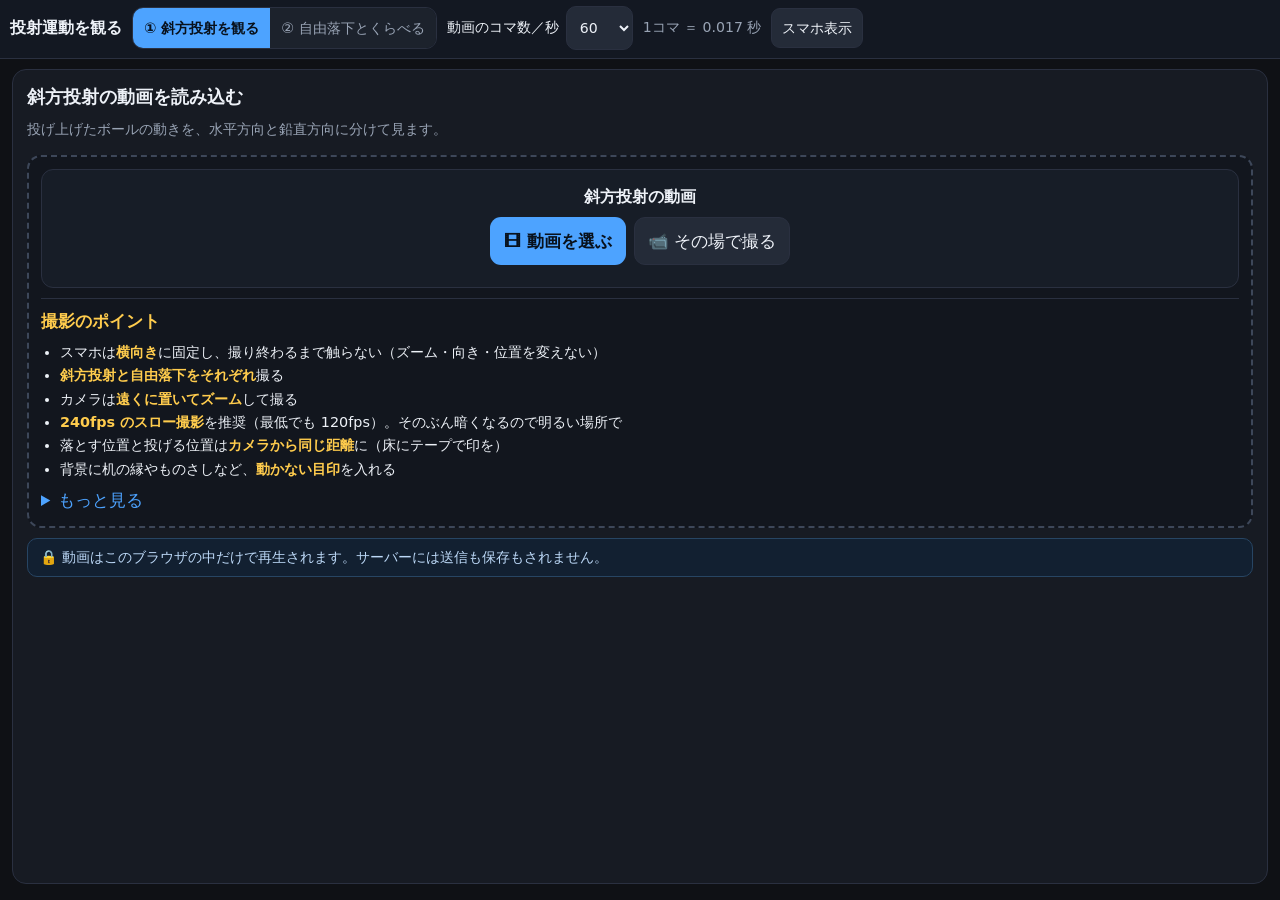
==== commit 8fce3f66: "②に左右そろえたストロボを足す（①からΔtと横線の高さを引き継ぐ）" ====
--- a/index.html
+++ b/index.html
@@ -691,7 +691,48 @@
   </div>
 
   <div class="subcard">
-    <h3>5. 鉛直も見る（横線）</h3>
+    <h3>5. ずらして重ねる</h3>
+    <p class="mut small" style="margin:0 0 8px">いま作ったストロボ写真を、<b>時間に比例して横にずらして</b>重ね直します。
+      撮り直しはしません。同じコマの、重ね方だけを変えます。</p>
+    <div class="row">
+      <button class="btn warn" id="obShift" disabled>ずらして重ねる</button>
+      <span class="mut small" id="obShiftHint">先に <b>4</b> の「ストロボにする」で球をいくつか置いてください。</span>
+    </div>
+    <div id="obShiftRow" class="hidden">
+      <div class="slider"><span>ずらす速さ</span>
+        <input type="range" id="obShiftV" min="-1.5" max="1.5" step="0.005" value="0">
+        <input type="number" id="obShiftVnum" class="numin" step="0.001" value="0.000"></div>
+      <div class="grid6">
+        <button class="btn sm" data-shiftv="-0.05">−0.05</button>
+        <button class="btn sm" data-shiftv="-0.005">−0.005</button>
+        <button class="btn sm" data-shiftv="-0.001">−0.001</button>
+        <button class="btn sm" data-shiftv="0.001">＋0.001</button>
+        <button class="btn sm" data-shiftv="0.005">＋0.005</button>
+        <button class="btn sm" data-shiftv="0.05">＋0.05</button>
+      </div>
+      <div class="row" style="margin-top:10px">
+        <button class="btn sm" id="obShiftZero">0 に戻す</button>
+        <button class="btn sm" id="obShiftFromCam">2 で測った速さを入れる</button>
+        <button class="btn sm" id="obShiftPng">画像で保存</button>
+      </div>
+      <p class="mut small" style="margin:8px 0 0" id="obShiftRead">—</p>
+      <p class="mut small" style="margin:8px 0 0">球が<b>縦一列</b>になる速さをさがしてください。
+        <b>1</b> で「ボールをタップ」してあれば、そろった球はその<b>青い線の上</b>に来ます（線はドラッグでも動きます）。
+        縦に並んだら、そのまま <b>6</b> の横線を出して間隔を数えます。</p>
+      <details><summary>これで何が言えるのか</summary><div class="db">
+        ずらす量は<b>時間に比例</b>させています（Δt ごとに同じだけ）。ですから
+        「同じだけずつずらすと縦一列になる」ことと「水平方向が等速である」ことは、同じことを言っています。<br>
+        球を置いていく作業そのものは、ずらしとは関係なく素のまま行われています。
+        あとから重ね方だけを変えているので、<b>並んだのはアプリがそう並べたから</b>にはなりません。<br>
+        先に速さを測らず、<b>縦に並ぶまで動かして速さを探す</b>順番でもかまいません。
+        そうして見つけた値と、<b>2</b> で最初と最後の2点から測った値が一致します。
+      </div></details>
+      <p class="mut small" style="margin:8px 0 0">ずらしているあいだ、<b>縦線</b>と「等速ならここ」は消えます（ずらした画では意味が変わるため）。</p>
+    </div>
+  </div>
+
+  <div class="subcard">
+    <h3>6. 鉛直も見る（横線）</h3>
     <div class="row">
       <button class="btn warn" id="obHL">横線を出す</button>
       <button class="btn sm" id="obHLApex">最高点にそろえる</button>
@@ -876,6 +917,59 @@
   <p class="mut small" style="margin-bottom:0">授業では「予想 → 再生 → 確認」の順に。まず何も出さずに予想させ、再生してから目盛りを重ねると効果的です。</p>
 </div>
 
+<div class="tabpane hidden" data-pane="compare:strobe">
+  <p class="mut small" style="margin-top:0">Δt ごとに1コマずつ置いていき、左右それぞれにストロボ写真を作ります。
+    左右は同じ時計で進むので、「Δt すすむ」を1回押すと<b>両方に1つずつ</b>増えます。</p>
+  <div class="subcard">
+    <h3>1. Δt（何コマごとに置くか）</h3>
+    <div class="row"><span class="small">Δt ＝</span><select id="cmDtSel"></select>
+      <span class="big" id="cmDtRead">—</span></div>
+    <div class="row" style="margin-top:10px">
+      <button class="btn sm" id="cmFromOb">① の設定を引き継ぐ（Δt・横線の高さ）</button>
+      <span class="mut small" id="cmFromObMsg"></span>
+    </div>
+    <p class="mut small" style="margin:8px 0 0">①「斜方投射を観る」で使った Δt と、横線の 0 の位置・間隔をそのまま持ってきます。
+      同じ刻み・同じ高さでそろえておけば、①で見た絵とそのまま見くらべられます。</p>
+  </div>
+
+  <div class="subcard">
+    <h3>2. ストロボにする</h3>
+    <div class="row">
+      <button class="btn warn" id="cmStrobe">ストロボにする</button>
+      <div class="seg sm hidden" id="cmSbSeg">
+        <button data-cmsb="light" class="on">明るい球</button><button data-cmsb="dark">暗い球</button>
+      </div>
+    </div>
+    <div id="cmSbRow" class="hidden">
+      <p class="mut small" style="margin:8px 0 0"><b>「Δt すすむ」で左右に1つずつ増え、「Δt もどる」で1つ消えます。</b>
+        押す前に「次はどこに出ると思う？」と聞いてみてください。</p>
+      <div class="grid2" style="margin-top:8px">
+        <button class="btn" id="cmDtPrev">◀ Δt もどる</button>
+        <button class="btn" id="cmDtNext">Δt すすむ ▶</button>
+      </div>
+      <div class="row" style="margin-top:8px">
+        <button class="btn sm" id="cmSbAdd">今の位置を足す</button>
+        <button class="btn sm" id="cmSbUndo">1つ消す</button>
+        <button class="btn sm" id="cmSbClear">全部消す</button>
+        <button class="btn sm" id="cmSbPng">画像で保存</button>
+        <span class="big" id="cmSbCount">0 個</span>
+      </div>
+      <p class="mut small" style="margin:8px 0 0">球が背景より<b>明るい</b>か<b>暗い</b>かで切り替えます。合わないほうを選ぶと球が残りません。</p>
+    </div>
+  </div>
+
+  <div class="subcard">
+    <h3>3. 横線をそろえて見る</h3>
+    <div class="row">
+      <button class="btn" id="cmRulerToggle2">目盛りを表示</button>
+      <span class="mut small">左右の同じ高さに引かれます。「0」の線を物体の位置に、「1」の線をドラッグして間隔を決めます</span>
+    </div>
+    <p class="mut small" style="margin:8px 0 0" id="cmSbRead">—</p>
+    <p class="mut small" style="margin:8px 0 0">「そろえる」で高さを合わせてあれば、左右の球は毎回<b>同じ線の上</b>に並ぶはずです。
+      ずれていく場合は、大きさ（「調整」タブ）か開始点のどちらかが合っていません。</p>
+  </div>
+</div>
+
 <div class="tabpane hidden" data-pane="compare:adjust">
   <p class="mut small" style="margin-top:0">1本の動画を左右に使っている場合は撮影条件が同一なので、通常この調整は不要です。</p>
   <div class="grid2">
@@ -1043,6 +1137,7 @@
     p.sc.style.transformOrigin=p.video.style.transformOrigin;
     p.sc.style.transform=t;
     p.sc.style.objectPosition=p.video.style.objectPosition;
+    p.sc.style.objectFit=p.video.style.objectFit||'';
   }
 };
 
@@ -1834,8 +1929,12 @@
   mir:'side',flip:true,ovop:0.55,apexX:0.5,showHG:false,hgY:0.4,mirAdj:0,
   /* 高さの線（最高点さがし用。区間を決める画面でも使う） */
   showRG:false,rgY:0.35,
-  /* ストロボ：shots は「もう通り過ぎた位置」の素のコマ。いまの位置は生の映像が受け持つ */
-  strobeOn:false,sbMode:'light',shots:[],
+  /* ストロボ：shots は「もう通り過ぎた位置」の素のコマ。いまの位置は生の映像が受け持つ。
+     shotS はそれぞれを撮った時刻（開始から何秒）。ずらして重ねるときに使う。
+     sbGen は中身が変わるたびに増やす番号（ずらした板を作り直す判断に使う）。 */
+  strobeOn:false,sbMode:'light',shots:[],shotS:[],sbGen:0,
+  /* ずらして重ねる：溜めた写真を時間に比例して横にずらし、水平の動きを打ち消す */
+  shiftOn:false,sv:0,camPicked:false,
   /* 横線（最高点からの落下距離 1,4,9,16… ＝ 間隔が 1:3:5:7…） */
   showHL:false,hlY0:0.18,hlU:0.035};
 A.O=O;
@@ -1943,7 +2042,7 @@
       O.rgY=y; O.showRG=true; O.arm=0; armUI(); syncRG();
     }else if(O.arm===4){
       /* 「このコマで、ボールはここ」を基準にする。以後のカメラの位置はここから計算する */
-      O.arm=0; O.sMark=A.S.s; armUI(); setCamX(x);
+      O.arm=0; O.sMark=A.S.s; O.camPicked=true; armUI(); setCamX(x);
     }
     paint();
   };
@@ -2035,9 +2134,9 @@
   g.globalCompositeOperation='source-over';
   syncSbCount();
 }
-function addShot(cv){
+function addShot(cv,ts){
   if(!cv)return;
-  O.shots.push(cv);
+  O.shots.push(cv); O.shotS.push((ts==null)?A.S.s:ts); O.sbGen++;
   var c=trailCv(), g=c.getContext('2d');
   g.globalCompositeOperation=(O.shots.length===1)?'source-over':sbOp();
   g.drawImage(cv,0,0,c.width,c.height);
@@ -2046,9 +2145,9 @@
 }
 function popShot(){
   if(!O.shots.length)return false;
-  O.shots.pop(); rebuildTrail(); return true;
-}
-function clearShots(){O.shots.length=0;rebuildTrail();}
+  O.shots.pop(); O.shotS.pop(); O.sbGen++; rebuildTrail(); return true;
+}
+function clearShots(){O.shots.length=0;O.shotS.length=0;O.sbGen++;rebuildTrail();}
 function syncSbCount(){
   var e=$('#obSbCount'); if(e)e.textContent=O.shots.length+' 個';
 }
@@ -2058,18 +2157,30 @@
   var on=O.strobeOn&&A.S.tab==='h'&&v.videoWidth>0;
   if(!on){ if(p.sc)A.show(p.sc,false); return; }
   var c=A.strobeCv(p), g=c.getContext('2d');
-  g.globalCompositeOperation='source-over';
-  g.drawImage(v,0,0,c.width,c.height);
-  if(O.shots.length){
+  if(shiftActive()){
+    /* ずらした板（過去ぶん）を下地にして、いまのコマも同じ規則でずらして1枚載せる。
+       溜めた枚数によらず描画は2回のまま。 */
+    syncShiftTrail();
+    g.globalCompositeOperation='source-over';
+    g.drawImage(strailCv(),0,0);
     g.globalCompositeOperation=sbOp();
-    g.drawImage(trailCv(),0,0,c.width,c.height);
+    g.drawImage(v,shiftPx(A.S.s),0,c.width,c.height);
     g.globalCompositeOperation='source-over';
+  }else{
+    g.globalCompositeOperation='source-over';
+    g.drawImage(v,0,0,c.width,c.height);
+    if(O.shots.length){
+      g.globalCompositeOperation=sbOp();
+      g.drawImage(trailCv(),0,0,c.width,c.height);
+      g.globalCompositeOperation='source-over';
+    }
   }
   A.show(p.sc,true);
 }
 function setStrobe(on){
   if(O.strobeOn===on)return;
   O.strobeOn=on;
+  if(!on)O.shiftOn=false;
   clearShots();
   if(on&&O.camOn){O.camOn=false;O.sbs=false;}   /* 追いかけカメラとは同時に使えない */
   if(!on&&P1().sc)A.show(P1().sc,false);
@@ -2150,6 +2261,103 @@
   A.toast('最高点のコマにそろえました。ここから「Δt すすむ」を押していきます。');
   place();
 });
+
+/* =========================================================
+   ずらして重ねる
+     溜めたストロボ写真を、時間に比例して横にずらして重ね直すだけ。
+     撮り直しはしない。同じコマの、重ね方だけを変える。
+     ずらす量は時間に比例（等差）なので、「等差でずらすと縦一列になる」ことと
+     「水平方向が等速である」ことは同じ意味になる。ここは循環していない。
+     蓄積そのものは追いかけカメラと無関係に素のまま行われているので、
+     速さを先に測らず「縦に並ぶまで動かして探す」順序にもできる。
+   ========================================================= */
+function shiftActive(){return O.strobeOn&&O.shiftOn&&A.S.tab==='h';}
+/* ずらしの基準にする時刻。
+   「ボールをタップ」で位置を取ってあれば、そのコマを基準にする。
+   そうすると、そろった球の列がちょうど「そろえる線」の上に来る。
+   （基準を変えるのは絵全体を横に動かすだけで、ずらしが等差であることは変わらない） */
+function shiftT0(){
+  if(O.camPicked)return O.sMark;
+  return O.shotS.length?O.shotS[0]:A.S.s;
+}
+/* 時刻 t のコマを、どれだけ横にずらすか（映像の画素） */
+function shiftPx(t){
+  var w=P1().video.videoWidth||0;
+  return -O.sv*(t-shiftT0())*w;
+}
+var strail=null, strailKey='';
+function strailCv(){
+  var v=P1().video;
+  if(!strail)strail=document.createElement('canvas');
+  var w=v.videoWidth||16, h=v.videoHeight||9;
+  if(strail.width!==w||strail.height!==h){strail.width=w;strail.height=h;strailKey='';}
+  return strail;
+}
+/* ずらした板は、溜めた枚数・ずらす速さ・明暗のどれかが変わったときだけ作り直す。
+   毎コマ作り直すと、溜めた枚数ぶん重くなってしまう。 */
+function syncShiftTrail(){
+  var c=strailCv();
+  var key=O.shots.length+'|'+O.sbGen+'|'+O.sv+'|'+O.sbMode+'|'+c.width+'|'+shiftT0();
+  if(key===strailKey)return;
+  strailKey=key;
+  var g=c.getContext('2d');
+  g.globalCompositeOperation='source-over';
+  /* 下地は合成の効かない側で塗る（lighten なら黒、darken なら白）。
+     ずらすと1枚目が画面全体を覆わなくなるので、塗っておかないと隙間が出る。 */
+  g.fillStyle=(O.sbMode==='dark')?'#ffffff':'#000000';
+  g.fillRect(0,0,c.width,c.height);
+  g.globalCompositeOperation=sbOp();
+  for(var i=0;i<O.shots.length;i++)g.drawImage(O.shots[i],shiftPx(O.shotS[i]),0);
+  g.globalCompositeOperation='source-over';
+}
+function setShiftV(v,from){
+  if(!isFinite(v))return;
+  var sl=$('#obShiftV'), lim=parseFloat(sl.max);
+  O.sv=clamp(Math.round(v*1000)/1000,-lim,lim);
+  if(from!=='slider')sl.value=String(O.sv);
+  if(from!=='num')$('#obShiftVnum').value=O.sv.toFixed(3);
+  syncShiftRead(); place();
+}
+A.observeSetShiftV=setShiftV;
+function syncShiftRead(){
+  var e=$('#obShiftRead'); if(!e)return;
+  var t='ずらす速さ <b>'+O.sv.toFixed(3)+'</b> 画面幅/秒'+
+        '（Δt のあいだに 画面幅の '+(Math.abs(O.sv*dtSec())*100).toFixed(1)+' %）';
+  if(Math.abs(O.vx)>0.0005){
+    var d=O.sv-O.vx;
+    t+='<br><b>2</b> で測った速さは <b>'+O.vx.toFixed(3)+'</b>。差は '+
+       (d>=0?'＋':'−')+Math.abs(d).toFixed(3)+
+       '（'+(d>=0?'＋':'−')+Math.abs(d/O.vx*100).toFixed(1)+' %）';
+  }
+  e.innerHTML=t;
+}
+function syncShiftBtns(){
+  var b=$('#obShift'); if(!b)return;
+  b.classList.toggle('ok',O.shiftOn);
+  b.textContent=O.shiftOn?'ずらすのをやめる':'ずらして重ねる';
+  b.disabled=!O.strobeOn;
+  A.show('#obShiftRow',O.strobeOn&&O.shiftOn);
+  A.show('#obShiftHint',!O.strobeOn);
+  syncShiftRead();
+}
+$('#obShift').addEventListener('click',function(){
+  if(!O.strobeOn){A.toast('先に「ストロボにする」で球をいくつか置いてください。');return;}
+  O.shiftOn=!O.shiftOn; strailKey='';
+  syncShiftBtns(); paint();
+});
+$('#obShiftV').addEventListener('input',function(){setShiftV(parseFloat(this.value),'slider');});
+$('#obShiftVnum').addEventListener('input',function(){setShiftV(parseFloat(this.value),'num');});
+$('#obShiftVnum').addEventListener('change',function(){setShiftV(parseFloat(this.value));});
+$$('[data-shiftv]').forEach(function(b){
+  A.attachRepeat(b,function(){setShiftV(O.sv+parseFloat(b.getAttribute('data-shiftv')));});
+});
+$('#obShiftZero').addEventListener('click',function(){setShiftV(0);});
+$('#obShiftFromCam').addEventListener('click',function(){
+  if(Math.abs(O.vx)<0.0005){A.toast('先に 2 でカメラの速さを決めてください。');return;}
+  setShiftV(O.vx);
+  A.toast('測った速さ '+O.vx.toFixed(3)+' を入れました。');
+});
+$('#obShiftPng').addEventListener('click',exportPng);
 
 /* ---------- 画像で保存 ----------
    線も一緒に焼き込む。ワークシートに貼ったときに、何を見た絵なのかが残るように。 */
@@ -2170,7 +2378,7 @@
     g.fillStyle='rgba(0,0,0,.62)'; g.fillRect(bx,y,w,h);
     g.fillStyle=col; g.textBaseline='top'; g.fillText(t,bx+u*4,y+u*3);
   }
-  if(O.showGrid){
+  if(O.showGrid&&!shiftActive()){
     var gb=gridBase(), d=gb.d;
     if(Math.abs(d)>0.004){
       var a=Math.ceil((0-gb.x0)/d), b=Math.floor((1-gb.x0)/d), t;
@@ -2183,6 +2391,10 @@
         g.beginPath(); g.moveTo(x*W,0); g.lineTo(x*W,H); g.stroke();
       }
     }
+  }
+  if(shiftActive()){
+    g.strokeStyle='rgba(77,163,255,.95)'; g.lineWidth=u*2;
+    g.beginPath(); g.moveTo(O.camX*W,0); g.lineTo(O.camX*W,H); g.stroke();
   }
   if(O.showHL){
     /* 右：線の位置（0,1,4,9,16,25）と、そのすぐ左の通し目盛り。
@@ -2209,12 +2421,14 @@
       tag(hlPos(kk),W-u*6,y*H+(kk===0?-u*22:u*3),(kk===0)?'#ff9f43':'#ffcc4d',true);
     });
   }
-  tag('Δt ＝ '+O.dtF+' コマ ＝ '+f3(dtSec())+' 秒　／　'+O.shots.length+'＋1 コマ重ね',u*6,u*6,'#eef2f8',false);
+  tag((shiftActive()?('ずらす速さ ＝ '+O.sv.toFixed(3)+' 画面幅/秒　／　'):'')
+      +'Δt ＝ '+O.dtF+' コマ ＝ '+f3(dtSec())+' 秒　／　'+O.shots.length+'＋1 コマ重ね',
+      u*6,u*6,'#eef2f8',false);
   c.toBlob(function(bl){
     if(!bl){A.toast('画像を作れませんでした。');return;}
     var a=document.createElement('a');
     a.href=URL.createObjectURL(bl);
-    a.download='strobe-'+O.dtF+'koma.png';
+    a.download=(shiftActive()?'strobe-zurashi-':'strobe-')+O.dtF+'koma.png';
     document.body.appendChild(a); a.click(); document.body.removeChild(a);
     setTimeout(function(){URL.revokeObjectURL(a.href);},2000);
     A.toast('画像を保存しました。');
@@ -2253,6 +2467,7 @@
   $('#obStrobe').textContent=O.strobeOn?'ストロボをやめる':'ストロボにする';
   A.show('#obSbSeg',O.strobeOn);
   A.show('#obSbRow',O.strobeOn);
+  syncShiftBtns();
   $('#obHL').classList.toggle('ok',O.showHL);
   $('#obHL').textContent=O.showHL?'横線を消す':'横線を出す';
   A.show('#obBandRow',O.camOn);
@@ -2327,7 +2542,7 @@
   ['O1','O2'].forEach(function(id){A.ov.clear(A.P(id));});
   var tab=A.S.tab, p1=P1();
   if(tab==='h'){
-    if(O.showGrid){
+    if(O.showGrid&&!shiftActive()){
       var gb=gridBase(), d=gb.d;
       if(Math.abs(d)>0.004){
         var a=Math.ceil((0-gb.x0)/d), b=Math.floor((1-gb.x0)/d);
@@ -2350,8 +2565,14 @@
       A.ov.el(p1,'band');
       /* 背景を隠す縦帯。動く背景が視界から外れると、ボールの動きが鉛直だけに見える */
       if(O.maskOn&&!paused()){A.ov.el(p1,'mask ml');A.ov.el(p1,'mask mr');}
+    }else if(shiftActive()){
+      /* ずらしたときの目じるし。縦に並んだかどうかは、線が1本あるほうが読みやすい。 */
+      var sl=A.ov.el(p1,'vline cam','そろえる線');
+      sl.addEventListener('pointerdown',function(ev){
+        A.dragX(ev,p1.vp,function(x){setCamX(x);});
+      });
     }
-    if(O.showPred)A.ov.el(p1,'tri');
+    if(O.showPred&&!shiftActive())A.ov.el(p1,'tri');
     if(O.showHL){
       /* 右の数字のすぐ左に、最高点から下へ1本だけ通した目盛り。
          数字だけでは根拠が見えないので、1単位ずつ刻んで数えられるようにする。 */
@@ -2421,7 +2642,8 @@
   }
   var c=O.camX, w=O.maskW;
   var cline=P1().ovl.querySelector('.cam');
-  if(cline){cline.style.left=(c*100)+'%';cline.style.opacity=String(O.lineOp);}
+  if(cline){cline.style.left=(c*100)+'%';
+    cline.style.opacity=String(shiftActive()?0.95:O.lineOp);}
   var band=P1().ovl.querySelector('.band');
   if(band){
     band.style.left=(Math.max(0,c-w/2)*100)+'%';
@@ -2482,7 +2704,7 @@
 $('#obSave').addEventListener('click',function(){
   A.download('shaho-kansatsu.json',{app:'projectile-lab',part:'observe',version:2,
     fps:A.S.fps,dtF:O.dtF,fStart:O.fStart,fApex:O.fApex,fEnd:O.fEnd,
-    sMark:O.sMark,vx:O.vx,
+    sMark:O.sMark,vx:O.vx,sv:O.sv,
     apexX:O.apexX,hgY:O.hgY,rgY:O.rgY,mir:O.mir,flip:O.flip,ovop:O.ovop,mirAdj:O.mirAdj,
     camX:O.camX,maskW:O.maskW,maskOp:O.maskOp,bandOp:O.bandOp,lineOp:O.lineOp,
     sbMode:O.sbMode,showHL:O.showHL,hlY0:O.hlY0,hlU:O.hlU,name:P1().name});
@@ -2492,7 +2714,7 @@
 A.observeLoadJson=function(d){
   if(d.fps){A.S.fps=d.fps;$('#fpsSel').value=String(d.fps);A.fpsHint();}
   if(d.dtF){O.dtF=d.dtF;O.dtTouched=true;}
-  ['fStart','fApex','fEnd','sMark','vx','apexX','hgY','rgY','mirAdj',
+  ['fStart','fApex','fEnd','sMark','vx','sv','apexX','hgY','rgY','mirAdj',
    'camX','maskW','maskOp','bandOp','lineOp','hlY0','hlU'].forEach(function(k){
     if(d[k]!=null)O[k]=d[k];});
   if(d.sbMode==='light'||d.sbMode==='dark'){
@@ -2510,6 +2732,7 @@
   $('#obBandOp').value=String(O.bandOp);$('#obBandOpv').textContent=Math.round(O.bandOp*100)+'%';
   $('#obLineOp').value=String(O.lineOp);$('#obLineOpv').textContent=Math.round(O.lineOp*100)+'%';
   $('#obCamV').value=String(O.vx);$('#obCamVnum').value=O.vx.toFixed(3);
+  $('#obShiftV').value=String(O.sv);$('#obShiftVnum').value=O.sv.toFixed(3);
   fillDt(); refreshRange(); syncHL(); syncRG();
   syncHButtons(); setStage();
   $('#obSaveMsg').textContent='読み込みました。動画は別途読み込んでください。';
@@ -2546,7 +2769,7 @@
     A.setPlaying(false); A.S.s=0; O.arm=0; A.show('#hintbar',false); armUI();
     /* タブを移ると先頭に戻るので、溜めた位置は前のタブの話になってしまう。持ち越さない。 */
     if(O.shots.length)clearShots();
-    if(id!=='h'&&O.strobeOn){O.strobeOn=false;if(P1().sc)A.show(P1().sc,false);}
+    if(id!=='h'&&O.strobeOn){O.strobeOn=false;O.shiftOn=false;if(P1().sc)A.show(P1().sc,false);}
     if(id==='h'){
       if(!O.dtTouched&&ready3()){var nd=suggestDt(); if(nd!==O.dtF){O.dtF=nd;fillDt();}}
       /* 最初からカメラと背景隠しを効かせておく（探索から始める流れなので） */
@@ -2717,7 +2940,7 @@
 $('#cmMarkRuler').addEventListener('click',function(){
   C.ruler.y0=C.marks.L;
   C.ruler.u=Math.max(0.003,Math.min(C.ruler.u,(0.97-C.ruler.y0)/16));
-  if(!C.showRuler){C.showRuler=true;$('#cmRulerToggle').textContent='目盛りを隠す';$('#cmRulerToggle').classList.add('ok');}
+  if(!C.showRuler){C.showRuler=true;syncRulerBtns();}
   paint();
   $('#cmAlignMsg').textContent='この高さを目盛りの 0 にしました。';
 });
@@ -2763,11 +2986,17 @@
   C.guides=[];C.showGuides=false;
   syncGuideBtns(); paint();
 });
-$('#cmRulerToggle').addEventListener('click',function(){
-  C.showRuler=!C.showRuler;
-  this.textContent=C.showRuler?'目盛りを隠す':'目盛りを表示';
-  this.classList.toggle('ok',C.showRuler); paint();
-});
+/* 目盛りのボタンは「表示」と「ストロボ」の2か所にある。見た目は必ずそろえる。 */
+function syncRulerBtns(){
+  ['#cmRulerToggle','#cmRulerToggle2'].forEach(function(sel){
+    var b=$(sel); if(!b)return;
+    b.textContent=C.showRuler?'目盛りを隠す':'目盛りを表示';
+    b.classList.toggle('ok',C.showRuler);
+  });
+}
+function toggleRuler(){C.showRuler=!C.showRuler;syncRulerBtns();paint();}
+$('#cmRulerToggle').addEventListener('click',toggleRuler);
+$('#cmRulerToggle2').addEventListener('click',toggleRuler);
 function applyLayout(){
   var st=$('#stage');
   st.className='stage '+C.layout;
@@ -2878,11 +3107,333 @@
   });
 }
 
+/* =========================================================
+   ストロボ（左右そろえて蓄積）
+     ①と同じ考え方。蓄積するのは「もう通り過ぎた位置」だけで、
+     いまの位置は生の映像がそのまま受け持つ。
+     合成は素の画素どうしの明暗くらべ（lighten / darken）だけ。
+     球の位置を推定して貼ることは絶対にしない。
+     左右は同じ時計（A.S.s）で進むので、Δt を1回押すと両方に1つずつ増える。
+   ========================================================= */
+var SB={on:false,mode:'light',dtF:2,dtTouched:false,
+        shots:{L:[],R:[]},trail:{L:null,R:null},busy:false};
+C.sb=SB;
+var DT_OPTS=[1,2,3,4,5,6,8,10,12,15,20,24,30,40,60];
+function dtSec(){return SB.dtF/A.S.fps;}
+function sbOp(){return (SB.mode==='dark')?'darken':'lighten';}
+
+function trailCv(s){
+  var v=PL(s).video;
+  if(!SB.trail[s])SB.trail[s]=document.createElement('canvas');
+  var c=SB.trail[s], w=v.videoWidth||16, h=v.videoHeight||9;
+  if(c.width!==w||c.height!==h){c.width=w;c.height=h;}
+  return c;
+}
+/* いま映っているコマを、素のまま1枚取る */
+function snap(s){
+  var v=PL(s).video;
+  if(!v.videoWidth||v.readyState<2)return null;
+  var c=document.createElement('canvas');
+  c.width=v.videoWidth; c.height=v.videoHeight;
+  try{c.getContext('2d').drawImage(v,0,0,c.width,c.height);}catch(e){return null;}
+  return c;
+}
+function rebuildTrail(s){
+  var c=trailCv(s), g=c.getContext('2d'), sh=SB.shots[s];
+  g.globalCompositeOperation='source-over';
+  g.clearRect(0,0,c.width,c.height);
+  for(var i=0;i<sh.length;i++){
+    g.globalCompositeOperation=(i===0)?'source-over':sbOp();
+    g.drawImage(sh[i],0,0,c.width,c.height);
+  }
+  g.globalCompositeOperation='source-over';
+}
+function addShot(s,cv){
+  if(!cv)return;
+  SB.shots[s].push(cv);
+  var c=trailCv(s), g=c.getContext('2d');
+  g.globalCompositeOperation=(SB.shots[s].length===1)?'source-over':sbOp();
+  g.drawImage(cv,0,0,c.width,c.height);
+  g.globalCompositeOperation='source-over';
+}
+function clearShots(){SIDES.forEach(function(s){SB.shots[s].length=0;rebuildTrail(s);});syncSbCount();}
+function popShots(){
+  var did=false;
+  SIDES.forEach(function(s){if(SB.shots[s].length){SB.shots[s].pop();rebuildTrail(s);did=true;}});
+  syncSbCount(); return did;
+}
+function syncSbCount(){
+  var e=$('#cmSbCount'); if(e)e.textContent=SB.shots.L.length+' 個';
+}
+/* 目当てのコマが左右そろって出てから撮る。すでに出ていればその場で撮る。 */
+function snapBoth(cb){
+  var want={}, n=0;
+  SIDES.forEach(function(s){want[s]=A.TF(startTime(PL(s))+A.S.s);});
+  (function poll(){
+    var ok=SIDES.every(function(s){
+      var v=PL(s).video;
+      return v.readyState>=2&&!v.seeking&&A.TF(v.currentTime)===want[s];
+    });
+    if(ok||++n>60){cb({L:snap('L'),R:snap('R')});return;}  /* 1.5 秒で見切る */
+    setTimeout(poll,25);
+  })();
+}
+/* 毎コマ描く。生の映像を下地に、過去ぶんの板を明暗くらべで載せるだけ。 */
+function drawStrobe(){
+  SIDES.forEach(function(s){
+    var p=PL(s), v=p.video;
+    var on=SB.on&&p.ready&&v.videoWidth>0;
+    if(!on){ if(p.sc)A.show(p.sc,false); return; }
+    var c=A.strobeCv(p), g=c.getContext('2d');
+    g.globalCompositeOperation='source-over';
+    g.drawImage(v,0,0,c.width,c.height);
+    if(SB.shots[s].length){
+      g.globalCompositeOperation=sbOp();
+      g.drawImage(trailCv(s),0,0,c.width,c.height);
+      g.globalCompositeOperation='source-over';
+    }
+    A.show(p.sc,true);
+  });
+}
+function hideStrobe(){SIDES.forEach(function(s){var p=PL(s);if(p.sc)A.show(p.sc,false);});}
+
+/* ---------- Δt ---------- */
+function fillDt(){
+  var sel=$('#cmDtSel'); if(!sel)return;
+  sel.innerHTML='';
+  DT_OPTS.concat(DT_OPTS.indexOf(SB.dtF)<0?[SB.dtF]:[]).forEach(function(n){
+    var o=document.createElement('option');o.value=String(n);o.textContent=n+' コマ';sel.appendChild(o);
+  });
+  sel.value=String(SB.dtF);
+  $('#cmDtRead').textContent=SB.dtF+' コマ ＝ '+f3(dtSec())+' 秒';
+  syncSbRead();
+}
+function syncSbRead(){
+  var e=$('#cmSbRead'); if(!e)return;
+  e.innerHTML='右の数字は<b>開始点からの落下距離</b>で <b>0, 1, 4, 9, 16</b>。'+
+    'Δt ＝ '+f3(dtSec())+' 秒 ＝ '+SB.dtF+' コマ。'+
+    '左右の球が<b>同じ線の上に並ぶか</b>を見てください。';
+}
+$('#cmDtSel').addEventListener('change',function(e){
+  SB.dtF=parseInt(e.target.value,10); SB.dtTouched=true;
+  /* 刻みが変われば、溜めてある位置は別の Δt の絵になる。混ぜずに捨てる。 */
+  if(SB.shots.L.length||SB.shots.R.length)clearShots();
+  fillDt(); place();
+});
+A.on('fps',function(){if($('#cmDtSel'))fillDt();});
+
+/* ---------- ① から引き継ぐ ---------- */
+function takeFromObserve(quiet){
+  var O=A.O;
+  if(!O){if(!quiet)A.toast('①の設定が見つかりません。');return false;}
+  SB.dtF=O.dtF; SB.dtTouched=true;
+  if(O.sbMode==='light'||O.sbMode==='dark')SB.mode=O.sbMode;
+  if(typeof O.hlY0==='number'&&typeof O.hlU==='number'){
+    C.ruler={y0:clamp(O.hlY0,0,1),u:Math.max(0.003,O.hlU)};
+    /* 引き継ぎ（quiet）のときは、①で横線を出していた場合だけ出す。
+       まだ左の動画も入っていない段階で線だけ出ると、何の線か分からないため。 */
+    if(!quiet||O.showHL)C.showRuler=true;
+  }
+  if(SB.shots.L.length||SB.shots.R.length)clearShots();
+  fillDt(); syncSbBtns(); syncRulerBtns(); paint();
+  if(!quiet){
+    var m=$('#cmFromObMsg'); if(m)m.textContent='Δt '+SB.dtF+' コマ・横線の高さを引き継ぎました。';
+    A.toast('①の設定を引き継ぎました（Δt ＝ '+SB.dtF+' コマ、横線の 0 と間隔も同じ）。',4000);
+  }
+  return true;
+}
+A.compareTakeFromObserve=takeFromObserve;
+$('#cmFromOb').addEventListener('click',function(){takeFromObserve(false);});
+
+/* ---------- ボタン ---------- */
+function syncSbBtns(){
+  var b=$('#cmStrobe'); if(!b)return;
+  b.classList.toggle('ok',SB.on);
+  b.textContent=SB.on?'ストロボをやめる':'ストロボにする';
+  A.show('#cmSbSeg',SB.on);
+  A.show('#cmSbRow',SB.on);
+  $$('#cmSbSeg button').forEach(function(x){
+    x.classList.toggle('on',x.getAttribute('data-cmsb')===SB.mode);
+  });
+  syncSbCount();
+}
+function setStrobe(on){
+  if(SB.on===on)return;
+  SB.on=on; clearShots();
+  if(!on)hideStrobe();
+  syncSbBtns();
+}
+$('#cmStrobe').addEventListener('click',function(){setStrobe(!SB.on);});
+$('#cmSbSeg').addEventListener('click',function(e){
+  var b=e.target.closest('button'); if(!b)return;
+  SB.mode=b.getAttribute('data-cmsb');
+  SIDES.forEach(rebuildTrail);
+  syncSbBtns(); place();
+});
+$('#cmSbAdd').addEventListener('click',function(){
+  if(!SB.on){A.toast('先に「ストロボにする」を押してください。');return;}
+  if(SB.busy)return; SB.busy=true;
+  snapBoth(function(m){
+    SB.busy=false;
+    SIDES.forEach(function(s){addShot(s,m[s]);});
+    syncSbCount(); A.vib(6); place();
+  });
+});
+$('#cmSbUndo').addEventListener('click',function(){popShots();place();});
+$('#cmSbClear').addEventListener('click',function(){clearShots();place();});
+$('#cmSbPng').addEventListener('click',function(){exportPng();});
+
+/* ---------- Δt ずつ進める ---------- */
+function stepDt(n){
+  A.setPlaying(false); setActive(null); clearPreview();
+  var mx=maxT(), nx=A.S.s+n*dtSec();
+  /* ストロボ中は半端な Δt で止めない。端で切り詰められると、最後の1つだけが
+     Δt の格子から外れた位置に出てしまい、「そろっているか」を見る絵が壊れる。 */
+  if(SB.on){
+    if(nx>mx+1e-9){A.toast('この先は動画のおわりを越えます。Δt を小さくするか、ここまでで見てください。');return;}
+    if(nx<-1e-9){A.toast('この手前は開始点より前です。');return;}
+  }
+  if(SB.on&&n>0){
+    if(SB.busy)return;
+    SB.busy=true;
+    snapBoth(function(m){
+      SB.busy=false;
+      SIDES.forEach(function(s){addShot(s,m[s]);});
+      syncSbCount(); A.vib(6);
+      A.S.s=clamp(A.S.s+n*dtSec(),0,maxT());
+      place();
+    });
+    return;
+  }
+  var s0=A.S.s;
+  A.S.s=clamp(nx,0,mx);
+  if(SB.on&&n<0&&A.S.s!==s0)popShots();
+  place();
+}
+A.attachRepeat($('#cmDtNext'),function(){stepDt(1);});
+A.attachRepeat($('#cmDtPrev'),function(){stepDt(-1);});
+
+/* ---------- 画像で保存 ----------
+   画面と同じ切り取り・同じ上下位置で左右を並べ、横線も焼き込む。
+   ワークシートに貼ったときに、何を見た絵なのかが残るように。 */
+/* 書き出しの枠は、画面に出ている枠の実寸から取る。
+   2カラム表示では枠の高さが先に決まるので、設定値から計算すると画面と形が変わってしまう。 */
+function panelAR(){
+  var el=PL('L').vp;
+  if(el&&el.clientWidth>0&&el.clientHeight>0)return el.clientWidth/el.clientHeight;
+  return (C.fit==='full')?C.ar:(C.fit==='3:4'?0.75:9/16);
+}
+function drawPanel(g,s,ox,oy,PW,PH){
+  var p=PL(s), v=p.video, cv=A.strobeCv(p);
+  var vw=v.videoWidth, vh=v.videoHeight;
+  g.save();
+  g.beginPath(); g.rect(ox,oy,PW,PH); g.clip();
+  g.fillStyle='#000'; g.fillRect(ox,oy,PW,PH);
+  if(vw&&vh){
+    /* 画面での見え方（object-fit / object-position / transform）をそのまま再現する */
+    var cover=(C.fit!=='full');
+    var k=cover?Math.max(PW/vw,PH/vh):Math.min(PW/vw,PH/vh);
+    var dw=vw*k, dh=vh*k;
+    g.translate(ox,oy);
+    g.translate(0,p.offsetY/100*PH);
+    g.translate(PW/2,PH/2); g.scale(p.scale,p.scale); g.translate(-PW/2,-PH/2);
+    g.translate((PW-dw)*p.panX,(PH-dh)*0.5);
+    g.scale(k,k);
+    g.drawImage(cv,0,0,vw,vh);
+  }
+  g.restore();
+}
+var RULE_K=[0,1,4,9,16];
+function drawLines(g,ox,oy,PW,PH,u){
+  function tag(t,x,y,col,right){
+    g.font='700 '+(u*13)+'px system-ui,-apple-system,sans-serif';
+    var w=g.measureText(t).width+u*8, h=u*19;
+    var bx=right?(x-w):x;
+    g.fillStyle='rgba(0,0,0,.62)'; g.fillRect(bx,y,w,h);
+    g.fillStyle=col; g.textBaseline='top'; g.fillText(t,bx+u*4,y+u*3);
+  }
+  g.save();
+  g.beginPath(); g.rect(ox,oy,PW,PH); g.clip();
+  if(C.showGuides){
+    C.guides.forEach(function(gl){
+      var y=oy+gl.y*PH;
+      g.strokeStyle='rgba(45,212,124,.95)'; g.lineWidth=u*2;
+      g.beginPath(); g.moveTo(ox,y); g.lineTo(ox+PW,y); g.stroke();
+    });
+  }
+  if(C.showRuler){
+    var rx=ox+PW-u*34, ry0=oy+C.ruler.y0*PH, up=C.ruler.u*PH, KMAX=RULE_K[RULE_K.length-1];
+    g.strokeStyle='rgba(255,204,77,.92)'; g.lineWidth=u*1.6;
+    g.beginPath(); g.moveTo(rx,ry0); g.lineTo(rx,ry0+KMAX*up); g.stroke();
+    for(var j=0;j<=KMAX;j++){
+      var maj=(j%5===0), yy=ry0+j*up;
+      if(!maj&&up<u*5)continue;
+      g.lineWidth=maj?u*2:u*1.5;
+      g.beginPath(); g.moveTo(rx,yy); g.lineTo(rx-(maj?u*17:u*8),yy); g.stroke();
+    }
+    RULE_K.forEach(function(kk){
+      var y=oy+(C.ruler.y0+kk*C.ruler.u)*PH;
+      g.strokeStyle=(kk===0)?'rgba(255,159,67,.95)':'rgba(255,204,77,.9)';
+      g.lineWidth=(kk===0)?u*2:u*1.5;
+      g.setLineDash(kk===0?[]:[u*6,u*5]);
+      g.beginPath(); g.moveTo(ox,y); g.lineTo(ox+PW,y); g.stroke();
+      g.setLineDash([]);
+      tag((kk===0)?'0（開始点）':String(kk),ox+PW-u*6,y+(kk===0?-u*22:u*3),
+          (kk===0)?'#ff9f43':'#ffcc4d',true);
+    });
+  }
+  g.restore();
+}
+function exportPng(){
+  if(!SB.on){A.toast('先に「ストロボにする」を押してください。');return;}
+  if(!bothReady()){A.toast('映像がまだ読み込まれていません。');return;}
+  drawStrobe();
+  var PH=Math.round(clamp(PL('L').video.videoHeight||720,480,1080));
+  var PW=Math.max(120,Math.round(PH*panelAR()));
+  var gap=Math.round(PH*0.02), over=(C.layout==='over'), stack=(C.layout==='stack');
+  var W=over?PW:(stack?PW:PW*2+gap);
+  var H=over?PH:(stack?PH*2+gap:PH);
+  var pad=Math.round(PH*0.05);                 /* 上に見出しの帯を置く */
+  var c=document.createElement('canvas'); c.width=W; c.height=H+pad;
+  var g=c.getContext('2d');
+  g.fillStyle='#0d1219'; g.fillRect(0,0,W,H+pad);
+  var u=Math.max(1,Math.round(PH/540));
+  if(over){
+    drawPanel(g,'L',0,pad,PW,PH);
+    g.save(); g.globalAlpha=C.ovop; drawPanel(g,'R',0,pad,PW,PH); g.restore();
+    drawLines(g,0,pad,PW,PH,u);
+  }else if(stack){
+    drawPanel(g,'L',0,pad,PW,PH);         drawLines(g,0,pad,PW,PH,u);
+    drawPanel(g,'R',0,pad+PH+gap,PW,PH);  drawLines(g,0,pad+PH+gap,PW,PH,u);
+  }else{
+    drawPanel(g,'L',0,pad,PW,PH);         drawLines(g,0,pad,PW,PH,u);
+    drawPanel(g,'R',PW+gap,pad,PW,PH);    drawLines(g,PW+gap,pad,PW,PH,u);
+  }
+  var cap='左：自由落下　／　右：斜方投射（最高点から）　Δt ＝ '+SB.dtF+' コマ ＝ '
+          +f3(dtSec())+' 秒　／　'+SB.shots.L.length+'＋1 コマ重ね';
+  /* 重ねて1枚にすると横が狭い。はみ出すぶんだけ字を小さくする（切れると何の絵か分からなくなる）。 */
+  var fs=u*15;
+  g.font='700 '+fs+'px system-ui,-apple-system,sans-serif';
+  var wmax=W-u*16, wt=g.measureText(cap).width;
+  if(wt>wmax){fs=Math.max(u*8,Math.floor(fs*wmax/wt));g.font='700 '+fs+'px system-ui,-apple-system,sans-serif';}
+  g.fillStyle='#eef2f8'; g.textBaseline='middle';
+  g.fillText(cap, u*8, pad/2);
+  c.toBlob(function(bl){
+    if(!bl){A.toast('画像を作れませんでした。');return;}
+    var a=document.createElement('a');
+    a.href=URL.createObjectURL(bl);
+    a.download='kurabe-strobe-'+SB.dtF+'koma.png';
+    document.body.appendChild(a); a.click(); document.body.removeChild(a);
+    setTimeout(function(){URL.revokeObjectURL(a.href);},2000);
+    A.toast('画像を保存しました。');
+  },'image/png');
+}
+
 /* ---------- 保存 ---------- */
 function pick(p){return {name:p.name,startFrame:p.startFrame,scale:p.scale,offsetY:p.offsetY,panX:p.panX};}
 $('#cmSaveJson').addEventListener('click',function(){
   A.download('rakka-settei.json',{app:'projectile-lab',part:'compare',version:2,
-    cmode:C.cmode,fps:A.S.fps,layout:C.layout,rate:A.S.rate,engine:A.S.engine,ovop:C.ovop,fit:C.fit,
+    cmode:C.cmode,fps:A.S.fps,layout:C.layout,rate:A.S.rate,engine:A.S.engine,ovop:C.ovop,fit:C.fit,dtF:SB.dtF,sbMode:SB.mode,
     showGuides:C.showGuides,showRuler:C.showRuler,showMarks:C.showMarks,
     guides:C.guides,ruler:C.ruler,marks:C.marks,L:pick(PL('L')),R:pick(PL('R'))});
   $('#cmSaveMsg').textContent='書き出しました。';
@@ -2894,6 +3445,8 @@
   if(d.fit){C.fit=d.fit;$('#cmFitSel').value=d.fit;}
   if(typeof d.ovop==='number'){C.ovop=d.ovop;$('#cmOvop').value=String(d.ovop);$('#cmOvopV').textContent=Math.round(d.ovop*100)+'%';}
   if(d.engine){A.S.engine=d.engine;$('#cmEngineSel').value=d.engine;}
+  if(d.dtF){SB.dtF=d.dtF;SB.dtTouched=true;}
+  if(d.sbMode==='light'||d.sbMode==='dark')SB.mode=d.sbMode;
   if(typeof d.rate==='number')A.setRate(d.rate);
   C.guides=Array.isArray(d.guides)?d.guides.map(function(g){return {id:++C.gid,y:clamp(g.y,0,1)};}):[];
   if(d.ruler)C.ruler={y0:clamp(d.ruler.y0,0,1),u:Math.max(0.003,d.ruler.u)};
@@ -2905,9 +3458,7 @@
     p.scale=src.scale||1;p.offsetY=src.offsetY||0;
     p.panX=(typeof src.panX==='number')?src.panX:0.5;
   });
-  syncGuideBtns();
-  $('#cmRulerToggle').textContent=C.showRuler?'目盛りを隠す':'目盛りを表示';
-  $('#cmRulerToggle').classList.toggle('ok',C.showRuler);
+  syncGuideBtns(); syncRulerBtns(); fillDt(); syncSbBtns();
   $('#cmMarkToggle').textContent=C.showMarks?'開始位置マーカーを隠す':'開始位置マーカーを出す';
   $('#cmMarkToggle').classList.toggle('ok',C.showMarks);
   A.setPlaying(false);clearPreview();A.S.s=0;
@@ -2921,6 +3472,7 @@
   $$('#cmpModeSeg button').forEach(function(x){x.classList.toggle('on',x.getAttribute('data-cmode')==='B');});
   A.setMode('compare');
   A.refreshZones();
+  takeFromObserve(true);   /* Δt・横線の 0 と間隔・明暗の別も、そのまま持ってくる */
   var once=function(p){
     if(p.id!=='R')return;
     p.startFrame=Math.max(0,apexFrame|0);
@@ -2943,8 +3495,11 @@
     else A.loadInto(t,file);
   },
   tabs:[{id:'start',label:'開始点'},{id:'align',label:'そろえる'},
-        {id:'view',label:'表示'},{id:'adjust',label:'調整'},{id:'save',label:'保存'}],
-  onTab:function(){},
+        {id:'view',label:'表示'},{id:'strobe',label:'ストロボ'},
+        {id:'adjust',label:'調整'},{id:'save',label:'保存'}],
+  onTab:function(id){
+    if(id==='strobe'){fillDt();syncSbBtns();syncRulerBtns();}
+  },
   sMax:maxT,
   timeFor:function(pid){
     if(pid!=='L'&&pid!=='R')return null;
@@ -2973,18 +3528,23 @@
       if(document.activeElement!==sc)sc.value=String(p.previewing?p.video.currentTime:startTime(p)+A.S.s);
       document.querySelector('[data-cmscrubv="'+s+'"]').textContent=A.TF(parseFloat(sc.value)||0)+'コマ';
     });
+    drawStrobe();
   },
   fpsKeep:function(){return [];},
   enter:function(){
     $('#cmpModeHint').textContent=(C.cmode==='A')
       ?'同じ動画を左右に読み込み、別々の開始フレームを指定します（スケールのずれが起きません）'
       :'別々に撮影した2本の動画を左右に読み込みます';
+    /* まだ自分で選んでいなければ、①で使った Δt をそのまま既定にする */
+    if(!SB.dtTouched&&A.O&&A.O.dtF)SB.dtF=A.O.dtF;
+    fillDt();syncSbBtns();syncRulerBtns();
     applyLayout();syncAdjust();
   },
+  leave:function(){hideStrobe();},
   onReady:function(){
     var p=PL('L').ar?PL('L'):PL('R');
     if(p.ar)C.ar=p.ar;
-    A.S.s=0;clearPreview();applyLayout();applyFit();paint();banner();
+    A.S.s=0;clearPreview();clearShots();applyLayout();applyFit();paint();banner();
   }
 };
 A.registerMode('compare',mode);
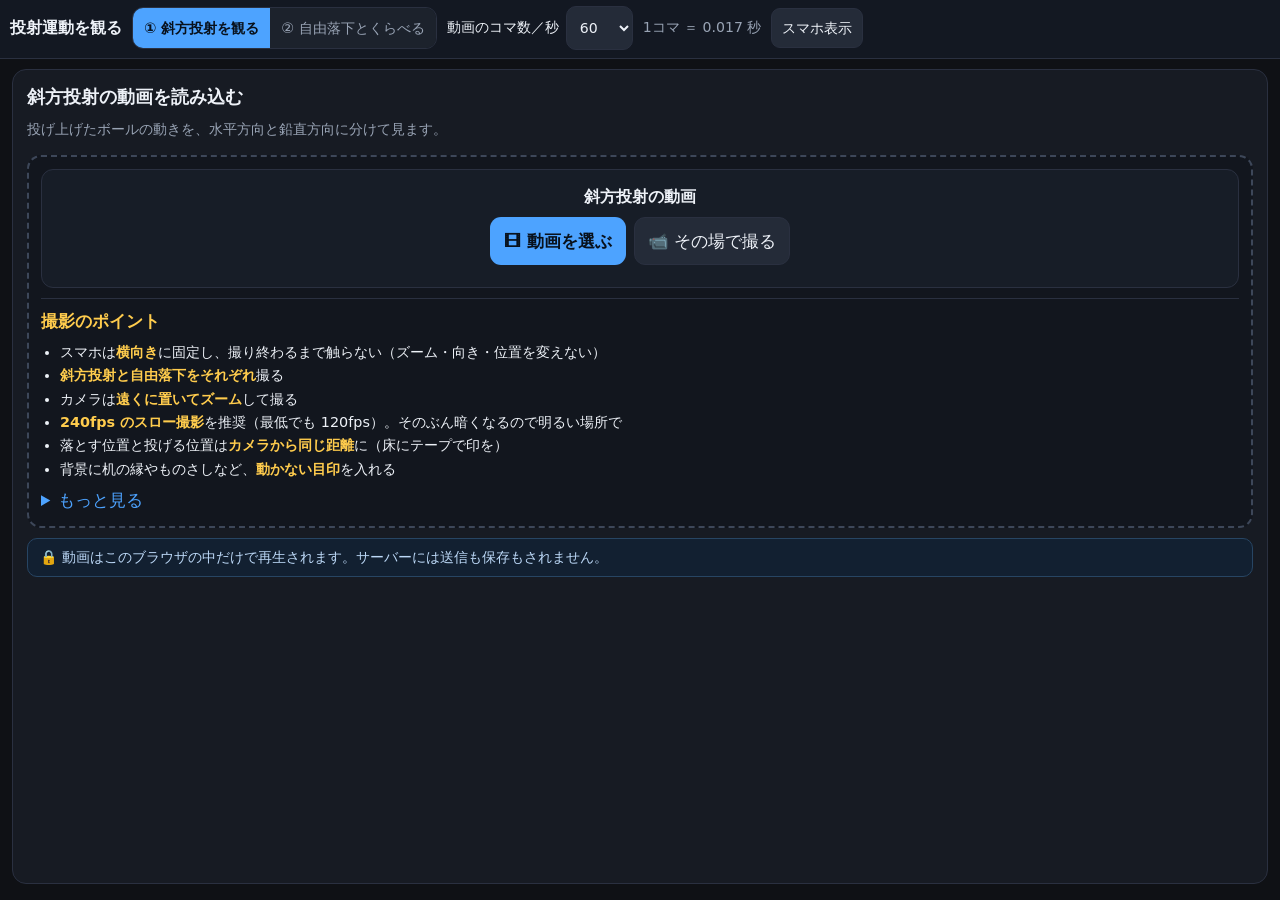
==== commit 41d7224f: "..." ====
--- a/index.html
+++ b/index.html
@@ -406,6 +406,10 @@
 /* 画面が短い端末では映像を少し譲って、下の「次へ」まで画面に収める */
 @media(max-height:720px){body.compact .stage{height:32dvh}}
 
+/* 先頭・もどる・すすむ を一行に。先頭だけ幅を詰める */
+.steprow{display:grid;grid-template-columns:auto 1fr 1fr;gap:8px;margin-top:10px}
+@media (max-width:420px){ .steprow{grid-template-columns:1fr 1fr;} .steprow>:first-child{grid-column:1/-1} }
+
 </style>
 </head>
 <body>
@@ -615,8 +619,16 @@
     </div>
     <div id="obBandRow" class="hidden">
       <div class="slider"><span>位置</span><input type="range" id="obCamX" min="0" max="1" step="0.005" value="0.5"><span class="v"><b id="obCamXv">50%</b></span></div>
-      <div class="slider"><span>幅</span><input type="range" id="obMaskW" min="0.02" max="0.5" step="0.01" value="0.06"><span class="v"><b id="obMaskWv">6%</b></span></div>
-      <p class="mut small" style="margin:0">幅はボールの大きさくらいに。帯はドラッグでも動きます。</p>
+      <div class="grid6">
+        <button class="btn sm" data-camdx="-0.02">−0.02</button>
+        <button class="btn sm" data-camdx="-0.005">−0.005</button>
+        <button class="btn sm" data-camdx="-0.001">−0.001</button>
+        <button class="btn sm" data-camdx="0.001">＋0.001</button>
+        <button class="btn sm" data-camdx="0.005">＋0.005</button>
+        <button class="btn sm" data-camdx="0.02">＋0.02</button>
+      </div>
+      <div class="slider"><span>幅</span><input type="range" id="obMaskW" min="0.015" max="0.5" step="0.005" value="0.06"><span class="v"><b id="obMaskWv">6%</b></span></div>
+      <p class="mut small" style="margin:0">幅はボールの大きさくらいに。帯はドラッグでも動きます。細かい位置は上のボタンで詰められます。</p>
     </div>
   </div>
 
@@ -641,35 +653,26 @@
     <div id="obMaskRow" class="hidden">
       <div class="slider"><span>帯の外を隠す</span><input type="range" id="obMaskOp" min="0" max="1" step="0.05" value="0.75"><span class="v"><b id="obMaskOpv">75%</b></span></div>
       <div class="slider"><span>中央の線</span><input type="range" id="obLineOp" min="0" max="1" step="0.05" value="0.5"><span class="v"><b id="obLineOpv">50%</b></span></div>
-      <div class="slider"><span>帯の塗り</span><input type="range" id="obBandOp" min="0" max="0.6" step="0.02" value="0"><span class="v"><b id="obBandOpv">0%</b></span></div>
-      <p class="mut small" style="margin:0">合ってきたら外を濃くして、もう一度。<br>
-        帯の<b>ふち</b>の線は「帯の外を隠す」で出ています。中央の線とは別ものです。</p>
+      <p class="mut small" style="margin:0">合ってきたら外を濃くして、もう一度。</p>
     </div>
   </div>
 
   <div class="subcard">
-    <h3>3. Δt ずつ進めて確かめる</h3>
+    <h3>3. Δt ずつ進める</h3>
     <div class="row"><span class="small">Δt ＝</span><select id="obDtSel"></select>
       <span class="big" id="obDtRead">—</span></div>
     <p class="mut small" style="margin:6px 0 0" id="obGridSrc"></p>
-    <details><summary>なぜ Δt で測るのか</summary><div class="db">
-      「1コマ」は端末によって 1/30 秒だったり 1/240 秒だったりします。そこで観察の単位には
-      <b>Δt ＝ 何コマ分</b>という時間を使い、コマ数と秒の両方を表示しています。
-      等速かどうかの判定は fps に関係しません。fps が効くのは「Δt が何秒か」を数値で言うときだけです。
-    </div></details>
-    <div class="row" style="margin-top:10px">
-      <button class="btn warn" id="obGrid" disabled>縦線を出す</button>
-      <button class="btn sm" id="obPred" disabled>等速ならここ</button>
-    </div>
-    <div class="grid2" style="margin-top:8px">
+    <div class="steprow">
+      <button class="btn sm" id="obHome3">⏮ 先頭</button>
       <button class="btn" id="obDtPrev">◀ Δt もどる</button>
       <button class="btn" id="obDtNext">Δt すすむ ▶</button>
     </div>
-    <p class="mut small" style="margin:8px 0 0">Δt ごとに、線を1本ずつ通りますか。</p>
+    <p class="mut small" style="margin:8px 0 0">ボールは帯の中にとどまり続けますか。</p>
   </div>
 
   <div class="subcard">
-    <h3>4. ストロボにする</h3>
+    <h3>4. 2. をストロボにする</h3>
+    <p class="mut small" style="margin:0 0 8px">動くカメラから見たまま、通り過ぎた位置を1つずつ残していきます。</p>
     <div class="row">
       <button class="btn warn" id="obStrobe">ストロボにする</button>
       <div class="seg sm hidden" id="obSbSeg">
@@ -677,8 +680,11 @@
       </div>
     </div>
     <div id="obSbRow" class="hidden">
-      <p class="mut small" style="margin:8px 0 0"><b>「Δt すすむ」で1つずつ増え、「Δt もどる」で1つ消えます。</b>
-        押す前に「次はどこに出ると思う？」と聞いてみてください。</p>
+      <div class="steprow">
+        <button class="btn sm" id="obSbHome">はじめから</button>
+        <button class="btn" id="obDtPrev2">◀ Δt もどる</button>
+        <button class="btn" id="obDtNext2">Δt すすむ ▶</button>
+      </div>
       <div class="row" style="margin-top:8px">
         <button class="btn sm" id="obSbAdd">今の位置を足す</button>
         <button class="btn sm" id="obSbUndo">1つ消す</button>
@@ -687,47 +693,44 @@
         <span class="big" id="obSbCount">0 個</span>
       </div>
       <p class="mut small" style="margin:8px 0 0">球が背景より<b>明るい</b>か<b>暗い</b>かで切り替えます。合わないほうを選ぶと球が残りません。</p>
+      <div class="row" style="margin-top:12px"><span class="small">カメラの速さを詰める</span>
+        <span class="mut small">いま <b id="obSbVx">0.000</b> 画面幅/秒</span></div>
+      <div class="grid6">
+        <button class="btn sm" data-camv="-0.01">−0.01</button>
+        <button class="btn sm" data-camv="-0.005">−0.005</button>
+        <button class="btn sm" data-camv="-0.001">−0.001</button>
+        <button class="btn sm" data-camv="0.001">＋0.001</button>
+        <button class="btn sm" data-camv="0.005">＋0.005</button>
+        <button class="btn sm" data-camv="0.01">＋0.01</button>
+      </div>
+      <p class="mut small" style="margin:8px 0 0"><b>2</b> の「帯に収まるか」より、球が<b>一直線に並ぶか</b>のほうが細かいずれまで見えます。</p>
+      <div class="note good small" style="margin-top:12px">
+        動くカメラから見ると、こう見えました。もとの映像に戻したとき、これは何を意味するでしょう。
+        <div class="row" style="margin-top:8px">
+          <button class="btn sm warn" id="obSbToAll">映像全体のストロボを見る →</button>
+        </div>
+      </div>
     </div>
   </div>
 
   <div class="subcard">
-    <h3>5. ずらして重ねる</h3>
-    <p class="mut small" style="margin:0 0 8px">いま作ったストロボ写真を、<b>時間に比例して横にずらして</b>重ね直します。
-      撮り直しはしません。同じコマの、重ね方だけを変えます。</p>
-    <div class="row">
-      <button class="btn warn" id="obShift" disabled>ずらして重ねる</button>
-      <span class="mut small" id="obShiftHint">先に <b>4</b> の「ストロボにする」で球をいくつか置いてください。</span>
+    <h3>5. 映像全体のストロボ</h3>
+    <p class="mut small" style="margin:0 0 8px" id="obSbViewHint">先に <b>4</b> の「ストロボにする」で球をいくつか置いてください。</p>
+    <div class="seg sm hidden" id="obSbViewSeg">
+      <button data-sbv="cam" class="on">カメラから見る</button><button data-sbv="all">映像全体</button><button data-sbv="both">並べる</button>
     </div>
-    <div id="obShiftRow" class="hidden">
-      <div class="slider"><span>ずらす速さ</span>
-        <input type="range" id="obShiftV" min="-1.5" max="1.5" step="0.005" value="0">
-        <input type="number" id="obShiftVnum" class="numin" step="0.001" value="0.000"></div>
-      <div class="grid6">
-        <button class="btn sm" data-shiftv="-0.05">−0.05</button>
-        <button class="btn sm" data-shiftv="-0.005">−0.005</button>
-        <button class="btn sm" data-shiftv="-0.001">−0.001</button>
-        <button class="btn sm" data-shiftv="0.001">＋0.001</button>
-        <button class="btn sm" data-shiftv="0.005">＋0.005</button>
-        <button class="btn sm" data-shiftv="0.05">＋0.05</button>
+    <div id="obSbAllRow" class="hidden">
+      <div class="steprow">
+        <button class="btn sm" id="obSbHome2">はじめから</button>
+        <button class="btn" id="obDtPrev3">◀ Δt もどる</button>
+        <button class="btn" id="obDtNext3">Δt すすむ ▶</button>
       </div>
-      <div class="row" style="margin-top:10px">
-        <button class="btn sm" id="obShiftZero">0 に戻す</button>
-        <button class="btn sm" id="obShiftFromCam">2 で測った速さを入れる</button>
-        <button class="btn sm" id="obShiftPng">画像で保存</button>
+      <div class="row" style="margin-top:8px">
+        <button class="btn sm" id="obGrid" disabled>縦線を出す</button>
+        <button class="btn sm" id="obPred" disabled>等速ならここ</button>
+        <button class="btn sm" id="obSbPng2">画像で保存</button>
       </div>
-      <p class="mut small" style="margin:8px 0 0" id="obShiftRead">—</p>
-      <p class="mut small" style="margin:8px 0 0">球が<b>縦一列</b>になる速さをさがしてください。
-        <b>1</b> で「ボールをタップ」してあれば、そろった球はその<b>青い線の上</b>に来ます（線はドラッグでも動きます）。
-        縦に並んだら、そのまま <b>6</b> の横線を出して間隔を数えます。</p>
-      <details><summary>これで何が言えるのか</summary><div class="db">
-        ずらす量は<b>時間に比例</b>させています（Δt ごとに同じだけ）。ですから
-        「同じだけずつずらすと縦一列になる」ことと「水平方向が等速である」ことは、同じことを言っています。<br>
-        球を置いていく作業そのものは、ずらしとは関係なく素のまま行われています。
-        あとから重ね方だけを変えているので、<b>並んだのはアプリがそう並べたから</b>にはなりません。<br>
-        先に速さを測らず、<b>縦に並ぶまで動かして速さを探す</b>順番でもかまいません。
-        そうして見つけた値と、<b>2</b> で最初と最後の2点から測った値が一致します。
-      </div></details>
-      <p class="mut small" style="margin:8px 0 0">ずらしているあいだ、<b>縦線</b>と「等速ならここ」は消えます（ずらした画では意味が変わるため）。</p>
+      <p class="mut small" style="margin:8px 0 0">縦線の間隔は <b>カメラの速さ × Δt</b>。Δt ごとに、線を1本ずつ通りますか。</p>
     </div>
   </div>
 
@@ -740,17 +743,6 @@
     <p class="mut small" style="margin:8px 0 0" id="obHLRead">—</p>
     <p class="mut small" style="margin:8px 0 0">オレンジの線を<b>最高点の高さ</b>に、その次の線を<b>Δt あとの高さ</b>に合わせます。
       その先の線はドラッグできません。<b>「等加速度ならここ」という予測</b>だからです。</p>
-    <p class="mut small" style="margin:8px 0 0">右の数字は<b>線の位置</b>（最高点からの落下距離）で <b>0, 1, 4, 9, 16, 25</b>。
-      そのすぐ左の目盛りは<b>1単位ずつ</b>刻んであり、長い刻みが5つおきです。
-      上から数えれば位置が、<b>線と線のあいだを数えれば 1, 3, 5, 7, 9</b> が出ます。</p>
-    <details><summary>位置は 1, 4, 9, 16／あいだは 1, 3, 5, 7</summary><div class="db">
-      最高点からの落下距離は、Δt を1つの単位として <b>1, 4, 9, 16 …（＝ k²）</b>に比例します。これが線の位置です。<br>
-      そこから <b>となりあう線のあいだの距離</b>を引き算すると
-      4−1＝3、9−4＝5、16−9＝7 となって、<b>1, 3, 5, 7 …</b> という奇数が出てきます。
-      （k² − (k−1)² ＝ 2k−1 なので、必ず奇数になります。）<br>
-      間隔がどんどん広がることは目で見てわかりますが、その広がり方が<b>数えられる整数</b>になっているところが大事です。
-      水平方向が 1, 1, 1, 1 … の等間隔なのと見くらべてください。
-    </div></details>
   </div>
 </div>
 
@@ -779,7 +771,7 @@
       <button class="btn sm" data-miradj="0">0にもどす</button>
       <span class="big" id="obMirAdjV">±0 コマ</span>
     </div>
-    <p class="mut small" style="margin:8px 0 0">コマ送りは上りと下りが同時に動くので、ふたつのずれは2コマずつ変わります。ここは<b>逆再生側だけ</b>を1コマ動かします。</p>
+    <p class="mut small" style="margin:8px 0 0"><b>逆再生側だけ</b>を1コマ動かします。</p>
   </div>
 
   <div class="subcard">
@@ -800,8 +792,6 @@
   <h3>だから、次はこう考えられます</h3>
   <p>最高点では鉛直方向の速さが 0 です。そこから先の落ち方は、<b>その高さで静かに手をはなした自由落下</b>と同じはず。
     水平方向は等速のままなので、横に動いているだけ。これが<b>水平投射</b>です。</p>
-  <div class="note good small" style="margin-bottom:10px">
-    この動画と最高点を、そのまま②の「右・斜方投射」に引き継げます。開始点（最高点）も設定済みの状態で始められます。</div>
   <div class="row">
     <button class="btn big primary" id="obHandoff">② に引き継いでくらべる →</button>
     <button class="btn" id="obSave">観察の設定を書き出す</button>
@@ -887,7 +877,7 @@
     <label><input type="checkbox" id="cmDragMove"> 映像を直接ドラッグして上下に動かす</label>
     <button class="btn sm" id="cmResetY">上下位置をリセット</button>
   </div>
-  <p class="mut small" style="margin-bottom:0">そろえたあと「表示」タブで目盛りを出すと、開始点から 1 : 4 : 9 : 16 の位置に両方の物体が同時に来ることを確かめられます。</p>
+  <p class="mut small" style="margin-bottom:0">そろえたあと「表示」タブで目盛りを出すと、左右の落ち方を同じものさしで読めます。</p>
 </div>
 
 <div class="tabpane hidden" data-pane="compare:view">
@@ -910,11 +900,10 @@
     <button class="btn sm" id="cmGuideAdd">＋ 線を追加</button>
     <button class="btn sm" id="cmGuideClear">全部消す</button>
     <span class="mut small">線は上下にドラッグできます（最大3本）</span></div>
-  <h3>落下距離の目盛り（1 : 4 : 9 : 16）</h3>
+  <h3>落下距離の目盛り</h3>
   <div class="row">
     <button class="btn" id="cmRulerToggle">目盛りを表示</button>
     <span class="mut small">「0」の線を物体の位置に合わせ、「1」の線をドラッグして間隔を決めます</span></div>
-  <p class="mut small" style="margin-bottom:0">授業では「予想 → 再生 → 確認」の順に。まず何も出さずに予想させ、再生してから目盛りを重ねると効果的です。</p>
 </div>
 
 <div class="tabpane hidden" data-pane="compare:strobe">
@@ -941,8 +930,7 @@
       </div>
     </div>
     <div id="cmSbRow" class="hidden">
-      <p class="mut small" style="margin:8px 0 0"><b>「Δt すすむ」で左右に1つずつ増え、「Δt もどる」で1つ消えます。</b>
-        押す前に「次はどこに出ると思う？」と聞いてみてください。</p>
+      <p class="mut small" style="margin:8px 0 0"><b>「Δt すすむ」で左右に1つずつ増え、「Δt もどる」で1つ消えます。</b></p>
       <div class="grid2" style="margin-top:8px">
         <button class="btn" id="cmDtPrev">◀ Δt もどる</button>
         <button class="btn" id="cmDtNext">Δt すすむ ▶</button>
@@ -965,8 +953,8 @@
       <span class="mut small">左右の同じ高さに引かれます。「0」の線を物体の位置に、「1」の線をドラッグして間隔を決めます</span>
     </div>
     <p class="mut small" style="margin:8px 0 0" id="cmSbRead">—</p>
-    <p class="mut small" style="margin:8px 0 0">「そろえる」で高さを合わせてあれば、左右の球は毎回<b>同じ線の上</b>に並ぶはずです。
-      ずれていく場合は、大きさ（「調整」タブ）か開始点のどちらかが合っていません。</p>
+    <p class="mut small" style="margin:8px 0 0">左右の球が同じ線の上に来るか、1つずつ確かめてください。
+      そろわないときは、大きさ（「調整」タブ）か開始点を見直します。</p>
   </div>
 </div>
 
@@ -1925,7 +1913,7 @@
 
 var O={dtF:2,dtTouched:false,fStart:null,fApex:null,fEnd:null,sMark:0,arm:0,
   showGrid:false,showPred:false,camOn:false,vx:0,
-  maskOn:false,maskW:0.06,maskOp:0.75,bandOp:0,lineOp:0.5,sbs:false,camX:0.5,
+  maskOn:false,maskW:0.06,maskOp:0.75,lineOp:0.5,lineOpPre:0.5,sbs:false,camX:0.5,
   mir:'side',flip:true,ovop:0.55,apexX:0.5,showHG:false,hgY:0.4,mirAdj:0,
   /* 高さの線（最高点さがし用。区間を決める画面でも使う） */
   showRG:false,rgY:0.35,
@@ -1933,8 +1921,9 @@
      shotS はそれぞれを撮った時刻（開始から何秒）。ずらして重ねるときに使う。
      sbGen は中身が変わるたびに増やす番号（ずらした板を作り直す判断に使う）。 */
   strobeOn:false,sbMode:'light',shots:[],shotS:[],sbGen:0,
-  /* ずらして重ねる：溜めた写真を時間に比例して横にずらし、水平の動きを打ち消す */
-  shiftOn:false,sv:0,camPicked:false,
+  /* ストロボの見え方。cam＝動くカメラから見る（時間に比例して横にずらす）、
+     all＝映像全体（ずらさない）、both＝左右に並べる。ずらす量はカメラの速さそのもの。 */
+  sbView:'cam',camPicked:false,
   /* 横線（最高点からの落下距離 1,4,9,16… ＝ 間隔が 1:3:5:7…） */
   showHL:false,hlY0:0.18,hlU:0.035};
 A.O=O;
@@ -2068,6 +2057,12 @@
 $('#obGrid').addEventListener('click',function(){
   O.showGrid=!O.showGrid; if(O.showGrid)O.camOn=false; syncHButtons(); A.syncPanels(); setStage();
 });
+/* 帯（中央の線・青い帯・外を隠す）を出すか。
+   カメラを動かしているときと、ストロボを「カメラから見る」で見ているとき。 */
+function gp2(){return (O.strobeOn&&O.sbView==='both')?P2():P1();}
+function bandOn(){
+  return A.S.tab==='h'&&!paused()&&(O.camOn||(O.strobeOn&&O.sbView!=='all'));
+}
 $('#obPred').addEventListener('click',function(){O.showPred=!O.showPred;syncHButtons();paint();});
 $('#obCam').addEventListener('click',function(){
   O.camOn=!O.camOn;
@@ -2084,6 +2079,10 @@
 }
 A.observeSetCamX=setCamX;
 $('#obCamX').addEventListener('input',function(){setCamX(parseFloat(this.value),true);});
+/* 小さいボールだとスライダーでは中央の線が合わない。ボタンで詰められるようにする。 */
+$$('[data-camdx]').forEach(function(b){
+  A.attachRepeat(b,function(){setCamX(O.camX+parseFloat(b.getAttribute('data-camdx')));});
+});
 $('#obCamPick').addEventListener('click',function(){O.arm=4;armUI();});
 /* =========================================================
    ストロボ
@@ -2153,18 +2152,26 @@
 }
 /* 毎コマ描く。生の映像を下地にして、過去ぶんの板を明暗くらべで載せるだけ。 */
 function drawStrobe(){
-  var p=P1(), v=p.video;
-  var on=O.strobeOn&&A.S.tab==='h'&&v.videoWidth>0;
-  if(!on){ if(p.sc)A.show(p.sc,false); return; }
+  var on=O.strobeOn&&A.S.tab==='h'&&P1().video.videoWidth>0;
+  if(!on){ ['O1','O2'].forEach(function(id){var q=A.P(id); if(q.sc)A.show(q.sc,false);}); return; }
+  drawStrobeOne(P1(),shiftActive('O1'));
+  if(O.sbView==='both'&&P2().video.videoWidth>0)drawStrobeOne(P2(),false);
+  else if(P2().sc)A.show(P2().sc,false);
+}
+function drawStrobeOne(p,shifted){
+  var v=p.video;
   var c=A.strobeCv(p), g=c.getContext('2d');
-  if(shiftActive()){
-    /* ずらした板（過去ぶん）を下地にして、いまのコマも同じ規則でずらして1枚載せる。
-       溜めた枚数によらず描画は2回のまま。 */
+  if(shifted){
+    /* 下地を「合成の効かない側」で塗ってから、ずらした板といまのコマを明暗くらべで載せる。
+       毎回ここから描き直すので、前のコマの絵が残ることがない。
+       いまのコマは <video> のままではなく板に写してから重ねる（上の liveCv を参照）。 */
     syncShiftTrail();
     g.globalCompositeOperation='source-over';
+    g.fillStyle=(O.sbMode==='dark')?'#ffffff':'#000000';
+    g.fillRect(0,0,c.width,c.height);
+    g.globalCompositeOperation=sbOp();
     g.drawImage(strailCv(),0,0);
-    g.globalCompositeOperation=sbOp();
-    g.drawImage(v,shiftPx(A.S.s),0,c.width,c.height);
+    g.drawImage(liveCv(),shiftPx(A.S.s),0);
     g.globalCompositeOperation='source-over';
   }else{
     g.globalCompositeOperation='source-over';
@@ -2180,11 +2187,20 @@
 function setStrobe(on){
   if(O.strobeOn===on)return;
   O.strobeOn=on;
-  if(!on)O.shiftOn=false;
   clearShots();
-  if(on&&O.camOn){O.camOn=false;O.sbs=false;}   /* 追いかけカメラとは同時に使えない */
-  if(!on&&P1().sc)A.show(P1().sc,false);
-  syncHButtons(); A.syncPanels(); setStage();
+  if(on){
+    /* 2 の見え方をそのまま引き継ぐ。映像のパンは止めるが、帯は出したままにする。
+       （合成画が映像を覆うので、映像そのものを動かす必要はない） */
+    O.sbView='cam'; O.showGrid=false;
+    if(O.camOn){O.camOn=false;O.sbs=false;}
+    /* 溜まった球が線に隠れてしまうので、中央の線は薄くしておく。
+       手で変えられるように、決め打ちにはしない。 */
+    O.lineOpPre=O.lineOp; setLineOp(0.15);
+  }else{
+    setLineOp(O.lineOpPre);
+  }
+  if(!on){['O1','O2'].forEach(function(id){var q=A.P(id); if(q.sc)A.show(q.sc,false);});}
+  syncGridButtons(); syncHButtons(); A.syncPanels(); setStage();
 }
 $('#obStrobe').addEventListener('click',function(){setStrobe(!O.strobeOn);});
 $('#obSbSeg').addEventListener('click',function(e){
@@ -2227,8 +2243,10 @@
   A.S.s=clamp(A.S.s+n*dtSec(),0,mode.sMax());
   if(O.strobeOn&&n<0&&A.S.s!==s0)popShot();
 }
-A.attachRepeat($('#obDtNext'),function(){stepDt(1);});
-A.attachRepeat($('#obDtPrev'),function(){stepDt(-1);});
+['','2','3'].forEach(function(s){
+  A.attachRepeat($('#obDtNext'+s),function(){stepDt(1);});
+  A.attachRepeat($('#obDtPrev'+s),function(){stepDt(-1);});
+});
 
 /* ---------- 横線（最高点からの落下距離） ----------
    k = 0,1,4,9,16,25 の位置に引くと、となりあう間隔が 1,3,5,7,9 の奇数列になる。
@@ -2243,9 +2261,9 @@
 function syncHL(){
   var e=$('#obHLRead'); if(!e)return;
   e.innerHTML=O.showHL
-    ? ('右の数字は線の位置で <b>0, 1, 4, 9, 16, 25</b>（＝ k²）。'+
-       '目盛りを線と線のあいだで数えると <b>1 : 3 : 5 : 7 : 9</b>。Δt ＝ '+f3(dtSec())+' 秒 ＝ '+O.dtF+' コマ。')
-    : '最高点を 0 として、Δt ごとの落下距離が 1, 4, 9, 16 … になるかを見ます。';
+    ? ('右の数字は<b>線の位置</b>、そのすぐ左の目盛りは<b>1単位ずつ</b>（長い刻みが5つおき）。'+
+       '線と線の<b>あいだ</b>を数えてみてください。Δt ＝ '+f3(dtSec())+' 秒 ＝ '+O.dtF+' コマ。')
+    : '最高点を 0 として、Δt ごとにどれだけ落ちるかを見ます。';
 }
 $('#obHL').addEventListener('click',function(){
   O.showHL=!O.showHL; syncHButtons(); syncHL(); paint();
@@ -2271,7 +2289,13 @@
      蓄積そのものは追いかけカメラと無関係に素のまま行われているので、
      速さを先に測らず「縦に並ぶまで動かして探す」順序にもできる。
    ========================================================= */
-function shiftActive(){return O.strobeOn&&O.shiftOn&&A.S.tab==='h';}
+/* この板をずらして描くか。並べるときは右（O2）だけ映像全体にする。 */
+function shiftActive(pid){
+  if(!(O.strobeOn&&A.S.tab==='h'))return false;
+  if(O.sbView==='all')return false;
+  if(O.sbView==='both'&&pid==='O2')return false;
+  return true;
+}
 /* ずらしの基準にする時刻。
    「ボールをタップ」で位置を取ってあれば、そのコマを基準にする。
    そうすると、そろった球の列がちょうど「そろえる線」の上に来る。
@@ -2283,7 +2307,23 @@
 /* 時刻 t のコマを、どれだけ横にずらすか（映像の画素） */
 function shiftPx(t){
   var w=P1().video.videoWidth||0;
-  return -O.sv*(t-shiftT0())*w;
+  return -O.vx*(t-shiftT0())*w;
+}
+/* いまのコマを写しておく板。
+   iOS Safari は <video> を合成モード付きで描くと、モードを無視して上書きしてしまう。
+   そのまま重ねると、せっかく溜めた球が生のコマで塗りつぶされる。
+   いったんキャンバスに写してから重ねれば、どのブラウザでも同じように合成される。 */
+var live=null;
+function liveCv(){
+  var v=P1().video;
+  if(!live)live=document.createElement('canvas');
+  var w=v.videoWidth||16, h=v.videoHeight||9;
+  if(live.width!==w||live.height!==h){live.width=w;live.height=h;}
+  var g=live.getContext('2d');
+  g.globalCompositeOperation='source-over';
+  g.clearRect(0,0,w,h);
+  g.drawImage(v,0,0,w,h);
+  return live;
 }
 var strail=null, strailKey='';
 function strailCv(){
@@ -2297,7 +2337,7 @@
    毎コマ作り直すと、溜めた枚数ぶん重くなってしまう。 */
 function syncShiftTrail(){
   var c=strailCv();
-  var key=O.shots.length+'|'+O.sbGen+'|'+O.sv+'|'+O.sbMode+'|'+c.width+'|'+shiftT0();
+  var key=O.shots.length+'|'+O.sbGen+'|'+O.vx+'|'+O.sbMode+'|'+c.width+'|'+shiftT0();
   if(key===strailKey)return;
   strailKey=key;
   var g=c.getContext('2d');
@@ -2310,54 +2350,43 @@
   for(var i=0;i<O.shots.length;i++)g.drawImage(O.shots[i],shiftPx(O.shotS[i]),0);
   g.globalCompositeOperation='source-over';
 }
-function setShiftV(v,from){
-  if(!isFinite(v))return;
-  var sl=$('#obShiftV'), lim=parseFloat(sl.max);
-  O.sv=clamp(Math.round(v*1000)/1000,-lim,lim);
-  if(from!=='slider')sl.value=String(O.sv);
-  if(from!=='num')$('#obShiftVnum').value=O.sv.toFixed(3);
-  syncShiftRead(); place();
-}
-A.observeSetShiftV=setShiftV;
-function syncShiftRead(){
-  var e=$('#obShiftRead'); if(!e)return;
-  var t='ずらす速さ <b>'+O.sv.toFixed(3)+'</b> 画面幅/秒'+
-        '（Δt のあいだに 画面幅の '+(Math.abs(O.sv*dtSec())*100).toFixed(1)+' %）';
-  if(Math.abs(O.vx)>0.0005){
-    var d=O.sv-O.vx;
-    t+='<br><b>2</b> で測った速さは <b>'+O.vx.toFixed(3)+'</b>。差は '+
-       (d>=0?'＋':'−')+Math.abs(d).toFixed(3)+
-       '（'+(d>=0?'＋':'−')+Math.abs(d/O.vx*100).toFixed(1)+' %）';
-  }
-  e.innerHTML=t;
-}
-function syncShiftBtns(){
-  var b=$('#obShift'); if(!b)return;
-  b.classList.toggle('ok',O.shiftOn);
-  b.textContent=O.shiftOn?'ずらすのをやめる':'ずらして重ねる';
-  b.disabled=!O.strobeOn;
-  A.show('#obShiftRow',O.strobeOn&&O.shiftOn);
-  A.show('#obShiftHint',!O.strobeOn);
-  syncShiftRead();
-}
-$('#obShift').addEventListener('click',function(){
-  if(!O.strobeOn){A.toast('先に「ストロボにする」で球をいくつか置いてください。');return;}
-  O.shiftOn=!O.shiftOn; strailKey='';
-  syncShiftBtns(); paint();
-});
-$('#obShiftV').addEventListener('input',function(){setShiftV(parseFloat(this.value),'slider');});
-$('#obShiftVnum').addEventListener('input',function(){setShiftV(parseFloat(this.value),'num');});
-$('#obShiftVnum').addEventListener('change',function(){setShiftV(parseFloat(this.value));});
-$$('[data-shiftv]').forEach(function(b){
-  A.attachRepeat(b,function(){setShiftV(O.sv+parseFloat(b.getAttribute('data-shiftv')));});
-});
-$('#obShiftZero').addEventListener('click',function(){setShiftV(0);});
-$('#obShiftFromCam').addEventListener('click',function(){
-  if(Math.abs(O.vx)<0.0005){A.toast('先に 2 でカメラの速さを決めてください。');return;}
-  setShiftV(O.vx);
-  A.toast('測った速さ '+O.vx.toFixed(3)+' を入れました。');
-});
-$('#obShiftPng').addEventListener('click',exportPng);
+function goHome(clear){
+  A.setPlaying(false); A.S.s=0;
+  if(clear)clearShots();
+  place();
+}
+$('#obHome3').addEventListener('click',function(){goHome(false);});
+/* ストロボ中は「溜めた数」と「再生位置」が結びついている。位置だけ戻すと数がずれるので、
+   ストロボのカードでは溜めたものごと捨ててやり直す。 */
+$('#obSbHome').addEventListener('click',function(){goHome(true);});
+$('#obSbHome2').addEventListener('click',function(){goHome(true);});
+
+function setSbView(v){
+  O.sbView=v;
+  O.showGrid=(v!=='cam');
+  strailKey='';
+  syncGridButtons(); syncHButtons(); A.syncPanels(); setStage();
+}
+$('#obSbViewSeg').addEventListener('click',function(e){
+  var b=e.target.closest('button'); if(!b)return;
+  setSbView(b.getAttribute('data-sbv'));
+});
+$('#obSbToAll').addEventListener('click',function(){
+  setSbView('all');
+  A.toast('溜めた球はそのままです。同じ球が、映像全体ではどこに並ぶでしょう。',5000);
+});
+function syncSbViewBtns(){
+  var seg=$('#obSbViewSeg'); if(!seg)return;
+  $$('#obSbViewSeg button').forEach(function(b){
+    b.classList.toggle('on',b.getAttribute('data-sbv')===O.sbView);
+  });
+  A.show('#obSbViewSeg',O.strobeOn);
+  A.show('#obSbViewHint',!O.strobeOn);
+  A.show('#obSbAllRow',O.strobeOn);
+  var e=$('#obSbVx'); if(e)e.textContent=O.vx.toFixed(3);
+}
+$('#obSbPng2').addEventListener('click',function(){exportPng();});
+
 
 /* ---------- 画像で保存 ----------
    線も一緒に焼き込む。ワークシートに貼ったときに、何を見た絵なのかが残るように。 */
@@ -2421,24 +2450,27 @@
       tag(hlPos(kk),W-u*6,y*H+(kk===0?-u*22:u*3),(kk===0)?'#ff9f43':'#ffcc4d',true);
     });
   }
-  tag((shiftActive()?('ずらす速さ ＝ '+O.sv.toFixed(3)+' 画面幅/秒　／　'):'')
+  tag((shiftActive()?('カメラの速さ ＝ '+O.vx.toFixed(3)+' 画面幅/秒　／　'):'')
       +'Δt ＝ '+O.dtF+' コマ ＝ '+f3(dtSec())+' 秒　／　'+O.shots.length+'＋1 コマ重ね',
       u*6,u*6,'#eef2f8',false);
   c.toBlob(function(bl){
     if(!bl){A.toast('画像を作れませんでした。');return;}
     var a=document.createElement('a');
     a.href=URL.createObjectURL(bl);
-    a.download=(shiftActive()?'strobe-zurashi-':'strobe-')+O.dtF+'koma.png';
+    a.download=(shiftActive()?'strobe-camera-':'strobe-zentai-')+O.dtF+'koma.png';
     document.body.appendChild(a); a.click(); document.body.removeChild(a);
     setTimeout(function(){URL.revokeObjectURL(a.href);},2000);
     A.toast('画像を保存しました。');
   },'image/png');
 }
+function setLineOp(v){
+  O.lineOp=clamp(v,0,1);
+  var s=$('#obLineOp'); if(s)s.value=String(O.lineOp);
+  var e=$('#obLineOpv'); if(e)e.textContent=Math.round(O.lineOp*100)+'%';
+  place();
+}
 $('#obLineOp').addEventListener('input',function(){
   O.lineOp=parseFloat(this.value);$('#obLineOpv').textContent=Math.round(O.lineOp*100)+'%';place();
-});
-$('#obBandOp').addEventListener('input',function(){
-  O.bandOp=parseFloat(this.value);$('#obBandOpv').textContent=Math.round(O.bandOp*100)+'%';place();
 });
 $('#obMask').addEventListener('click',function(){
   O.maskOn=!O.maskOn; A.show('#obMaskRow',O.maskOn); syncHButtons(); paint();
@@ -2467,11 +2499,12 @@
   $('#obStrobe').textContent=O.strobeOn?'ストロボをやめる':'ストロボにする';
   A.show('#obSbSeg',O.strobeOn);
   A.show('#obSbRow',O.strobeOn);
-  syncShiftBtns();
+  syncSbViewBtns();
   $('#obHL').classList.toggle('ok',O.showHL);
   $('#obHL').textContent=O.showHL?'横線を消す':'横線を出す';
-  A.show('#obBandRow',O.camOn);
-  if(!O.camOn)A.show('#obMaskRow',false);
+  var band=O.camOn||(O.strobeOn&&O.sbView!=='all');
+  A.show('#obBandRow',band);
+  if(!band)A.show('#obMaskRow',false);
   syncSbCount();
 }
 /* 速さの指定は3通り（スライダー・数値・ボタン）。どれで変えても表示をそろえる。
@@ -2483,7 +2516,9 @@
   if(from!=='slider')cv.value=String(O.vx);
   if(from!=='num')$('#obCamVnum').value=O.vx.toFixed(3);
   syncGridButtons();
-  place();
+  var e=$('#obSbVx'); if(e)e.textContent=O.vx.toFixed(3);
+  /* 縦線の間隔は速さで決まるので、出ているときは引き直す */
+  if(O.showGrid)paint(); else place();
 }
 A.observeSetVx=setVx;
 $('#obCamV').addEventListener('input',function(){setVx(parseFloat(this.value),'slider');});
@@ -2527,52 +2562,47 @@
 /* ---------- 描画 ---------- */
 function setStage(){
   var st=$('#stage'), tab=A.S.tab;
-  var two=(tab==='v')||(tab==='h'&&O.camOn&&O.sbs);
+  var two=(tab==='v')||(tab==='h'&&((O.camOn&&O.sbs)||(O.strobeOn&&O.sbView==='both')));
   st.className='stage '+(tab==='v'?(O.mir==='over'?'over':'side'):(two?'side':'one'));
   st.style.setProperty('--ovop',String(O.ovop));
   A.syncPanels();
   document.querySelector('.panel[data-side="O2"]').classList.toggle('dim',tab==='v'&&O.mir==='over');
+  var sbBoth=(tab==='h'&&O.strobeOn&&O.sbView==='both');
   document.querySelector('[data-chip="O1"]').textContent=
-    (tab==='v')?'下り（+t）':(two?'追いかけカメラ':'映像');
+    (tab==='v')?'下り（+t）':(sbBoth?'カメラから見る':(two?'追いかけカメラ':'映像'));
   document.querySelector('[data-chip="O2"]').textContent=
-    (tab==='v')?'逆再生（上り）':'もとの映像';
+    (tab==='v')?'逆再生（上り）':(sbBoth?'映像全体':'もとの映像');
   paint();
 }
 function paint(){
   ['O1','O2'].forEach(function(id){A.ov.clear(A.P(id));});
   var tab=A.S.tab, p1=P1();
   if(tab==='h'){
-    if(O.showGrid&&!shiftActive()){
+    if(O.showGrid&&!shiftActive(O.sbView==='both'?'O2':'O1')){
       var gb=gridBase(), d=gb.d;
+      /* 並べているときは、縦線は右（映像全体）のほうに引く */
+      var gp=(O.strobeOn&&O.sbView==='both')?P2():p1;
       if(Math.abs(d)>0.004){
         var a=Math.ceil((0-gb.x0)/d), b=Math.floor((1-gb.x0)/d);
         if(a>b){var t=a;a=b;b=t;}
         a=Math.max(a,-60); b=Math.min(b,60);
         for(var k=a;k<=b;k++){
           var x=gb.x0+k*d; if(x<0||x>1)continue;
-          var el=A.ov.el(p1,'vline'+(k===0?' k0':''),k===0?'①':(k===1?'Δt':null));
+          var el=A.ov.el(gp,'vline'+(k===0?' k0':''),k===0?'①':(k===1?'Δt':null));
           el.style.left=(x*100)+'%';
         }
       }
     }
-    if(O.camOn){
+    if(bandOn()){
       /* 基準の縦線。測定前でも出し、ドラッグしてボールに合わせられるようにする */
       var cl=A.ov.el(p1,'vline cam');
       cl.addEventListener('pointerdown',function(ev){
         A.dragX(ev,p1.vp,function(x){setCamX(x);});
       });
-      /* 帯そのもの（半透明の青）。濃さ 0 なら線だけになる */
-      A.ov.el(p1,'band');
       /* 背景を隠す縦帯。動く背景が視界から外れると、ボールの動きが鉛直だけに見える */
       if(O.maskOn&&!paused()){A.ov.el(p1,'mask ml');A.ov.el(p1,'mask mr');}
-    }else if(shiftActive()){
-      /* ずらしたときの目じるし。縦に並んだかどうかは、線が1本あるほうが読みやすい。 */
-      var sl=A.ov.el(p1,'vline cam','そろえる線');
-      sl.addEventListener('pointerdown',function(ev){
-        A.dragX(ev,p1.vp,function(x){setCamX(x);});
-      });
     }
-    if(O.showPred&&!shiftActive())A.ov.el(p1,'tri');
+    if(O.showPred&&!shiftActive())A.ov.el(gp2(),'tri');
     if(O.showHL){
       /* 右の数字のすぐ左に、最高点から下へ1本だけ通した目盛り。
          数字だけでは根拠が見えないので、1単位ずつ刻んで数えられるようにする。 */
@@ -2642,22 +2672,15 @@
   }
   var c=O.camX, w=O.maskW;
   var cline=P1().ovl.querySelector('.cam');
-  if(cline){cline.style.left=(c*100)+'%';
-    cline.style.opacity=String(shiftActive()?0.95:O.lineOp);}
-  var band=P1().ovl.querySelector('.band');
-  if(band){
-    band.style.left=(Math.max(0,c-w/2)*100)+'%';
-    band.style.width=(Math.min(1,c+w/2)-Math.max(0,c-w/2))*100+'%';
-    band.style.background='rgba(77,163,255,'+O.bandOp+')';
-  }
-  if(cam&&O.maskOn){
+  if(cline){cline.style.left=(c*100)+'%';cline.style.opacity=String(O.lineOp);}
+  if(bandOn()&&O.maskOn){
     var o=String(O.maskOp);
     var l=P1().ovl.querySelector('.ml'), r=P1().ovl.querySelector('.mr');
     if(l){l.style.left='0';l.style.width=(Math.max(0,c-w/2)*100)+'%';l.style.background='rgba(0,0,0,'+o+')';}
     if(r){r.style.left=(Math.min(1,c+w/2)*100)+'%';r.style.right='0';r.style.background='rgba(0,0,0,'+o+')';}
   }
   if(A.S.tab==='h'){
-    var tri=P1().ovl.querySelector('.tri');
+    var tri=gp2().ovl.querySelector('.tri');
     if(tri){
       var gp=gridBase(), xp=gp.x0+gp.v*(A.S.s-O.sMark);
       tri.style.left=clamp(xp,0,1)*100+'%';
@@ -2704,9 +2727,9 @@
 $('#obSave').addEventListener('click',function(){
   A.download('shaho-kansatsu.json',{app:'projectile-lab',part:'observe',version:2,
     fps:A.S.fps,dtF:O.dtF,fStart:O.fStart,fApex:O.fApex,fEnd:O.fEnd,
-    sMark:O.sMark,vx:O.vx,sv:O.sv,
+    sMark:O.sMark,vx:O.vx,
     apexX:O.apexX,hgY:O.hgY,rgY:O.rgY,mir:O.mir,flip:O.flip,ovop:O.ovop,mirAdj:O.mirAdj,
-    camX:O.camX,maskW:O.maskW,maskOp:O.maskOp,bandOp:O.bandOp,lineOp:O.lineOp,
+    camX:O.camX,maskW:O.maskW,maskOp:O.maskOp,lineOp:O.lineOp,
     sbMode:O.sbMode,showHL:O.showHL,hlY0:O.hlY0,hlU:O.hlU,name:P1().name});
   $('#obSaveMsg').textContent='書き出しました（動画そのものは含まれません）。';
 });
@@ -2714,8 +2737,8 @@
 A.observeLoadJson=function(d){
   if(d.fps){A.S.fps=d.fps;$('#fpsSel').value=String(d.fps);A.fpsHint();}
   if(d.dtF){O.dtF=d.dtF;O.dtTouched=true;}
-  ['fStart','fApex','fEnd','sMark','vx','sv','apexX','hgY','rgY','mirAdj',
-   'camX','maskW','maskOp','bandOp','lineOp','hlY0','hlU'].forEach(function(k){
+  ['fStart','fApex','fEnd','sMark','vx','apexX','hgY','rgY','mirAdj',
+   'camX','maskW','maskOp','lineOp','hlY0','hlU'].forEach(function(k){
     if(d[k]!=null)O[k]=d[k];});
   if(d.sbMode==='light'||d.sbMode==='dark'){
     O.sbMode=d.sbMode;
@@ -2729,10 +2752,8 @@
   $('#obCamX').value=String(O.camX);$('#obCamXv').textContent=Math.round(O.camX*100)+'%';
   $('#obMaskW').value=String(O.maskW);$('#obMaskWv').textContent=Math.round(O.maskW*100)+'%';
   $('#obMaskOp').value=String(O.maskOp);$('#obMaskOpv').textContent=Math.round(O.maskOp*100)+'%';
-  $('#obBandOp').value=String(O.bandOp);$('#obBandOpv').textContent=Math.round(O.bandOp*100)+'%';
   $('#obLineOp').value=String(O.lineOp);$('#obLineOpv').textContent=Math.round(O.lineOp*100)+'%';
   $('#obCamV').value=String(O.vx);$('#obCamVnum').value=O.vx.toFixed(3);
-  $('#obShiftV').value=String(O.sv);$('#obShiftVnum').value=O.sv.toFixed(3);
   fillDt(); refreshRange(); syncHL(); syncRG();
   syncHButtons(); setStage();
   $('#obSaveMsg').textContent='読み込みました。動画は別途読み込んでください。';
@@ -2749,6 +2770,7 @@
   activePanels:function(){
     if(A.S.tab==='v')return ['O1','O2'];
     if(A.S.tab==='h'&&O.camOn&&O.sbs)return ['O1','O2'];
+    if(A.S.tab==='h'&&O.strobeOn&&O.sbView==='both')return ['O1','O2'];
     return ['O1'];
   },
   allowNative:false,        /* 逆再生を含むので、必ずシークで同期する */
@@ -2769,7 +2791,10 @@
     A.setPlaying(false); A.S.s=0; O.arm=0; A.show('#hintbar',false); armUI();
     /* タブを移ると先頭に戻るので、溜めた位置は前のタブの話になってしまう。持ち越さない。 */
     if(O.shots.length)clearShots();
-    if(id!=='h'&&O.strobeOn){O.strobeOn=false;O.shiftOn=false;if(P1().sc)A.show(P1().sc,false);}
+    if(id!=='h'&&O.strobeOn){
+      O.strobeOn=false; O.sbView='cam';
+      ['O1','O2'].forEach(function(k){var q=A.P(k); if(q.sc)A.show(q.sc,false);});
+    }
     if(id==='h'){
       if(!O.dtTouched&&ready3()){var nd=suggestDt(); if(nd!==O.dtF){O.dtF=nd;fillDt();}}
       /* 最初からカメラと背景隠しを効かせておく（探索から始める流れなので） */
@@ -2804,6 +2829,7 @@
     if(pid==='O2'){
       if(A.S.tab==='v')return A.FT(O.fApex+O.mirAdj)-A.S.s;
       if(A.S.tab==='h'&&O.camOn&&O.sbs)return A.FT(O.fStart)+A.S.s;
+      if(A.S.tab==='h'&&O.strobeOn&&O.sbView==='both')return A.FT(O.fStart)+A.S.s;
     }
     return null;
   },
